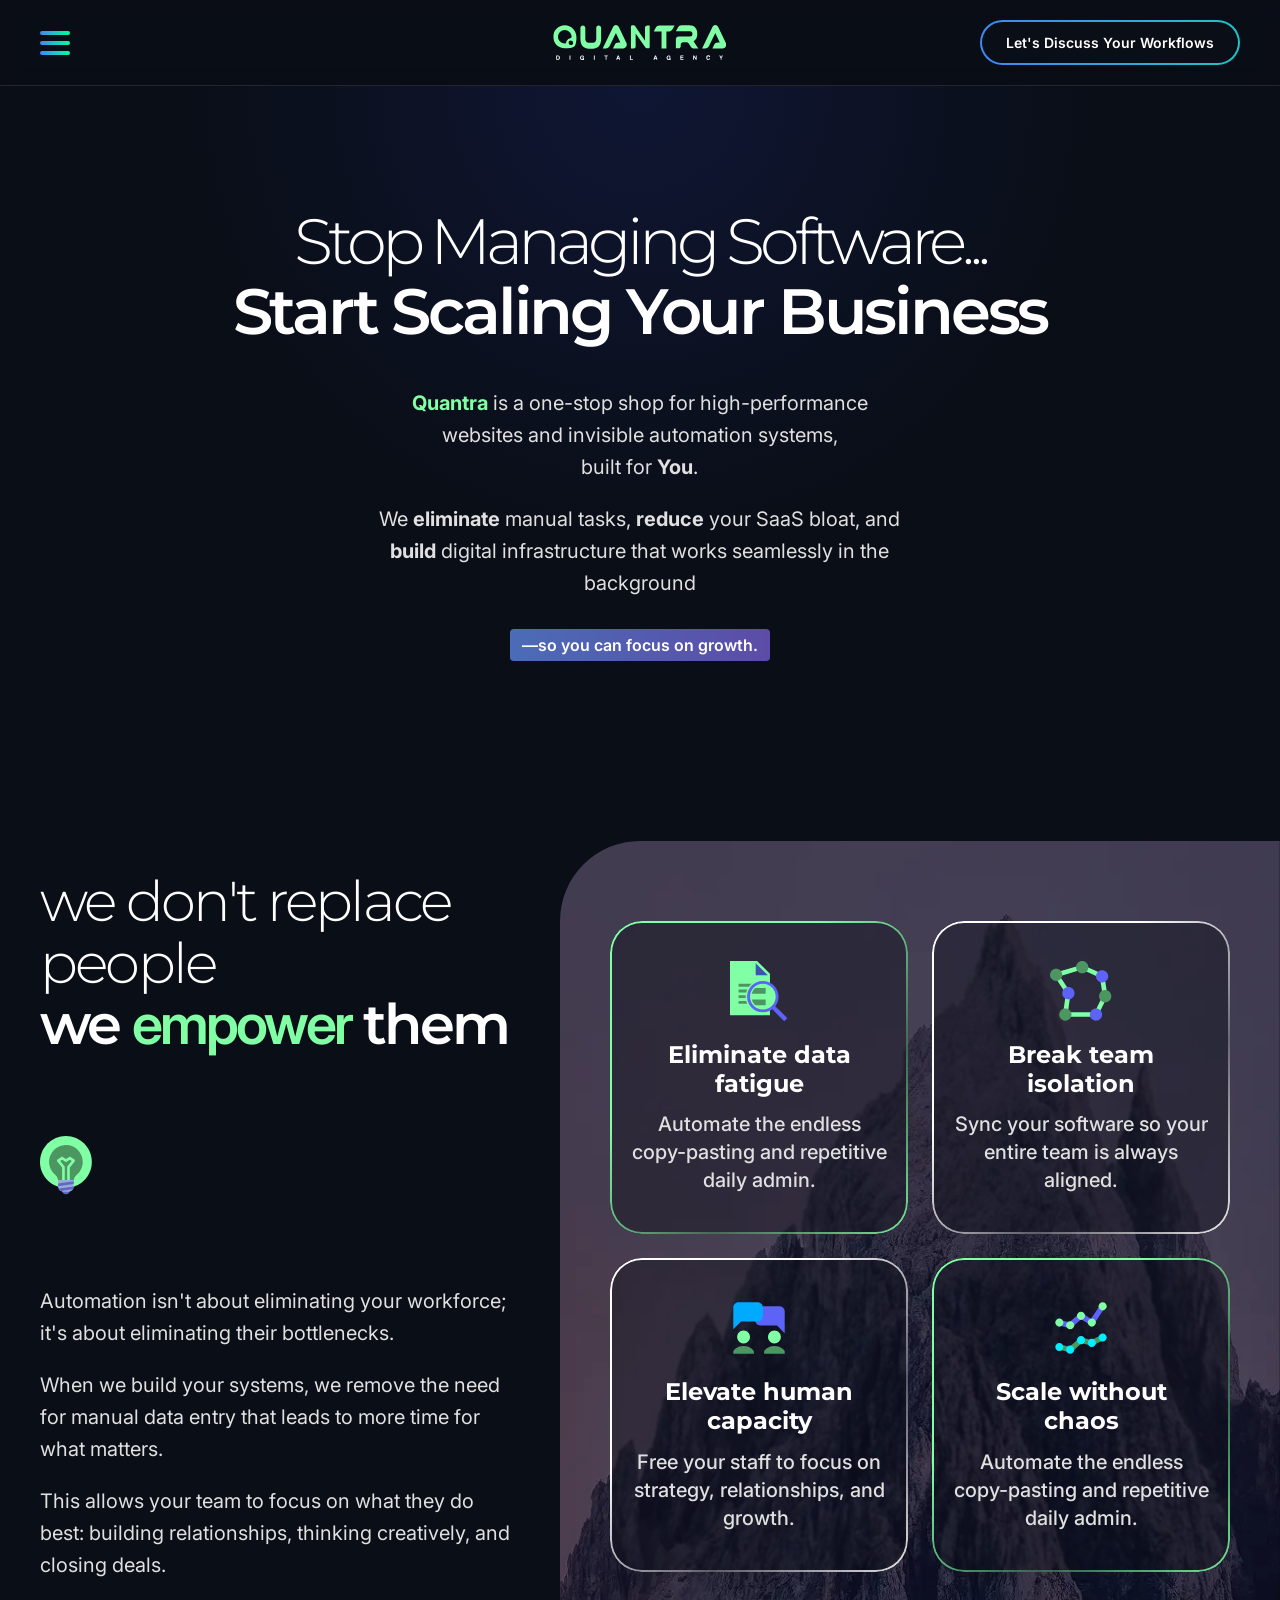
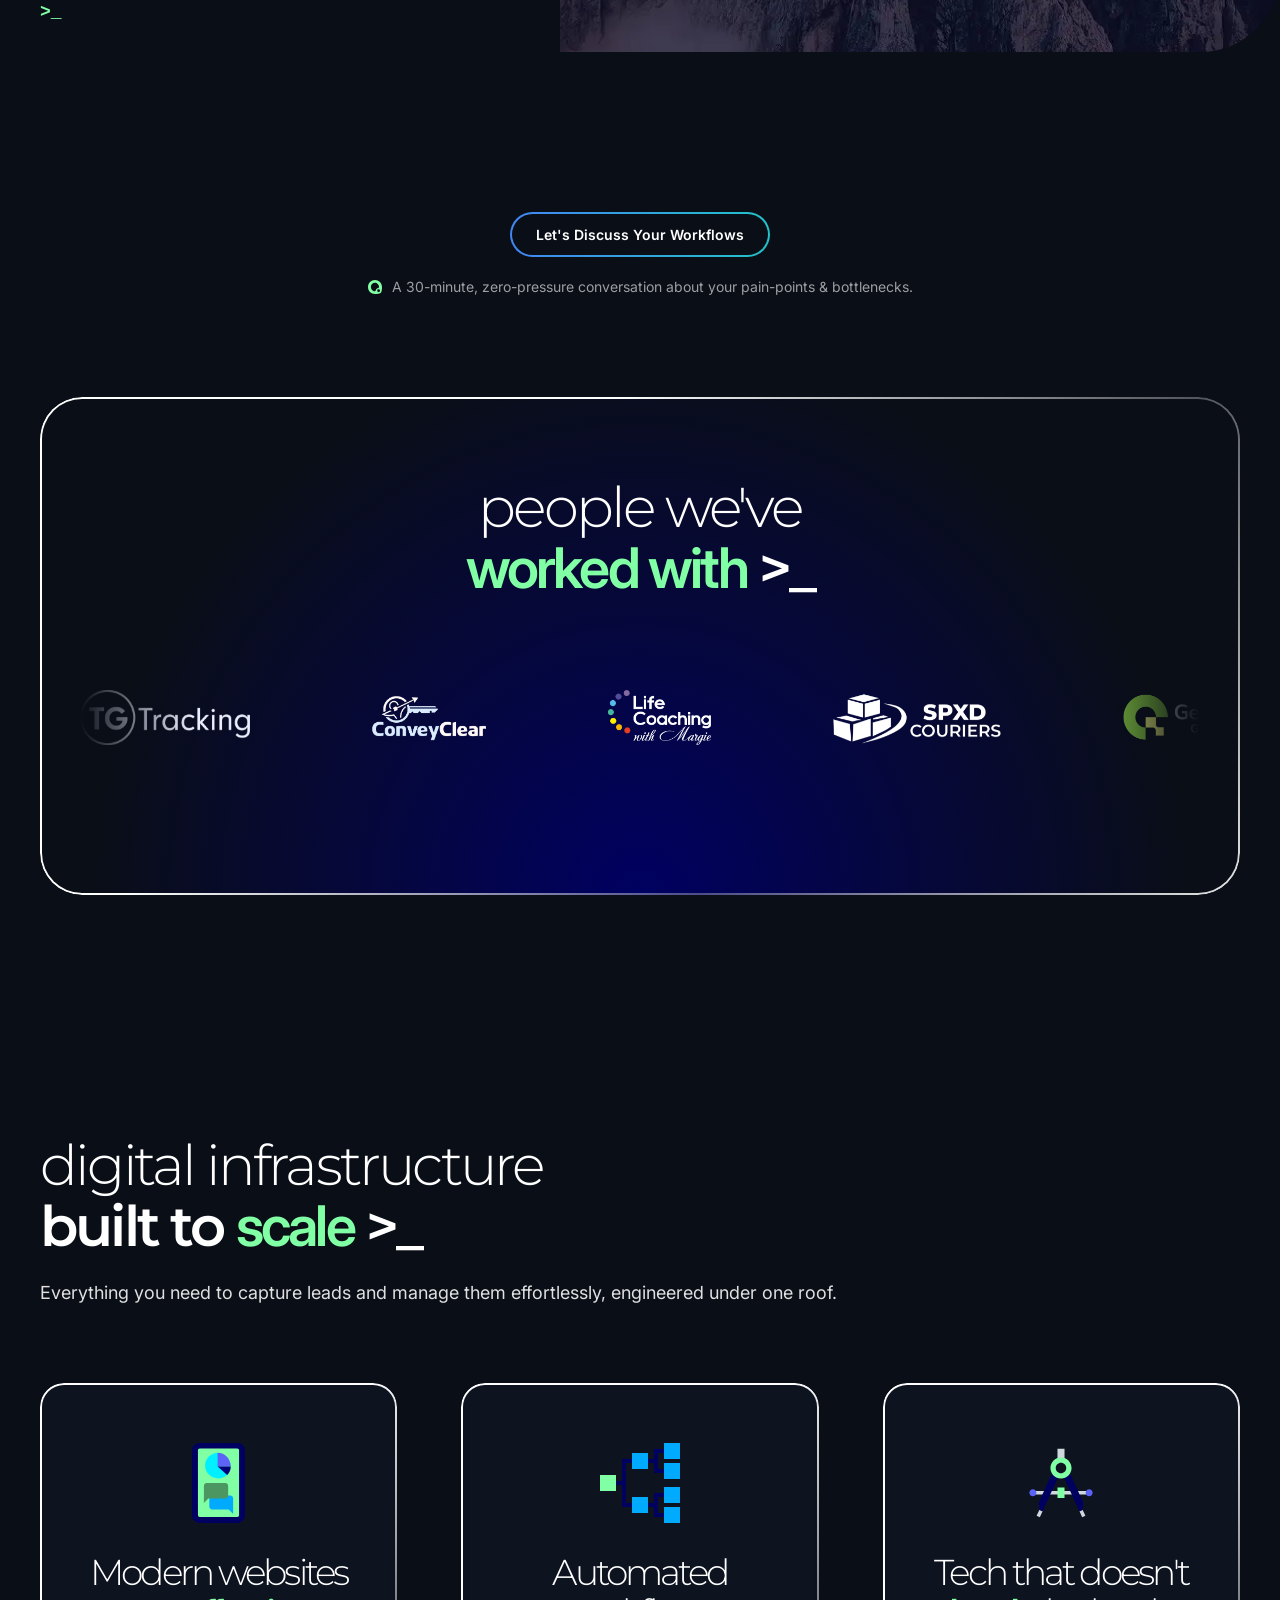
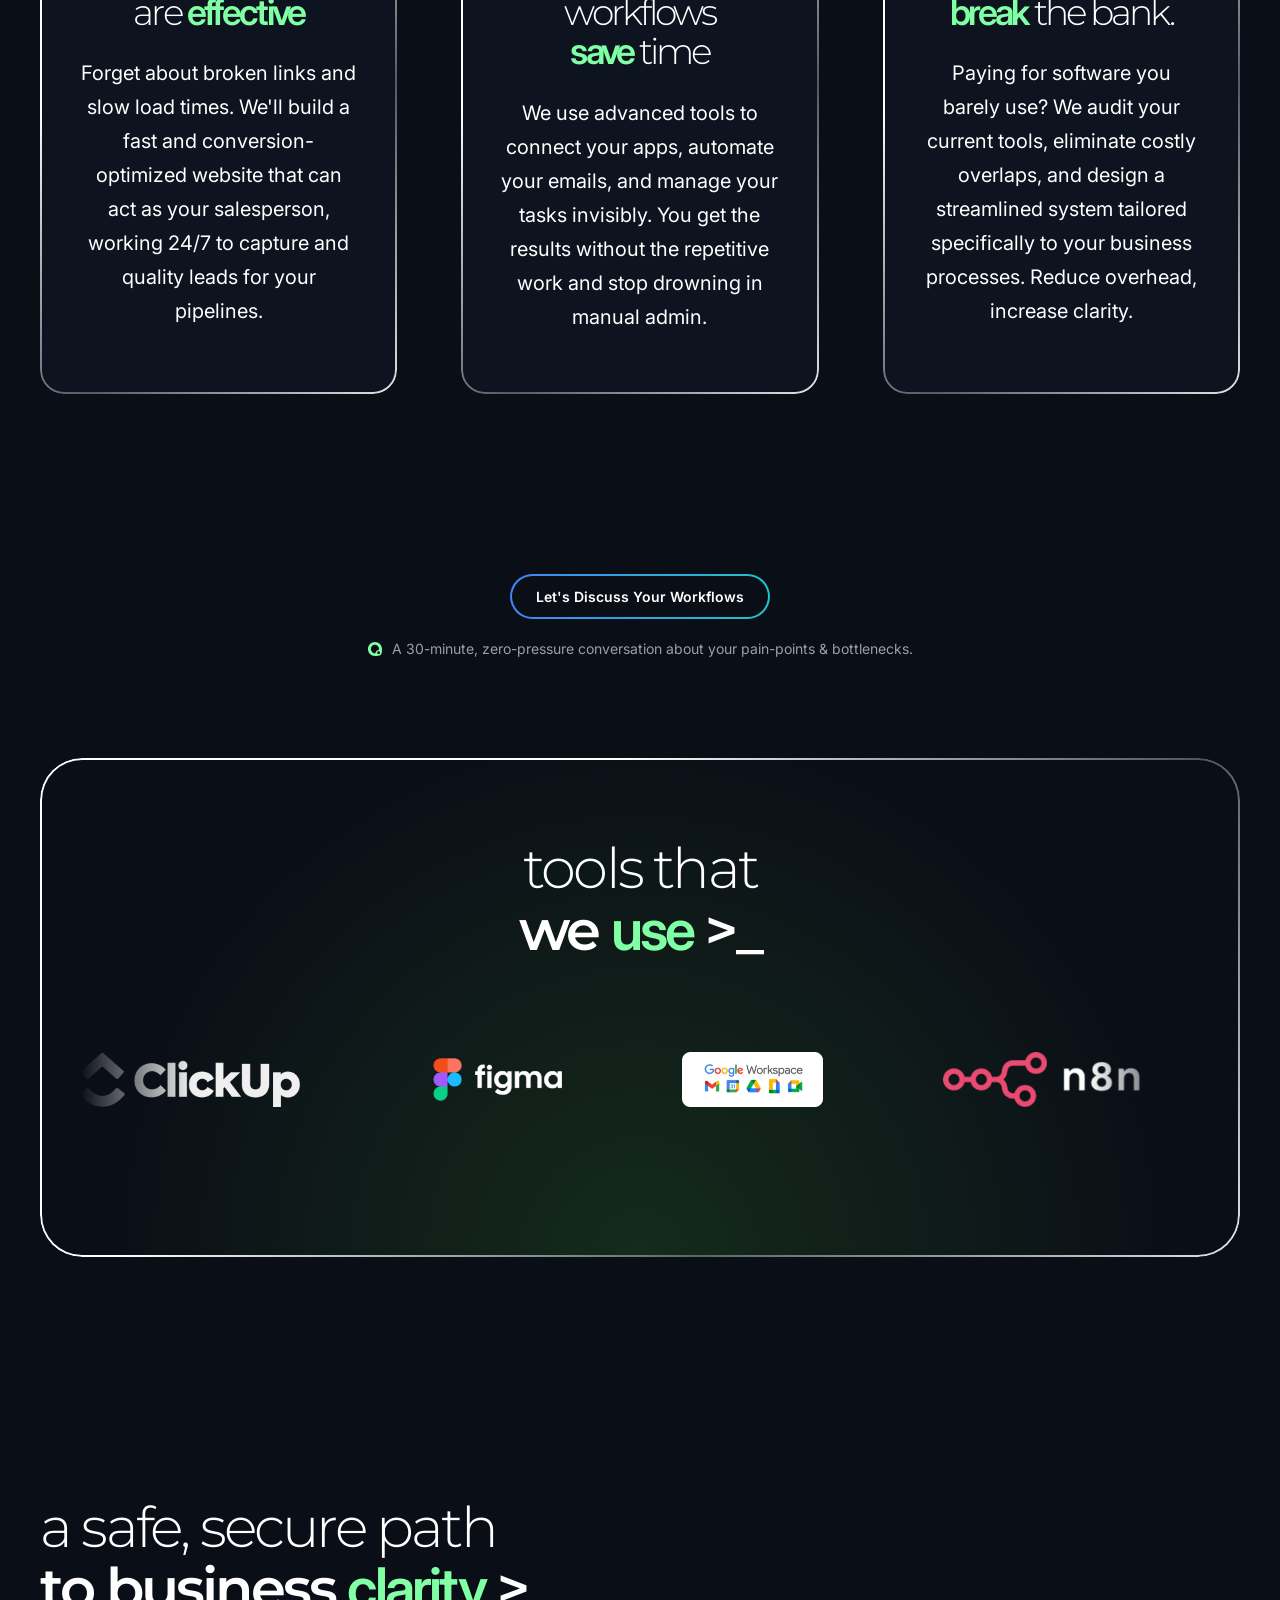
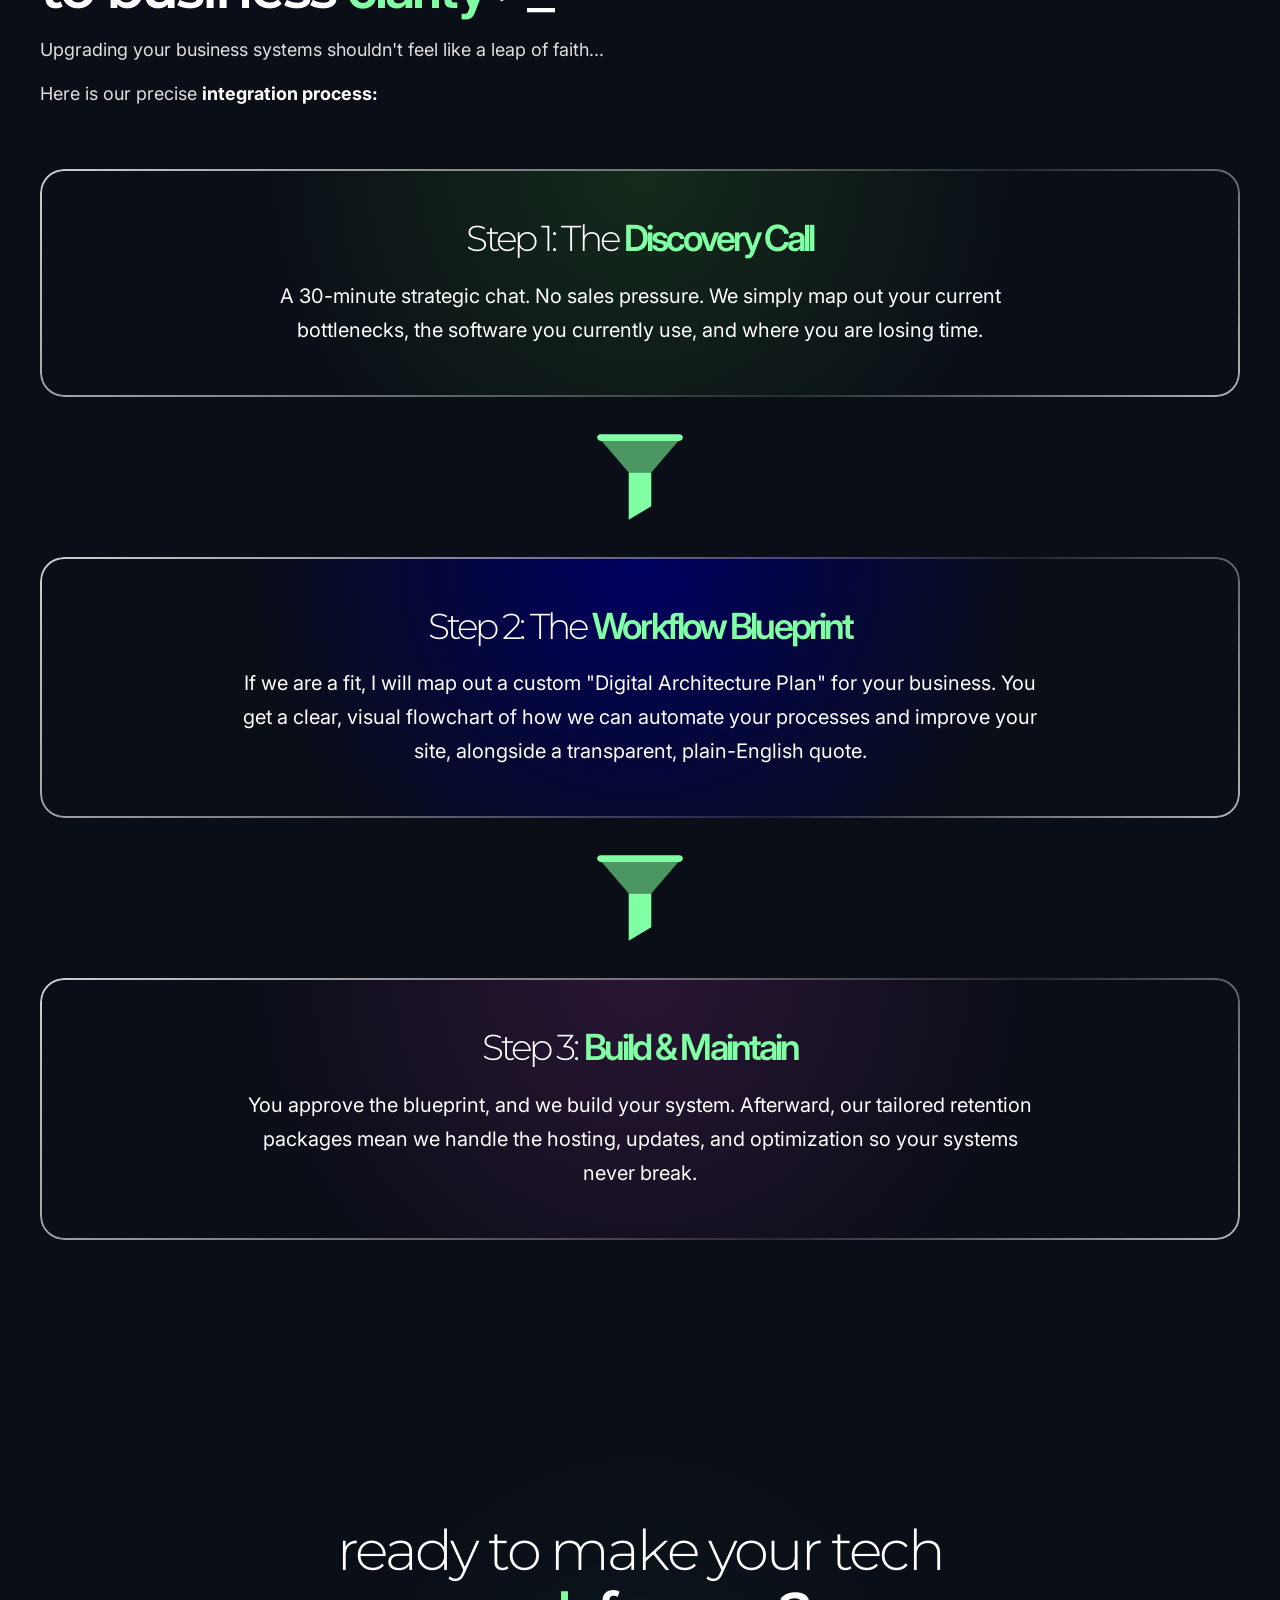
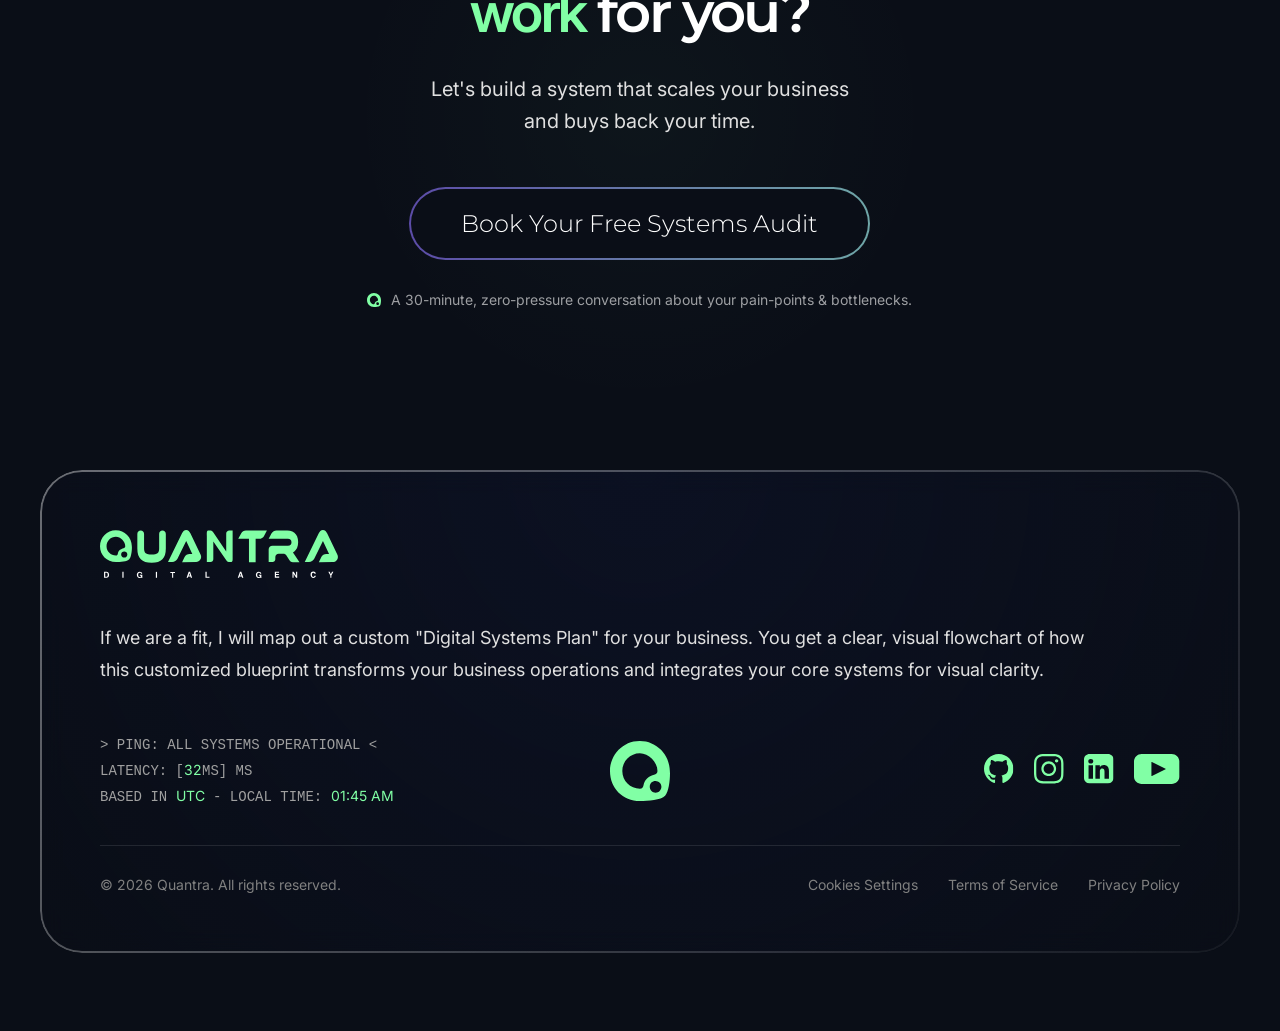
==== index.html @ 168f441c "Restructure codebase, fix bugs, add web-dev page" ====
<!DOCTYPE html>
<html lang="en">
<head>
    <meta charset="UTF-8">
    <meta name="viewport" content="width=device-width, initial-scale=1.0">
    <link rel="icon" type="image/svg+xml" href="/assets/brand/icon-logo.svg">
    <title>Quantra Digital Agency</title>
    <link rel="preconnect" href="https://fonts.googleapis.com">
    <link rel="preconnect" href="https://fonts.gstatic.com" crossorigin>
    <link href="https://fonts.googleapis.com/css2?family=Inter:wght@400;500;600&family=Montserrat:wght@300;600;700&display=swap" rel="stylesheet">
    <link rel="stylesheet" href="/css/styles.css">
</head>
<body>

    <nav class="navbar">
        <div class="hamburger">
            <span></span>
            <span></span>
            <span></span>
        </div>
        <div class="logo">
            <img src="/assets/brand/QuantraDigital_Logo_Full.svg" alt="Quantra Logo" class="logo-img">
        </div>
        <a href="/contact?from=home" class="nav-btn">Let's Discuss Your Workflows</a>
    </nav>

    <div class="side-menu-overlay"></div>
    <div class="side-menu">
        <div class="side-menu-header">
            <span class="terminal-title">root@quantra:~#</span>
            <button class="close-menu-btn">&times;</button>
        </div>
        <div class="side-menu-links">
            <a href="/" class="terminal-link active-link">
                <span class="prompt">&gt;_</span> <span class="link-text">Home</span>
            </a>
            <a href="/web-dev" class="terminal-link">
                <span class="prompt">&gt;_</span> <span class="link-text">Web Development</span>
            </a>
            <div class="terminal-link disabled">
                <span class="prompt">&gt;_</span> <span class="link-text">Automation<span class="blink">_</span></span>
            </div>
            <a href="/contact?from=menu" class="terminal-link">
                <span class="prompt">&gt;_</span> <span class="link-text">Book a Call</span>
            </a>
        </div>
    </div>

    <header class="hero-section">
        <div class="hero-content">
            <h1 class="hero-title-light">Stop Managing Software...</h1>
            <h2 class="hero-title-bold">Start Scaling Your Business</h2>
            <p class="hero-subtitle">
                <strong class="brand-green">Quantra</strong> is a one-stop shop for high-performance<br>
                websites and invisible automation systems,<br>
                built for <strong>You</strong>.
            </p>
            <p class="hero-description">We <strong>eliminate</strong> manual tasks, <strong>reduce</strong> your SaaS bloat, and<br><strong>build</strong> digital infrastructure that works seamlessly in the<br>background</p>
            <span class="hero-highlight">—so you can focus on growth.</span>
        </div>
    </header>

    <section class="empower-section">
        <div class="empower-content">
            <div class="empower-left">
                <h2 class="empower-light">we don't replace people</h2>
                <h2 class="empower-bold">we <span class="brand-green">empower</span> them</h2>
                <div class="empower-icon">
                    <img src="/assets/icons/icon-lightbulb.svg" alt="Lightbulb" class="lightbulb-img">
                </div>
                <div class="empower-text">
                    <p>Automation isn't about eliminating your workforce; it's about eliminating their bottlenecks.</p>
                    <p>When we build your systems, we remove the need for manual data entry that leads to more time for what matters.</p>
                    <p>This allows your team to focus on what they do best: building relationships, thinking creatively, and closing deals.</p>
                    <span class="terminal-prompt">&gt;_</span>
                </div>
            </div>
            <div class="empower-right">
                <div class="cards-grid">
                    <div class="feature-card border-green" data-modal="fatigue">
                        <img src="/assets/icons/icon-fatigue.svg" alt="Data Fatigue" class="feature-svg">
                        <h4>Eliminate data<br>fatigue</h4>
                        <p>Automate the endless copy-pasting and repetitive daily admin.</p>
                    </div>
                    <div class="feature-card border-white" data-modal="isolation">
                        <img src="/assets/icons/icon-isolation.svg" alt="Team Isolation" class="feature-svg">
                        <h4>Break team<br>isolation</h4>
                        <p>Sync your software so your entire team is always aligned.</p>
                    </div>
                    <div class="feature-card border-white" data-modal="capacity">
                        <img src="/assets/icons/icon-capacity.svg" alt="Human Capacity" class="feature-svg">
                        <h4>Elevate human<br>capacity</h4>
                        <p>Free your staff to focus on strategy, relationships, and growth.</p>
                    </div>
                    <div class="feature-card border-green" data-modal="chaos">
                        <img src="/assets/icons/icon-chaos.svg" alt="Scale Chaos" class="feature-svg">
                        <h4>Scale without<br>chaos</h4>
                        <p>Automate the endless copy-pasting and repetitive daily admin.</p>
                    </div>
                </div>
            </div>
        </div>
    </section>

    <section class="cta-section">
        <a href="/contact?from=home" class="nav-btn">Let's Discuss Your Workflows</a>
        <div class="cta-note">
            <img src="/assets/brand/icon-logo.svg" alt="Quantra Icon" class="cta-icon">
            <span class="cta-note-text">A 30-minute, zero-pressure conversation about your pain-points &amp; bottlenecks.</span>
        </div>
    </section>

    <section class="slider-section">
        <div class="slider-card">
            <div class="slider-title">
                <h2 class="empower-light">people we've</h2>
                <h2 class="empower-bold"><span class="brand-green">worked with</span> >_</h2>
            </div>
            <div class="slider-container">
                <div class="logo-track">
                    <img src="/assets/logos/tgtrack-logo.webp" alt="TG Tracking" class="client-logo clickable-logo" data-modal="tgtrack">
                    <img src="/assets/logos/conveyclear-logo.webp" alt="ConveyClear" class="client-logo clickable-logo" data-modal="conveyclear">
                    <img src="/assets/logos/margie-logo.webp" alt="Margie" class="client-logo clickable-logo" data-modal="margie">
                    <img src="/assets/logos/spxd-logo.webp" alt="SPXD" class="client-logo clickable-logo" data-modal="spxd">
                    <img src="/assets/logos/gekko-logo.webp" alt="Gekko" class="client-logo clickable-logo" data-modal="gekko">
                    <!-- Duplicate set for infinite scroll -->
                    <img src="/assets/logos/tgtrack-logo.webp" alt="TG Tracking" class="client-logo clickable-logo" data-modal="tgtrack">
                    <img src="/assets/logos/conveyclear-logo.webp" alt="ConveyClear" class="client-logo clickable-logo" data-modal="conveyclear">
                    <img src="/assets/logos/margie-logo.webp" alt="Margie" class="client-logo clickable-logo" data-modal="margie">
                    <img src="/assets/logos/spxd-logo.webp" alt="SPXD" class="client-logo clickable-logo" data-modal="spxd">
                    <img src="/assets/logos/gekko-logo.webp" alt="Gekko" class="client-logo clickable-logo" data-modal="gekko">
                </div>
            </div>
        </div>
    </section>

    <section class="infra-section">
        <div class="infra-container">
            <div class="infra-header">
                <h2 class="empower-light">digital infrastructure</h2>
                <h2 class="empower-bold">built to <span class="brand-green">scale</span> >_</h2>
                <p class="infra-subtitle">Everything you need to capture leads and manage them effortlessly, engineered under one roof.</p>
            </div>
            <div class="infra-grid">
                <div class="infra-card" data-modal="websites">
                    <img src="/assets/icons/icon-phone.svg" alt="Modern Websites" class="infra-icon">
                    <h4 class="infra-card-title">Modern websites<br>are <span class="brand-green bold-text">effective</span></h4>
                    <p class="infra-card-text">Forget about broken links and slow load times. We'll build a fast and conversion-optimized website that can act as your salesperson, working 24/7 to capture and quality leads for your pipelines.</p>
                </div>
                <div class="infra-card" data-modal="workflows">
                    <img src="/assets/icons/icon-nodes.svg" alt="Automated Workflows" class="infra-icon">
                    <h4 class="infra-card-title">Automated workflows<br><span class="brand-green bold-text">save</span> time</h4>
                    <p class="infra-card-text">We use advanced tools to connect your apps, automate your emails, and manage your tasks invisibly. You get the results without the repetitive work and stop drowning in manual admin.</p>
                </div>
                <div class="infra-card" data-modal="tech">
                    <img src="/assets/icons/icon-compass.svg" alt="Tech" class="infra-icon">
                    <h4 class="infra-card-title">Tech that doesn't<br><span class="brand-green bold-text">break</span> the bank.</h4>
                    <p class="infra-card-text">Paying for software you barely use? We audit your current tools, eliminate costly overlaps, and design a streamlined system tailored specifically to your business processes. Reduce overhead, increase clarity.</p>
                </div>
            </div>
        </div>
    </section>

    <section class="cta-section">
        <a href="/contact?from=home-mid" class="nav-btn">Let's Discuss Your Workflows</a>
        <div class="cta-note">
            <img src="/assets/brand/icon-logo.svg" alt="Quantra Icon" class="cta-icon">
            <span class="cta-note-text">A 30-minute, zero-pressure conversation about your pain-points &amp; bottlenecks.</span>
        </div>
    </section>

    <section class="slider-section">
        <div class="slider-card tools-card">
            <div class="slider-title">
                <h2 class="empower-light">tools that</h2>
                <h2 class="empower-bold">we <span class="brand-green">use</span> >_</h2>
            </div>
            <div class="slider-container">
                <div class="logo-track">
                    <img src="/assets/logos/clickup-logo.webp" alt="ClickUp" class="client-logo clickable-logo" data-modal="clickup">
                    <img src="/assets/logos/figma-logo.webp" alt="Figma" class="client-logo clickable-logo" data-modal="figma">
                    <img src="/assets/logos/gws-logo.webp" alt="Google Workspace" class="client-logo clickable-logo" data-modal="gws">
                    <img src="/assets/logos/n8n-logo.webp" alt="n8n" class="client-logo clickable-logo" data-modal="n8n">
                    <img src="/assets/logos/pipedrive-logo.webp" alt="Pipedrive" class="client-logo clickable-logo" data-modal="pipedrive">
                    <img src="/assets/logos/shopify-logo.webp" alt="Shopify" class="client-logo clickable-logo" data-modal="shopify">
                    <img src="/assets/logos/wp-logo.webp" alt="WordPress" class="client-logo clickable-logo" data-modal="wp">
                    <!-- Duplicate set for infinite scroll -->
                    <img src="/assets/logos/clickup-logo.webp" alt="ClickUp" class="client-logo clickable-logo" data-modal="clickup">
                    <img src="/assets/logos/figma-logo.webp" alt="Figma" class="client-logo clickable-logo" data-modal="figma">
                    <img src="/assets/logos/gws-logo.webp" alt="Google Workspace" class="client-logo clickable-logo" data-modal="gws">
                    <img src="/assets/logos/n8n-logo.webp" alt="n8n" class="client-logo clickable-logo" data-modal="n8n">
                    <img src="/assets/logos/pipedrive-logo.webp" alt="Pipedrive" class="client-logo clickable-logo" data-modal="pipedrive">
                    <img src="/assets/logos/shopify-logo.webp" alt="Shopify" class="client-logo clickable-logo" data-modal="shopify">
                    <img src="/assets/logos/wp-logo.webp" alt="WordPress" class="client-logo clickable-logo" data-modal="wp">
                </div>
            </div>
        </div>
    </section>

    <section class="process-section">
        <div class="process-container">
            <div class="process-header">
                <h2 class="empower-light">a safe, secure path</h2>
                <h2 class="empower-bold">to business <span class="brand-green">clarity</span> >_</h2>
                <p class="process-subtitle">Upgrading your business systems shouldn't feel like a leap of faith...</p>
                <p class="process-subtitle">Here is our precise <strong>integration process:</strong></p>
            </div>
            <div class="process-flow">
                <div class="process-card card-green process-step-card" data-step="discovery">
                    <h4 class="process-card-title">Step 1: The <span class="brand-green bold-text">Discovery Call</span></h4>
                    <p class="process-card-text">A 30-minute strategic chat. No sales pressure. We simply map out your current bottlenecks, the software you currently use, and where you are losing time.</p>
                </div>
                <img src="/assets/icons/icon-funnel.svg" alt="Next Step" class="process-separator">
                <div class="process-card card-blue process-step-card" data-step="blueprint">
                    <h4 class="process-card-title">Step 2: The <span class="brand-green bold-text">Workflow Blueprint</span></h4>
                    <p class="process-card-text">If we are a fit, I will map out a custom "Digital Architecture Plan" for your business. You get a clear, visual flowchart of how we can automate your processes and improve your site, alongside a transparent, plain-English quote.</p>
                </div>
                <img src="/assets/icons/icon-funnel.svg" alt="Next Step" class="process-separator">
                <div class="process-card card-purple process-step-card" data-step="build">
                    <h4 class="process-card-title">Step 3: <span class="brand-green bold-text">Build &amp; Maintain</span></h4>
                    <p class="process-card-text">You approve the blueprint, and we build your system. Afterward, our tailored retention packages mean we handle the hosting, updates, and optimization so your systems never break.</p>
                </div>
            </div>
        </div>
    </section>

    <section class="final-cta-section">
        <div class="final-cta-container">
            <div class="final-cta-header">
                <h2 class="empower-light">ready to make your tech</h2>
                <h2 class="empower-bold"><span class="brand-green">work</span> for you?</h2>
                <p class="final-cta-subtitle">Let's build a system that scales your business<br>and buys back your time.</p>
            </div>
            <a href="/contact?from=home-final" class="large-cta-btn">Book Your Free Systems Audit</a>
            <div class="cta-note">
                <img src="/assets/brand/icon-logo.svg" alt="Quantra Icon" class="cta-icon">
                <span class="cta-note-text">A 30-minute, zero-pressure conversation about your pain-points &amp; bottlenecks.</span>
            </div>
        </div>
    </section>

    <footer class="footer-section">
        <div class="footer-card">
            <img src="/assets/brand/QuantraDigital_Logo_Full.svg" alt="Quantra Logo" class="footer-logo">
            <p class="footer-bio">If we are a fit, I will map out a custom "Digital Systems Plan" for your business. You get a clear, visual flowchart of how this customized blueprint transforms your business operations and integrates your core systems for visual clarity.</p>
            <div class="footer-middle">
                <div class="footer-terminal">
                    <p>&gt; PING: ALL SYSTEMS OPERATIONAL &lt;</p>
                    <p>LATENCY: [<span id="live-latency" class="brand-green">23</span>ms] MS</p>
                    <p>BASED IN <span id="live-location" class="brand-green">LOADING...</span> - Local Time: <span id="live-time" class="brand-green">00:00</span></p>
                </div>
                <div class="footer-centerpiece">
                    <img src="/assets/brand/icon-logo.svg" alt="Spinning Logo" class="spin-logo">
                </div>
                <div class="footer-socials">
                    <a href="https://github.com/Zewn-ops" target="_blank" class="social-icon">
                        <img src="/assets/social/icon-github.svg" alt="GitHub">
                    </a>
                    <a href="https://www.instagram.com/quantra.digital/" target="_blank" class="social-icon">
                        <img src="/assets/social/icon-instagram.svg" alt="Instagram">
                    </a>
                    <a href="https://www.linkedin.com/company/quantratech-digital-agency" target="_blank" class="social-icon">
                        <img src="/assets/social/icon-linkedin.svg" alt="LinkedIn">
                    </a>
                    <a href="https://www.youtube.com/@QuantraDigital" target="_blank" class="social-icon">
                        <img src="/assets/social/icon-youtube.svg" alt="YouTube">
                    </a>
                </div>
            </div>
            <div class="footer-divider"></div>
            <div class="footer-bottom">
                <p>&copy; 2026 Quantra. All rights reserved.</p>
                <div class="footer-links">
                    <a href="/cookies">Cookies Settings</a>
                    <a href="/terms">Terms of Service</a>
                    <a href="/privacy">Privacy Policy</a>
                </div>
            </div>
        </div>
    </footer>

    <div class="glass-modal-overlay" id="feature-modal">
        <div class="glass-modal-card">
            <div class="modal-header">
                <span class="terminal-title">root@quantra</span>
                <button class="close-modal-btn" id="close-feature-modal">&times;</button>
            </div>
            <div class="modal-body">
                <img src="" alt="Feature Icon" id="modal-icon" class="modal-feature-icon">
                <span class="modal-terminal-prompt" id="modal-term-text"></span>
                <p id="modal-paragraph-text"></p>
            </div>
        </div>
    </div>

    <div class="glass-modal-overlay" id="process-modal">
        <div class="glass-modal-card">
            <div class="modal-header">
                <span class="terminal-title">root@quantra</span>
                <button class="close-modal-btn" id="close-process-modal">&times;</button>
            </div>
            <div class="modal-body">
                <span class="modal-terminal-prompt" id="process-term-text"></span>
                <p id="process-paragraph-text"></p>
            </div>
        </div>
    </div>

    <script src="/js/main.js"></script>
</body>
</html>
---- css/styles.css ----
/* --- 0. CSS CUSTOM PROPERTIES --- */
:root {
    --brand-green: #81FFA5;
    --bg-dark: #0A0E17;
    --text-light: #e0e0e0;
    --border-subtle: rgba(255, 255, 255, 0.1);
}

/* --- 1. GLOBAL RESET & TYPOGRAPHY --- */
* {
    margin: 0;
    padding: 0;
    box-sizing: border-box;
    font-family: 'Inter', sans-serif;
}

body {
    background-color: var(--bg-dark);
    color: white;
}

/* --- 2. NAVIGATION BAR --- */
.navbar {
    display: flex;
    justify-content: space-between;
    align-items: center;
    padding: 20px 40px;
    border-bottom: 1px solid var(--border-subtle);
    position: sticky;
    top: 0;
    z-index: 100;
    background-color: rgba(10, 14, 23, 0.85);
    backdrop-filter: blur(10px);
    -webkit-backdrop-filter: blur(10px);
}

/* --- 3. HAMBURGER MENU --- */
.hamburger {
    display: flex;
    flex-direction: column;
    gap: 6px;
    cursor: pointer;
    position: relative;
    z-index: 100;
}

.hamburger span {
    width: 30px;
    height: 4px;
    border-radius: 2px;
    background: linear-gradient(90deg, #4286f4, #00ff9d);
}

/* --- 4. LOGO --- */
.logo {
    position: absolute;
    left: 50%;
    transform: translateX(-50%);
}

.logo-img {
    height: 35px;
    width: auto;
    max-width: 250px;
    display: block;
}

/* --- 5. NAV BUTTONS --- */
.nav-btn {
    -webkit-appearance: none;
    appearance: none;
    display: inline-block;
    text-align: center;
    text-decoration: none;

    background-color: transparent;
    color: white !important; /* needed to override browser link/button colour defaults */
    padding: 12px 24px;
    font-size: 14px;
    border-radius: 30px;
    cursor: pointer;
    font-weight: 600;

    border: 2px solid transparent;
    background-image:
        linear-gradient(var(--bg-dark), var(--bg-dark)),
        linear-gradient(to right, #4286f4, #00ff9d);
    background-origin: border-box;
    -webkit-background-clip: padding-box, border-box;
    background-clip: padding-box, border-box;
}

/* Back button — same pill shape, slightly muted */
.nav-back-btn {
    opacity: 0.75;
    font-size: 13px;
}
.nav-back-btn:hover {
    opacity: 1;
}

/* --- 6. HERO SECTION --- */
.hero-section {
    display: flex;
    justify-content: center;
    padding: 120px 20px 80px 20px;
    text-align: center;
    background: radial-gradient(circle at top, rgba(20, 30, 80, 0.5) 0%, transparent 50%);
}

.hero-content {
    max-width: 1000px;
    display: flex;
    flex-direction: column;
    align-items: center;
}

.hero-title-light {
    font-family: 'Montserrat', sans-serif;
    font-size: 64px;
    font-weight: 300;
    letter-spacing: -0.08em;
    line-height: 1.1;
}

.hero-title-bold {
    font-family: 'Montserrat', sans-serif;
    font-size: 64px;
    font-weight: 600;
    letter-spacing: -0.05em;
    line-height: 1.1;
    margin-bottom: 40px;
}

.hero-subtitle, .hero-description {
    font-family: 'Inter', sans-serif;
    font-size: 20px;
    color: var(--text-light);
    line-height: 1.6;
    margin-bottom: 20px;
}

/* --- 7. BRAND COLOURS --- */
.brand-green {
    color: var(--brand-green);
}

.hero-highlight {
    display: inline-block;
    background: linear-gradient(90deg, #4b6cb7, #5c4ca8);
    color: white;
    padding: 6px 12px;
    border-radius: 4px;
    font-weight: 600;
    font-size: 16px;
    margin-top: 10px;
}

/* --- 8. EMPOWER SECTION --- */
.empower-section {
    padding: 100px 40px;
    display: flex;
    justify-content: center;
}

.empower-content {
    display: flex;
    max-width: 1400px;
    width: 100%;
    gap: 40px;
    align-items: center;
}

.empower-left {
    flex: 0 0 40%;
    max-width: 40%;
    display: flex;
    flex-direction: column;
    justify-content: center;
}

.empower-light {
    font-family: 'Montserrat', sans-serif;
    font-size: 56px;
    font-weight: 300;
    letter-spacing: -0.05em;
    line-height: 1.1;
}

.empower-bold {
    font-family: 'Montserrat', sans-serif;
    font-size: 56px;
    font-weight: 600;
    letter-spacing: -0.05em;
    line-height: 1.1;
}

.empower-icon {
    font-size: 40px;
    margin: 80px 0;
}

.empower-text p {
    font-family: 'Inter', sans-serif;
    font-size: 20px;
    color: var(--text-light);
    line-height: 1.6;
    margin-bottom: 20px;
}

.terminal-prompt {
    color: var(--brand-green);
    font-weight: bold;
    font-family: monospace;
    font-size: 18px;
}

.empower-right {
    flex: 0 0 60%;
    max-width: 60%;
    padding: 80px 50px;
    border-radius: 80px 0px 80px 0px;
    overflow: visible;

    background-image: url('/assets/logos/bg-mountain.webp');
    background-size: cover;
    background-position: center;
    background-repeat: no-repeat;
}

.cards-grid {
    display: grid;
    grid-template-columns: 1fr 1fr;
    gap: 24px;
    width: 100%;
}

/* --- 9. FEATURE CARDS (Apple glass) --- */
.feature-card {
    padding: 40px 20px;
    display: flex;
    flex-direction: column;
    align-items: center;
    justify-content: center;
    border-radius: 32px;
    text-align: center;
    position: relative;
    z-index: 1;
    cursor: pointer;

    background: rgba(10, 14, 23, 0.4);
    backdrop-filter: blur(1px);
    -webkit-backdrop-filter: blur(1px);

    transition: transform 0.5s cubic-bezier(0.25, 1, 0.5, 1), box-shadow 0.5s cubic-bezier(0.25, 1, 0.5, 1);
}

.feature-card:hover {
    transform: translateY(-8px);
    box-shadow: 0 20px 40px rgba(0, 0, 0, 0.5), 0 0 20px rgba(129, 255, 165, 0.05);
}

/* Border base */
.feature-card::before {
    content: "";
    position: absolute;
    inset: 0;
    border-radius: 32px;
    padding: 2px;
    -webkit-mask:
        linear-gradient(#fff 0 0) content-box,
        linear-gradient(#fff 0 0);
    -webkit-mask-composite: xor;
    mask-composite: exclude;
    z-index: -1;
}

/* Shimmer gradients */
.border-green::before {
    background: linear-gradient(135deg,
        rgba(129, 255, 165, 1) 0%,
        rgba(129, 255, 165, 1) 17%,
        rgba(129, 255, 165, 0.3) 34%,
        rgba(129, 255, 165, 1) 53%,
        rgba(129, 255, 165, 1) 75%,
        rgba(129, 255, 165, 0.3) 100%
    );
}

.border-white::before {
    background: linear-gradient(135deg,
        rgba(255, 255, 255, 1) 0%,
        rgba(255, 255, 255, 1) 17%,
        rgba(255, 255, 255, 0.3) 34%,
        rgba(255, 255, 255, 1) 53%,
        rgba(255, 255, 255, 1) 75%,
        rgba(255, 255, 255, 0.3) 100%
    );
}

.feature-svg {
    height: 60px;
    width: auto;
    margin-bottom: 20px;
    display: inline-block;
}

.feature-card h4 {
    font-family: 'Montserrat', sans-serif;
    font-size: 24px;
    font-weight: 700;
    margin-bottom: 12px;
    line-height: 1.2;
}

.feature-card p {
    font-size: 20px;
    font-weight: 500;
    color: var(--text-light);
    line-height: 1.4;
}

/* --- 10. CTA SECTION --- */
.cta-section {
    display: flex;
    flex-direction: column;
    align-items: center;
    justify-content: center;
    gap: 20px;
    padding: 60px 0;
    text-align: center;
}

.cta-note {
    display: flex;
    align-items: center;
    gap: 10px;
}

.cta-icon {
    width: 14px;
    height: 14px;
}

.cta-note-text {
    font-size: 14px;
    color: rgba(255, 255, 255, 0.6);
    margin: 0;
    line-height: 1.4;
    text-align: left;
}

/* --- 11. LOGO SLIDER SECTION --- */
.slider-section {
    display: flex;
    justify-content: center;
    padding: 40px 40px 120px;
}

.slider-card {
    max-width: 1400px;
    width: 100%;
    background: radial-gradient(circle at center bottom, #000061 0%, var(--bg-dark) 70%);
    border-radius: 42px;
    padding: 80px 40px 120px;
    text-align: center;
    position: relative;
    z-index: 1;
    transition: none;
}

.slider-card:hover {
    transform: none;
    box-shadow: none;
}

.slider-card::before {
    content: "";
    position: absolute;
    inset: 0;
    border-radius: 42px;
    padding: 2px;
    background: linear-gradient(135deg,
        rgba(255, 255, 255, 1) 0%,
        rgba(255, 255, 255, 1) 17%,
        rgba(255, 255, 255, 0.3) 34%,
        rgba(255, 255, 255, 1) 53%,
        rgba(255, 255, 255, 1) 75%,
        rgba(255, 255, 255, 0.3) 100%
    );
    -webkit-mask: linear-gradient(#fff 0 0) content-box, linear-gradient(#fff 0 0);
    -webkit-mask-composite: xor;
    mask-composite: exclude;
    z-index: -1;
}

.slider-title {
    margin-bottom: 60px;
}

.slider-container {
    width: 100%;
    overflow: hidden;
    padding: 30px 0;
    -webkit-mask-image: linear-gradient(to right, transparent, black 10%, black 90%, transparent);
    mask-image: linear-gradient(to right, transparent, black 10%, black 90%, transparent);
}

.logo-track {
    display: flex;
    align-items: center;
    gap: 120px;
    width: max-content;
    animation: scrollLogos 40s linear infinite;
}

.slider-container:hover .logo-track {
    animation-play-state: paused;
}

.clickable-logo {
    transition: transform 0.4s cubic-bezier(0.25, 1, 0.5, 1), filter 0.4s ease;
    cursor: pointer;
    will-change: transform;
    z-index: 1;
    position: relative;
}

.clickable-logo:hover {
    transform: translateY(-10px);
    filter: drop-shadow(0px 0px 15px rgba(129, 255, 165, 0.4));
    z-index: 10;
}

.client-logo {
    height: 55px;
    width: auto;
    object-fit: contain;
}

@keyframes scrollLogos {
    0%   { transform: translateX(0); }
    100% { transform: translateX(calc(-50% - 60px)); }
}

/* Pagination dots (unused but kept for potential future use) */
.slider-dots { display: flex; justify-content: center; gap: 12px; margin-top: 60px; }
.slider-dots .dot { width: 12px; height: 12px; border-radius: 50%; background-color: #3f36a6; }
.slider-dots .dot.active { background-color: var(--brand-green); }

/* --- 12. TOOLS TICKER (dark green variant) --- */
.tools-card {
    background: radial-gradient(circle at center bottom, #152B1B 0%, var(--bg-dark) 70%);
}

/* --- 13. INFRASTRUCTURE SECTION --- */
.infra-section {
    display: flex;
    justify-content: center;
    padding: 120px 40px;
}

.infra-container {
    max-width: 1400px;
    width: 100%;
}

.infra-header {
    margin-bottom: 80px;
    text-align: left;
}

.infra-subtitle {
    font-size: 18px;
    color: var(--text-light);
    margin-top: 24px;
    font-weight: 400;
}

.infra-grid {
    display: grid;
    grid-template-columns: repeat(3, 1fr);
    gap: 64px;
}

.infra-card {
    padding: 60px 40px;
    background: rgba(30, 41, 69, 0.2);
    border-radius: 24px;
    text-align: center;
    position: relative;
    z-index: 1;
    backdrop-filter: blur(2px);
    -webkit-backdrop-filter: blur(2px);
    display: flex;
    flex-direction: column;
    align-items: center;
    cursor: pointer;

    transition: transform 0.5s cubic-bezier(0.25, 1, 0.5, 1), box-shadow 0.5s cubic-bezier(0.25, 1, 0.5, 1);
}

.infra-card:hover {
    transform: translateY(-8px);
    box-shadow: 0 20px 40px rgba(0, 0, 0, 0.5), 0 0 20px rgba(129, 255, 165, 0.05);
}

.infra-card::before {
    content: "";
    position: absolute;
    inset: 0;
    border-radius: 24px;
    padding: 2px;
    background: linear-gradient(135deg,
        rgba(255, 255, 255, 1) 0%,
        rgba(255, 255, 255, 1) 17%,
        rgba(255, 255, 255, 0.3) 34%,
        rgba(255, 255, 255, 1) 53%,
        rgba(255, 255, 255, 1) 75%,
        rgba(255, 255, 255, 0.3) 100%
    );
    -webkit-mask: linear-gradient(#fff 0 0) content-box, linear-gradient(#fff 0 0);
    -webkit-mask-composite: xor;
    mask-composite: exclude;
    z-index: -1;
}

.infra-icon {
    height: 80px;
    width: auto;
    margin-bottom: 30px;
}

.infra-card-title {
    font-family: 'Montserrat', sans-serif;
    font-size: 36px;
    font-weight: 300;
    margin-bottom: 24px;
    letter-spacing: -0.08em;
    line-height: 1.1;
}

.bold-text {
    font-weight: 600;
}

.infra-card-text {
    font-size: 20px;
    color: #ffffff;
    line-height: 1.7;
    font-weight: 400;
}

/* --- 14. INTEGRATION PROCESS SECTION --- */
.process-section {
    display: flex;
    justify-content: center;
    padding: 120px 40px;
}

.process-container {
    max-width: 1400px;
    width: 100%;
}

.process-header {
    margin-bottom: 60px;
    text-align: left;
}

.process-subtitle {
    font-size: 18px;
    color: var(--text-light);
    margin-top: 16px;
    font-weight: 400;
    line-height: 1.6;
}

.process-subtitle strong {
    font-weight: 700;
    color: white;
}

.process-flow {
    display: flex;
    flex-direction: column;
    align-items: center;
}

.process-card {
    width: 100%;
    border-radius: 24px;
    padding: 50px 60px;
    text-align: center;
    position: relative;
    z-index: 1;
    backdrop-filter: blur(12px);
    -webkit-backdrop-filter: blur(12px);

    transition: transform 0.5s cubic-bezier(0.25, 1, 0.5, 1), box-shadow 0.5s cubic-bezier(0.25, 1, 0.5, 1);
}

.process-step-card {
    cursor: pointer;
}

.process-card:hover,
.process-step-card:hover {
    transform: translateY(-8px);
    box-shadow: 0 20px 40px rgba(0, 0, 0, 0.5), 0 0 20px rgba(129, 255, 165, 0.05);
}

/* Colour modifier classes */
.card-green  { background: radial-gradient(circle at center top, #152B1B 0%, var(--bg-dark) 60%); }
.card-blue   { background: radial-gradient(circle at center top, #000061 0%, var(--bg-dark) 60%); }
.card-purple { background: radial-gradient(circle at center top, #2A1635 0%, var(--bg-dark) 60%); }

.process-card::before {
    content: "";
    position: absolute;
    inset: 0;
    border-radius: 24px;
    padding: 2px;
    background: linear-gradient(135deg,
        rgba(255, 255, 255, 0.8) 0%,
        rgba(255, 255, 255, 0.1) 34%,
        rgba(255, 255, 255, 0.8) 53%,
        rgba(255, 255, 255, 0.1) 100%
    );
    -webkit-mask: linear-gradient(#fff 0 0) content-box, linear-gradient(#fff 0 0);
    -webkit-mask-composite: xor;
    mask-composite: exclude;
    z-index: -1;
}

.process-card-title {
    font-family: 'Montserrat', sans-serif;
    font-size: 36px;
    font-weight: 300;
    letter-spacing: -0.08em;
    line-height: 1.1;
    margin-bottom: 20px;
}

.process-card-text {
    font-size: 20px;
    color: #ffffff;
    line-height: 1.7;
    font-weight: 400;
    max-width: 800px;
    margin: 0 auto;
}

.process-separator {
    height: 100px;
    width: auto;
    margin: 30px 0;
}

/* --- 15. FINAL CTA SECTION --- */
.final-cta-section {
    display: flex;
    justify-content: center;
    padding: 160px 20px;
    text-align: center;
    background: radial-gradient(circle at center, rgba(129, 255, 165, 0.03) 0%, transparent 40%);
}

.final-cta-container {
    display: flex;
    flex-direction: column;
    align-items: center;
    max-width: 800px;
}

.final-cta-header {
    margin-bottom: 50px;
}

.final-cta-subtitle {
    font-size: 20px;
    color: var(--text-light);
    margin-top: 30px;
    line-height: 1.6;
}

.large-cta-btn {
    display: inline-block;
    text-decoration: none;
    background-color: transparent;
    color: white;
    padding: 20px 50px;
    font-family: 'Montserrat', sans-serif;
    font-size: 24px;
    font-weight: 300;
    border-radius: 40px;
    cursor: pointer;
    margin-bottom: 30px;
    border: 2px solid transparent;
    background-image:
        linear-gradient(var(--bg-dark), var(--bg-dark)),
        linear-gradient(to right, #5c4ca8, var(--brand-green));
    background-origin: border-box;
    background-clip: padding-box, border-box;

    transition: transform 0.3s cubic-bezier(0.25, 1, 0.5, 1), box-shadow 0.3s cubic-bezier(0.25, 1, 0.5, 1);
}

.large-cta-btn:hover {
    transform: translateY(-3px) scale(1.03);
    box-shadow: 0 10px 30px rgba(129, 255, 165, 0.2);
}

/* --- 16. FOOTER SECTION --- */
.footer-section {
    display: flex;
    justify-content: center;
    padding: 0 40px 80px;
}

.footer-card {
    max-width: 1400px;
    width: 100%;
    background: radial-gradient(circle at center top, rgba(20, 30, 80, 0.2) 0%, rgba(10, 14, 23, 0.8) 100%);
    border-radius: 42px;
    padding: 60px;
    position: relative;
    z-index: 1;
    backdrop-filter: blur(12px);
    -webkit-backdrop-filter: blur(12px);
}

.footer-card::before {
    content: "";
    position: absolute;
    inset: 0;
    border-radius: 42px;
    padding: 2px;
    background: linear-gradient(135deg, rgba(255, 255, 255, 0.4) 0%, rgba(255, 255, 255, 0.05) 50%, rgba(255, 255, 255, 0.4) 100%);
    -webkit-mask: linear-gradient(#fff 0 0) content-box, linear-gradient(#fff 0 0);
    -webkit-mask-composite: xor;
    mask-composite: exclude;
    z-index: -1;
}

.footer-logo {
    height: 48px;
    margin-bottom: 40px;
}

.footer-bio {
    font-size: 18px;
    color: var(--text-light);
    line-height: 1.8;
    max-width: 1000px;
    margin-bottom: 50px;
}

.footer-middle {
    display: flex;
    justify-content: space-between;
    align-items: center;
    margin-bottom: 40px;
    width: 100%;
}

.footer-terminal { flex: 1; }

.footer-terminal p {
    font-family: monospace;
    font-size: 14px;
    color: #a0a0a0;
    margin-bottom: 8px;
    text-transform: uppercase;
}

.footer-terminal p:last-child { margin-bottom: 0; }

.footer-centerpiece {
    flex: 1;
    display: flex;
    justify-content: center;
}

.spin-logo {
    height: 60px;
    width: auto;
    animation: slowSpin 8s linear infinite;
}

@keyframes slowSpin {
    0%   { transform: rotate(0deg); }
    100% { transform: rotate(360deg); }
}

.footer-socials {
    flex: 1;
    display: flex;
    justify-content: flex-end;
    gap: 20px;
}

.footer-socials img {
    height: 30px;
    transition: transform 0.2s ease;
}

.footer-socials img:hover {
    transform: translateY(-3px) scale(1.1);
}

.footer-divider {
    height: 1px;
    background: var(--border-subtle);
    margin-bottom: 30px;
}

.footer-bottom {
    display: flex;
    justify-content: space-between;
    align-items: center;
    font-size: 14px;
    color: #808080;
}

.footer-links {
    display: flex;
    gap: 30px;
}

.footer-links a {
    color: #808080;
    text-decoration: none;
    transition: color 0.2s ease;
}

.footer-links a:hover { color: white; }

/* --- 17. LEGAL / POLICY PAGES --- */
.policy-section {
    display: flex;
    justify-content: center;
    padding: 80px 40px 80px;
}

.policy-card {
    max-width: 900px;
    width: 100%;
    background: linear-gradient(180deg, rgba(20, 30, 80, 0.1) 0%, rgba(10, 14, 23, 0.4) 100%);
    border-radius: 24px;
    padding: 60px 80px;
    position: relative;
    z-index: 1;
    backdrop-filter: blur(12px);
    -webkit-backdrop-filter: blur(12px);
}

.policy-card::before {
    content: "";
    position: absolute;
    inset: 0;
    border-radius: 24px;
    padding: 2px;
    background: linear-gradient(135deg, rgba(255, 255, 255, 0.3) 0%, rgba(255, 255, 255, 0.05) 50%, rgba(255, 255, 255, 0.3) 100%);
    -webkit-mask: linear-gradient(#fff 0 0) content-box, linear-gradient(#fff 0 0);
    -webkit-mask-composite: xor;
    mask-composite: exclude;
    z-index: -1;
}

.last-updated {
    font-family: monospace;
    color: var(--brand-green);
    margin-top: 10px;
    margin-bottom: 40px;
    font-size: 14px;
}

.policy-text h2 {
    font-family: 'Montserrat', sans-serif;
    font-size: 24px;
    font-weight: 500;
    color: white;
    margin-top: 40px;
    margin-bottom: 16px;
}

.policy-text p {
    font-size: 16px;
    color: #b0b0b0;
    line-height: 1.8;
    margin-bottom: 20px;
}

/* --- 18. CONTACT FORM PAGE --- */
.form-section {
    display: flex;
    justify-content: center;
    padding: 80px 40px 120px;
}

.form-card {
    max-width: 800px;
    width: 100%;
    background: radial-gradient(circle at center top, #000061 0%, var(--bg-dark) 100%);
    border-radius: 32px;
    padding: 60px 80px;
    position: relative;
    z-index: 1;
    backdrop-filter: blur(12px);
    -webkit-backdrop-filter: blur(12px);
    text-align: center;
}

/* Thank-you card variant — wider, taller feel */
.form-card--thank-you {
    max-width: 700px;
    padding: 100px 60px;
}

.form-card--thank-you .form-header {
    margin-bottom: 40px;
}

.form-card--thank-you .form-header h2 {
    font-size: 48px;
    margin-bottom: -10px;
}

.form-card--thank-you .form-header p {
    font-family: 'Montserrat', sans-serif;
    margin-top: 30px;
    font-size: 18px;
    line-height: 1.8;
    color: #b0b0b0;
    max-width: 550px;
    margin-left: auto;
    margin-right: auto;
}

.form-card::before {
    content: "";
    position: absolute;
    inset: 0;
    border-radius: 32px;
    padding: 2px;
    background: linear-gradient(135deg, rgba(255,255,255,0.6) 0%, rgba(255,255,255,0.05) 100%);
    -webkit-mask: linear-gradient(#fff 0 0) content-box, linear-gradient(#fff 0 0);
    -webkit-mask-composite: xor;
    mask-composite: exclude;
    z-index: -1;
}

.form-header {
    margin-bottom: 50px;
}

.form-header p {
    color: #b0b0b0;
    font-size: 16px;
    margin-top: 16px;
    line-height: 1.6;
}

/* Source indicator — terminal-style, subtle */
.source-indicator {
    font-family: monospace;
    font-size: 13px;
    color: rgba(129, 255, 165, 0.5);
    margin-top: 8px;
    display: block;
}

/* Form layout & inputs */
#contact-form {
    display: flex;
    flex-direction: column;
    gap: 30px;
}

.input-row {
    display: flex;
    gap: 30px;
}

.input-group {
    position: relative;
    width: 100%;
    text-align: left;
}

.input-group input,
.input-group textarea {
    width: 100%;
    background: rgba(255, 255, 255, 0.03);
    border: 1px solid var(--border-subtle);
    border-radius: 12px;
    padding: 20px 20px 10px;
    font-family: 'Montserrat', sans-serif;
    font-size: 16px;
    color: white;
    outline: none;
    transition: border-color 0.3s ease, background 0.3s ease;
}

.input-group input:focus,
.input-group textarea:focus {
    border-color: var(--brand-green);
    background: rgba(129, 255, 165, 0.05);
}

/* Floating label */
.input-group label {
    position: absolute;
    top: 50%;
    left: 20px;
    transform: translateY(-50%);
    color: #808080;
    font-size: 16px;
    pointer-events: none;
    transition: 0.3s ease all;
}

.input-group textarea + label {
    top: 20px;
    transform: translateY(0);
}

.input-group input:focus + label,
.input-group input:not(:placeholder-shown) + label,
.input-group textarea:focus + label,
.input-group textarea:not(:placeholder-shown) + label {
    top: 6px;
    left: 18px;
    font-size: 11px;
    color: var(--brand-green);
    font-weight: 500;
}

.form-submit-btn {
    width: 100%;
    margin-top: 10px;
}

/* Utility */
.hidden { display: none !important; }

/* --- 19. GLOBAL GRADIENT ANIMATIONS --- */
@keyframes fluidGradient {
    0%   { background-position: 0% 50%; }
    50%  { background-position: 100% 50%; }
    100% { background-position: 0% 50%; }
}

/* Animate shimmer borders on all glass cards */
.feature-card::before,
.slider-card::before,
.infra-card::before,
.process-card::before,
.footer-card::before,
.form-card::before,
.policy-card::before {
    background-size: 200% 200%;
    animation: fluidGradient 4s ease-in-out infinite;
}

/* Animate gradient on CTA buttons */
.large-cta-btn,
.nav-btn {
    background-size: 200% 200%;
    animation: fluidGradient 1.5s linear infinite;

    transition: transform 0.3s cubic-bezier(0.25, 1, 0.5, 1), box-shadow 0.3s cubic-bezier(0.25, 1, 0.5, 1);
}

.large-cta-btn:hover,
.nav-btn:hover {
    transform: translateY(-3px) scale(1.03);
    box-shadow: 0 10px 30px rgba(129, 255, 165, 0.2);
}

/* --- 20. LIQUID GLASS MODAL --- */
.glass-modal-overlay {
    position: fixed;
    top: 0; left: 0;
    width: 100vw; height: 100vh;
    background: rgba(0, 0, 0, 0.4);
    backdrop-filter: none;
    -webkit-backdrop-filter: none;
    z-index: 99999;
    display: flex;
    justify-content: center;
    align-items: center;
    opacity: 0;
    visibility: hidden;
    transition: all 0.4s ease;
    padding: 20px;
}

.glass-modal-overlay.active {
    opacity: 1;
    visibility: visible;
}

.glass-modal-card {
    background: radial-gradient(circle at center top, rgba(21, 43, 27, 0.5) 0%, rgba(10, 14, 23, 0.9) 50%);
    backdrop-filter: blur(2px);
    -webkit-backdrop-filter: blur(2px);
    border-radius: 32px;
    padding: 50px;
    max-width: 700px;
    width: 100%;
    position: relative;
    z-index: 1;
    transform: translateY(30px);
    transition: transform 0.4s cubic-bezier(0.25, 1, 0.5, 1);
}

.glass-modal-overlay.active .glass-modal-card {
    transform: translateY(0);
}

.glass-modal-card::before {
    content: "";
    position: absolute;
    inset: 0;
    border-radius: 32px;
    padding: 2px;
    background: linear-gradient(135deg, rgba(129, 255, 165, 0.8) 0%, rgba(129, 255, 165, 0.1) 50%, rgba(129, 255, 165, 0.8) 100%);
    -webkit-mask: linear-gradient(#fff 0 0) content-box, linear-gradient(#fff 0 0);
    -webkit-mask-composite: xor;
    mask-composite: exclude;
    z-index: -1;
    background-size: 200% 200%;
    animation: fluidGradient 4s ease-in-out infinite;
}

.modal-header {
    display: flex;
    justify-content: space-between;
    align-items: center;
    margin-bottom: 30px;
}

.close-modal-btn {
    background: transparent; border: none; color: #a0a0a0;
    font-size: 32px; cursor: pointer; transition: 0.2s;
}
.close-modal-btn:hover { color: var(--brand-green); transform: scale(1.1); }

.modal-terminal-prompt {
    display: block;
    color: var(--brand-green);
    font-family: monospace;
    font-size: 16px;
    margin-bottom: 24px;
    font-weight: bold;
}

.modal-body p {
    font-family: 'Inter', sans-serif;
    font-size: 18px;
    line-height: 1.8;
    color: var(--text-light);
}

.modal-feature-icon {
    height: 60px;
    width: auto;
    margin-bottom: 24px;
    display: block;
    filter: drop-shadow(0px 4px 12px rgba(129, 255, 165, 0.2));
}

/* --- 21. PROCESS MODAL --- */
#process-modal.glass-modal-overlay {
    background: rgba(0, 0, 0, 0.7);
}

#process-modal .glass-modal-card {
    background: radial-gradient(circle at center top, rgba(21, 43, 27, 0.5) 0%, rgba(10, 14, 23, 0.9) 50%);
    transition: transform 0.4s cubic-bezier(0.25, 1, 0.5, 1), background 0.4s ease;
}

/* Modal tint modifier classes (applied by JS) */
.modal-step-green  { background: radial-gradient(circle at center top, rgba(21, 43, 27, 0.3)  0%, rgba(10, 14, 23, 0.3) 80%); }
.modal-step-blue   { background: radial-gradient(circle at center top, rgba(0, 0, 97, 0.3)    0%, rgba(10, 14, 23, 0.3) 80%); }
.modal-step-purple { background: radial-gradient(circle at center top, rgba(42, 22, 53, 0.3)  0%, rgba(10, 14, 23, 0.3) 80%); }

/* --- 22. TERMINAL SIDE MENU --- */
.side-menu-overlay {
    position: fixed;
    top: 0;
    left: 0;
    width: 100%;
    height: 100%;
    background: rgba(0, 0, 0, 0.85);
    backdrop-filter: blur(10px);
    z-index: 9998;
    opacity: 0;
    visibility: hidden;
    transition: all 0.4s ease;
}

.side-menu-overlay.active {
    opacity: 1;
    visibility: visible;
}

.side-menu {
    position: fixed;
    top: 0;
    left: -450px;
    width: 400px;
    max-width: 85vw;
    height: 100vh;
    background: #0D121D;
    border-right: 2px solid var(--brand-green);
    z-index: 9999;
    padding: 80px 40px;
    display: flex;
    flex-direction: column;
    transition: left 0.4s cubic-bezier(0.25, 1, 0.5, 1);
}

.side-menu.active {
    left: 0;
}

.side-menu-header {
    display: flex;
    justify-content: space-between;
    align-items: center;
    margin-bottom: 60px;
}

.terminal-title {
    font-family: monospace;
    color: var(--brand-green);
    font-size: 16px;
    font-weight: bold;
}

.close-menu-btn {
    background: transparent;
    border: none;
    color: #a0a0a0;
    font-size: 32px;
    cursor: pointer;
    transition: color 0.2s, transform 0.2s;
}

.close-menu-btn:hover {
    color: white;
    transform: scale(1.1);
}

.side-menu-links {
    display: flex;
    flex-direction: column;
    gap: 16px;
}

.terminal-link {
    display: flex;
    align-items: center;
    padding: 18px 24px;
    border-radius: 16px;
    text-decoration: none;
    transition: all 0.3s ease;
    background: transparent;
    cursor: pointer;
}

.terminal-link .prompt {
    font-family: monospace;
    color: var(--brand-green);
    margin-right: 16px;
    font-size: 18px;
    font-weight: bold;
    opacity: 0.4;
    transition: 0.3s ease;
}

.terminal-link .link-text {
    font-family: 'Inter', sans-serif;
    font-size: 18px;
    font-weight: 500;
    color: #a0a0a0;
    transition: color 0.3s ease;
}

.terminal-link:hover:not(.disabled),
.terminal-link.active-link {
    background: rgba(129, 255, 165, 0.08);
}

.terminal-link:hover:not(.disabled) .link-text,
.terminal-link.active-link .link-text {
    color: white;
}

.terminal-link:hover:not(.disabled) .prompt,
.terminal-link.active-link .prompt {
    opacity: 1;
}

.terminal-link.disabled {
    cursor: not-allowed;
    opacity: 0.5;
}

.blink {
    animation: blinkCursor 1s step-end infinite;
    color: var(--brand-green);
    margin-left: 8px;
}

@keyframes blinkCursor {
    0%, 100% { opacity: 1; }
    50%       { opacity: 0; }
}

/* --- 23. MOBILE RESPONSIVENESS --- */
@media (max-width: 768px) {

    html, body {
        overflow-x: hidden;
        width: 100%;
    }

    section, .policy-section, .form-section {
        padding: 60px 20px !important;
        width: 100% !important;
    }

    h1, h2, h3, .empower-bold, .empower-light, .process-card-title {
        font-size: 32px !important;
        line-height: 1.2 !important;
        white-space: normal !important;
        word-wrap: break-word !important;
        max-width: 100% !important;
    }

    p { font-size: 16px !important; }

    /* Navbar */
    .navbar {
        flex-direction: column !important;
        height: auto !important;
        padding: 20px !important;
        gap: 20px !important;
        justify-content: center !important;
        align-items: center !important;
    }

    .logo {
        position: static !important;
        transform: none !important;
        order: 1 !important;
    }

    .hamburger {
        order: 2 !important;
    }

    .navbar .nav-btn {
        width: 100% !important;
        max-width: 250px !important;
        padding: 10px 20px !important;
        font-size: 13px !important;
        display: flex;
        justify-content: center;
        order: 3 !important;
    }

    /* CTA section */
    .cta-section {
        padding: 40px 20px !important;
        width: 100% !important;
        gap: 24px !important;
    }

    .cta-section .nav-btn {
        order: 1 !important;
        width: 100% !important;
        max-width: 280px !important;
        margin: 0 auto !important;
    }

    .cta-section .cta-note {
        order: 2 !important;
        flex-direction: column !important;
        align-items: center !important;
        text-align: center !important;
        width: 100% !important;
        gap: 12px !important;
    }

    .cta-section .cta-note-text {
        text-align: center !important;
        width: 100% !important;
    }

    .cta-section .cta-icon {
        margin: 0 !important;
        width: 24px !important;
        height: auto !important;
    }

    /* Empower section */
    .empower-section {
        padding-top: 80px !important;
        padding-bottom: 80px !important;
    }

    .empower-content {
        flex-direction: column !important;
        gap: 40px !important;
        width: 100% !important;
        max-width: 100% !important;
    }

    .empower-left,
    .empower-right {
        flex: none !important;
        width: 100% !important;
        max-width: 100% !important;
    }

    .empower-right {
        border-radius: 40px !important;
        padding: 40px 20px !important;
    }

    .cards-grid {
        display: flex !important;
        flex-direction: column !important;
        gap: 20px !important;
        width: 100% !important;
        margin-top: 0 !important;
    }

    .feature-card {
        width: 100% !important;
        min-width: 0 !important;
        border-radius: 36px !important;
    }

    /* Infra grid */
    .infra-grid {
        grid-template-columns: 1fr !important;
        gap: 40px !important;
    }

    /* Process */
    .process-card {
        padding: 50px 30px !important;
    }

    .process-separator {
        height: 60px !important;
        margin: 20px 0 !important;
    }

    /* Footer */
    .footer-section { padding: 0 20px 40px !important; }

    .footer-card {
        padding: 60px 30px !important;
        text-align: center !important;
    }

    .footer-logo {
        display: block !important;
        margin: 0 auto 30px auto !important;
    }

    .footer-bio {
        margin-left: auto;
        margin-right: auto;
    }

    .footer-middle {
        flex-direction: column !important;
        gap: 40px !important;
    }

    .footer-terminal,
    .footer-centerpiece,
    .footer-socials {
        flex: unset !important;
        width: 100% !important;
        justify-content: center !important;
    }

    .footer-terminal p { text-align: center !important; }

    .footer-bottom {
        flex-direction: column !important;
        gap: 20px !important;
    }

    .footer-links {
        flex-wrap: wrap;
        justify-content: center;
        gap: 15px;
    }

    /* Forms & legal */
    .form-card, .policy-card {
        padding: 40px 20px !important;
    }

    .form-card--thank-you {
        max-width: 100% !important;
        padding: 60px 20px !important;
    }

    .input-row {
        flex-direction: column !important;
        gap: 30px !important;
    }

    .large-cta-btn {
        font-size: 18px !important;
        padding: 15px 30px !important;
        width: 100% !important;
    }
}
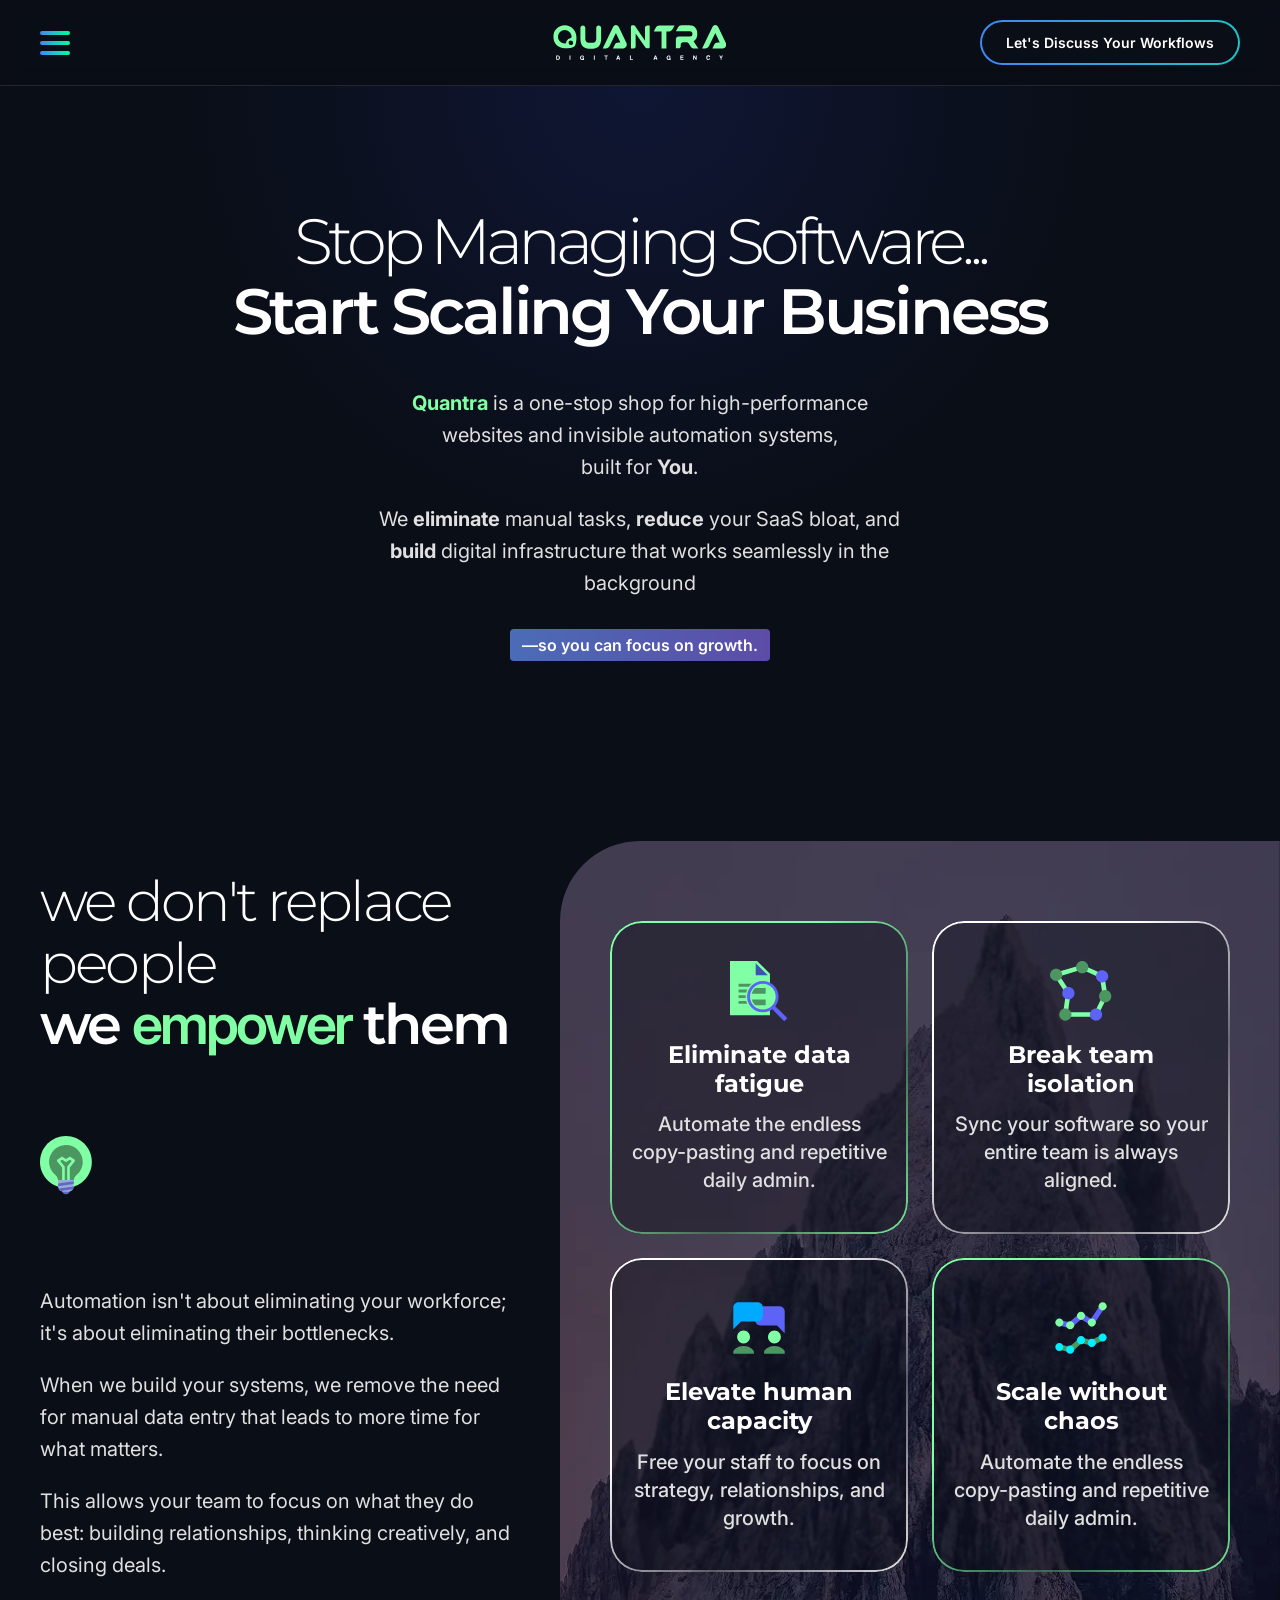
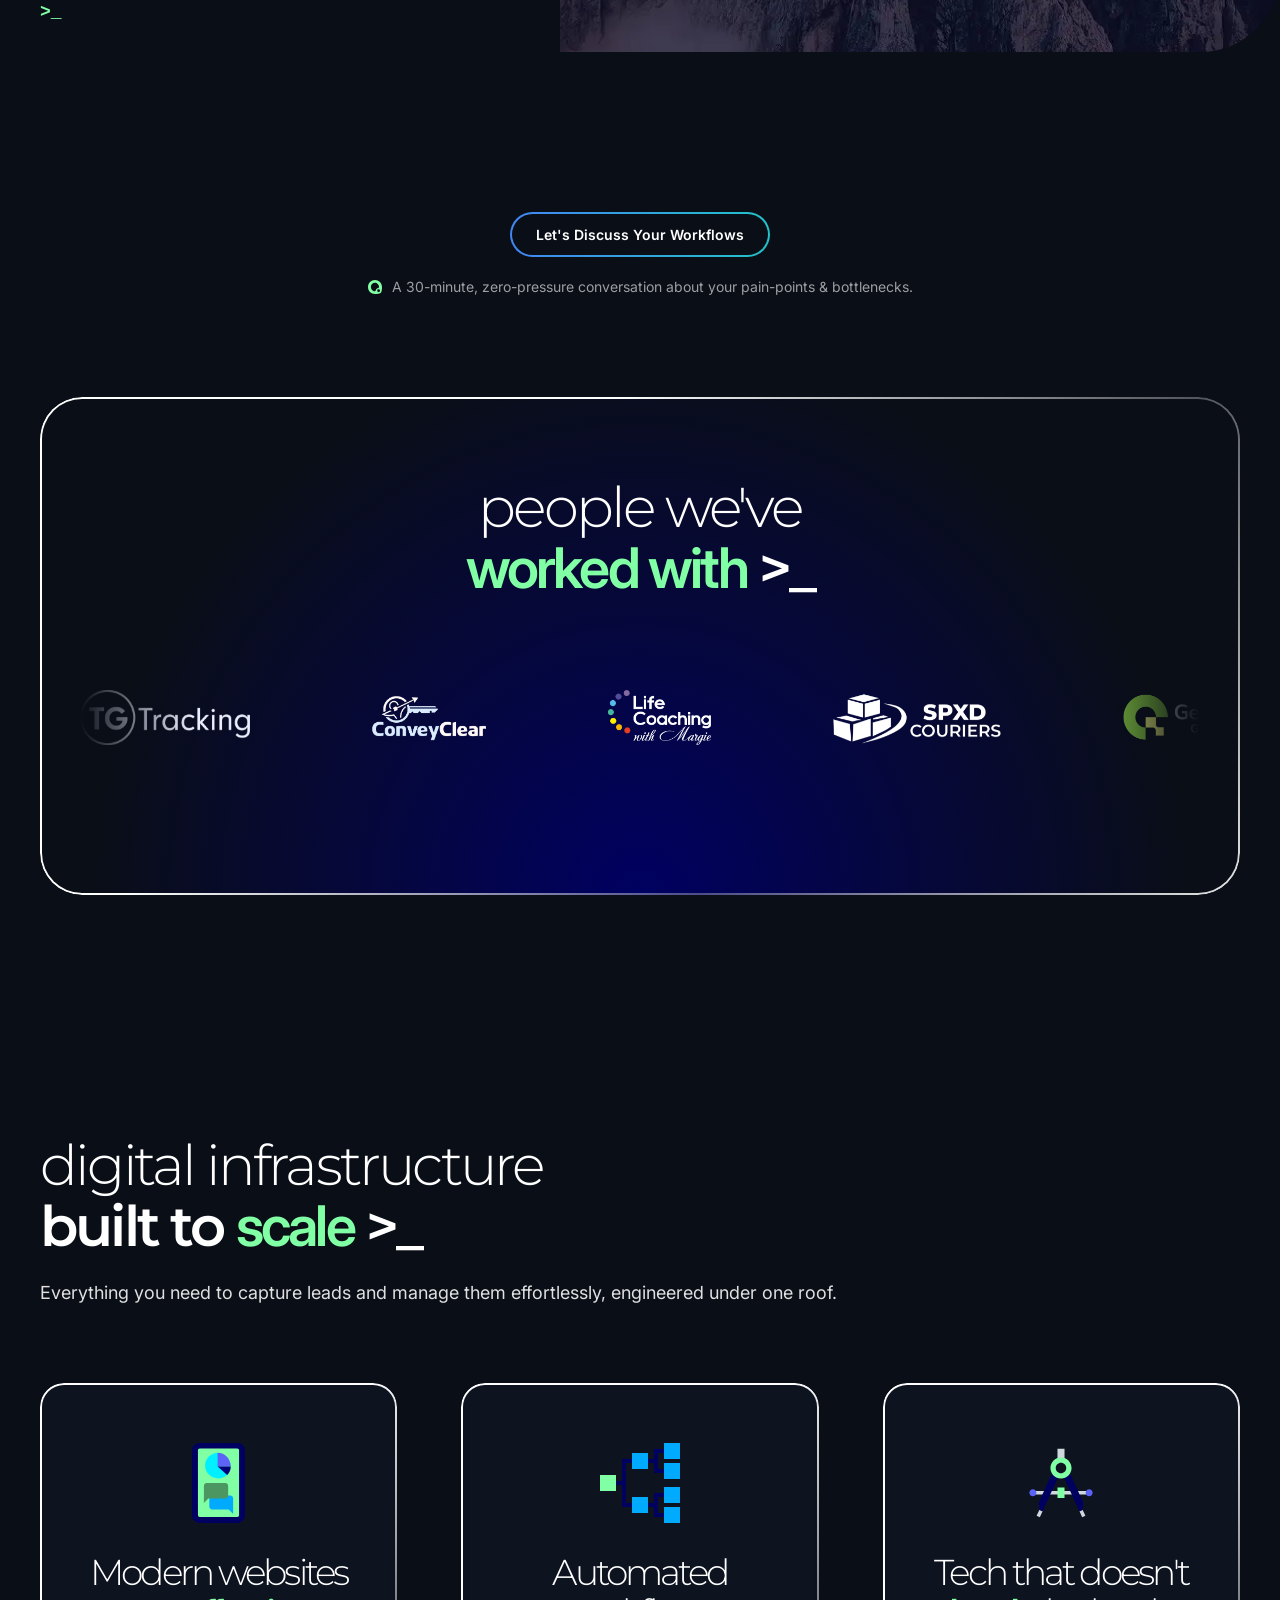
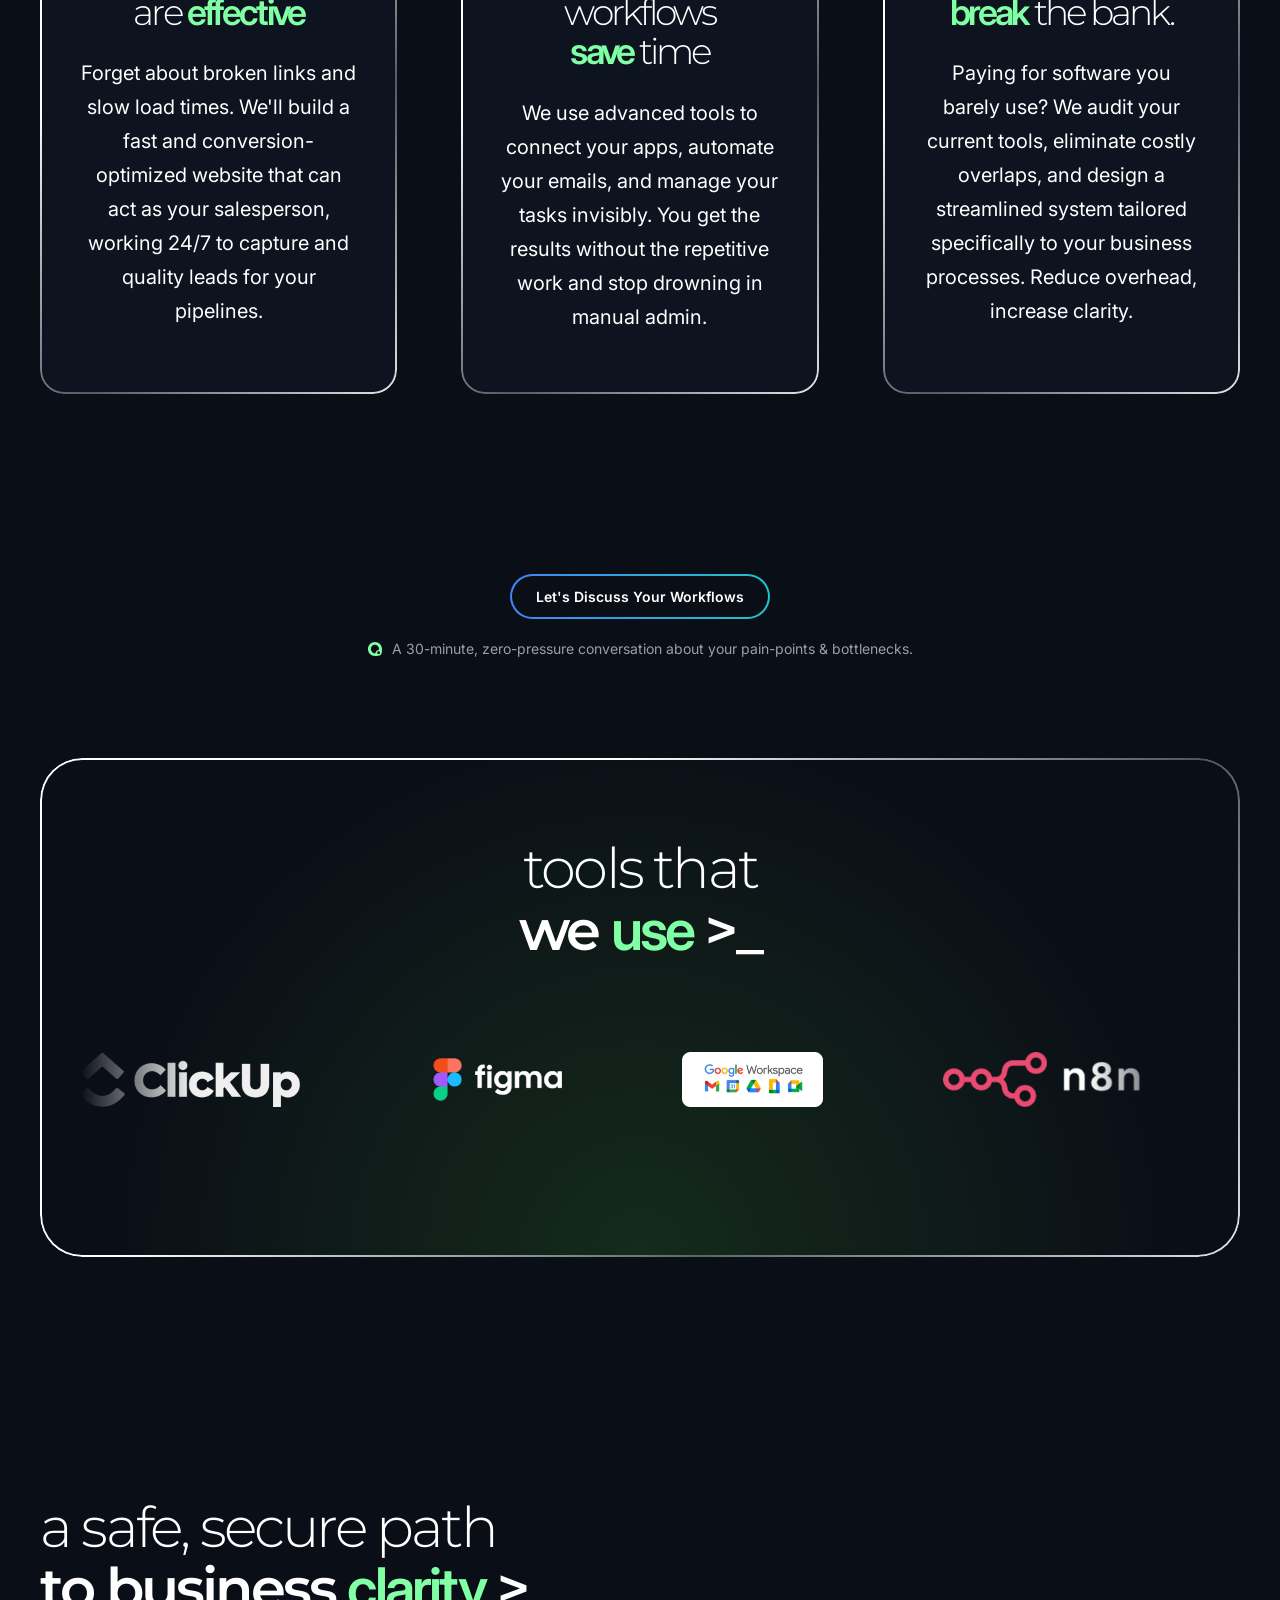
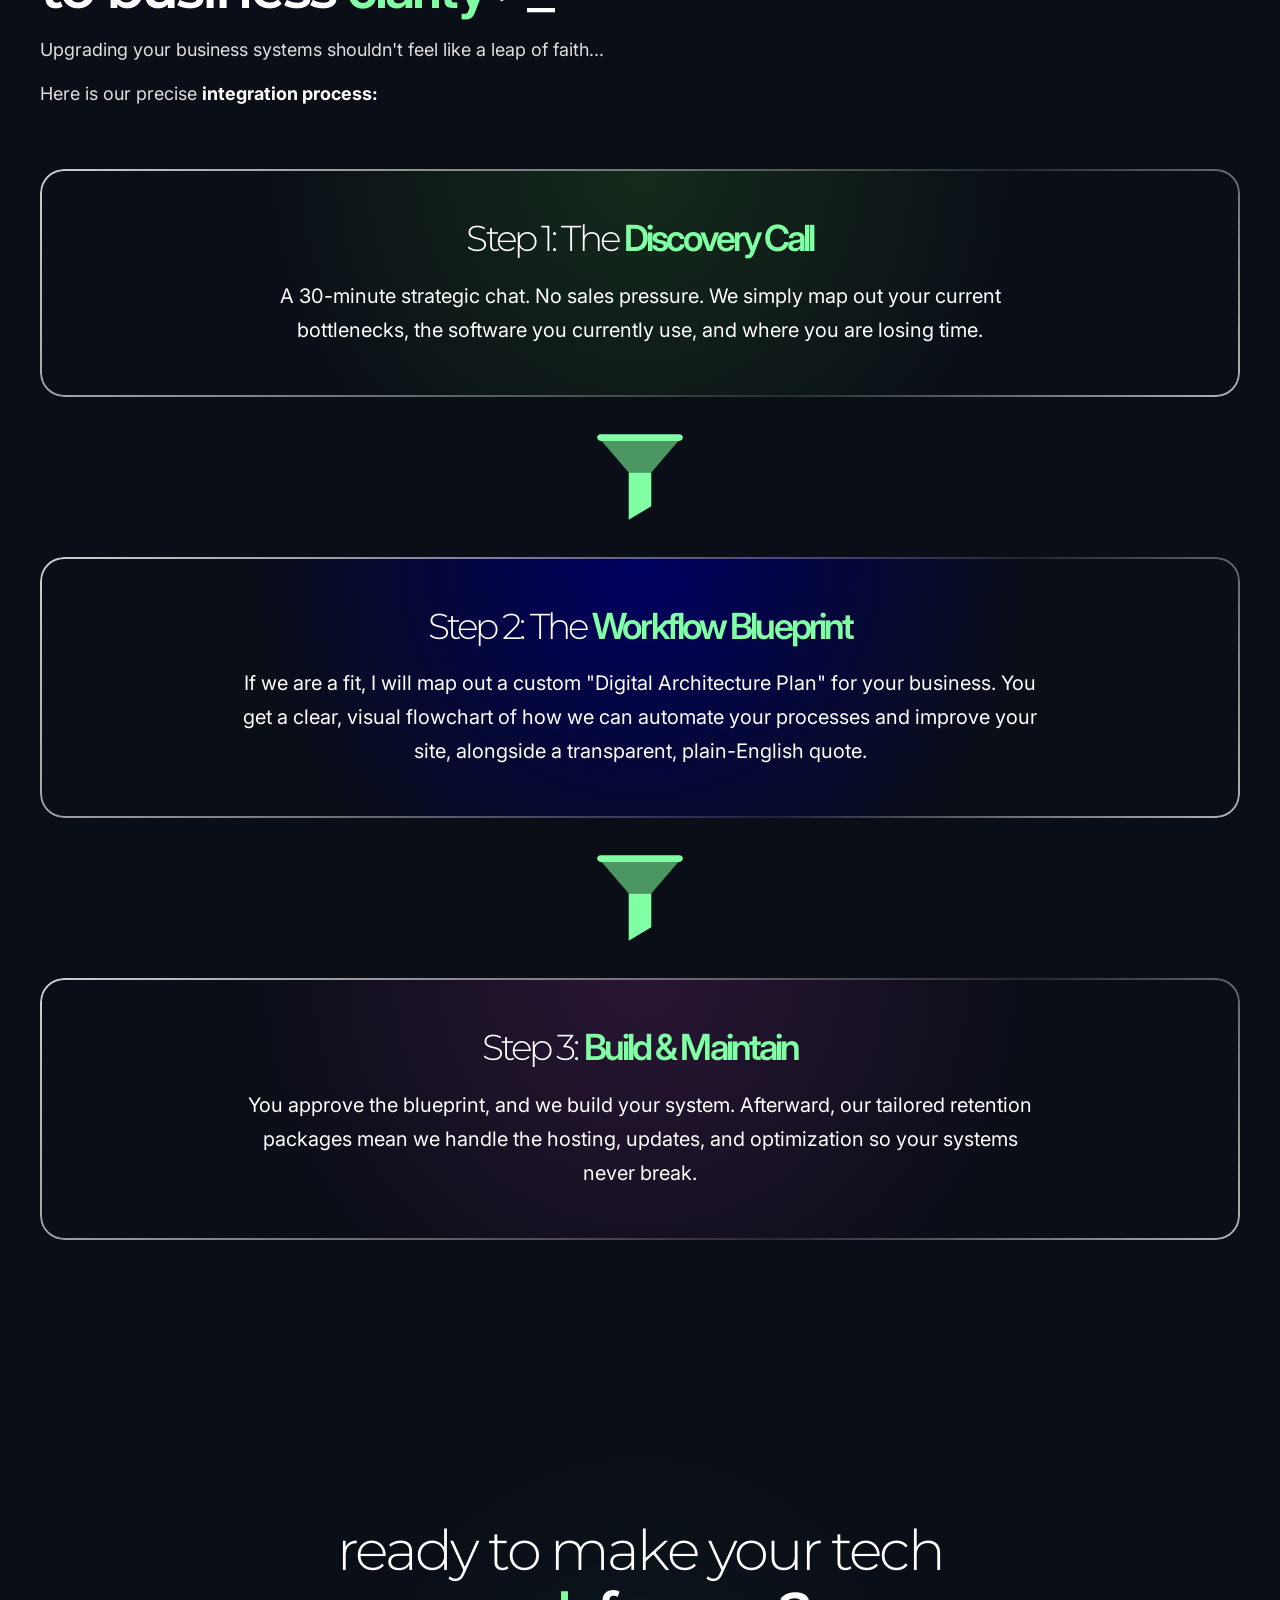
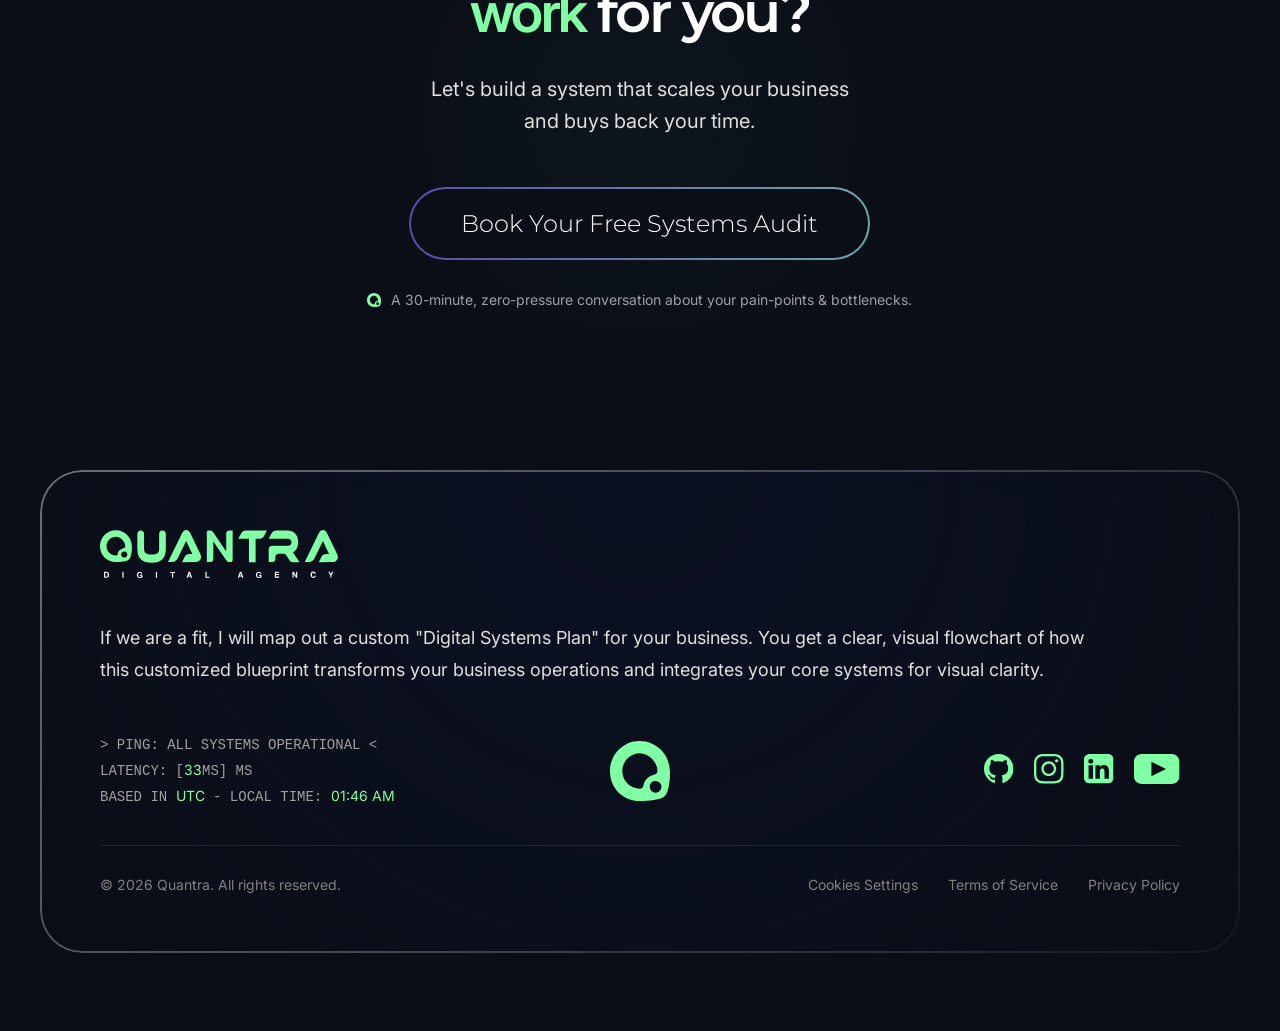
==== commit 62e146c1: "Add design page, side menu update, retainer section" ====
--- a/index.html
+++ b/index.html
@@ -37,8 +37,14 @@
             <a href="/web-dev" class="terminal-link">
                 <span class="prompt">&gt;_</span> <span class="link-text">Web Development</span>
             </a>
+            <a href="/design" class="terminal-link">
+                <span class="prompt">&gt;_</span> <span class="link-text">Branding &amp; Design</span>
+            </a>
             <div class="terminal-link disabled">
                 <span class="prompt">&gt;_</span> <span class="link-text">Automation<span class="blink">_</span></span>
+            </div>
+            <div class="terminal-link disabled">
+                <span class="prompt">&gt;_</span> <span class="link-text">Coming Soon<span class="blink">_</span></span>
             </div>
             <a href="/contact?from=menu" class="terminal-link">
                 <span class="prompt">&gt;_</span> <span class="link-text">Book a Call</span>
--- a/css/styles.css
+++ b/css/styles.css
@@ -34,7 +34,7 @@
     -webkit-backdrop-filter: blur(10px);
 }
 
-/* --- 3. HAMBURGER MENU --- */
+/* - 3. HAMBURGER MENU - */
 .hamburger {
     display: flex;
     flex-direction: column;
@@ -1321,7 +1321,41 @@
     50%       { opacity: 0; }
 }
 
-/* --- 23. MOBILE RESPONSIVENESS --- */
+/* --- 23. RETAINER SECTION --- */
+.retainer-section {
+    display: flex;
+    justify-content: center;
+    padding: 80px 40px;
+    text-align: center;
+}
+
+.retainer-container {
+    max-width: 900px;
+    width: 100%;
+    display: flex;
+    flex-direction: column;
+    align-items: center;
+}
+
+.retainer-header {
+    margin-bottom: 40px;
+}
+
+.retainer-body {
+    font-size: 20px;
+    color: var(--text-light);
+    line-height: 1.7;
+    margin-bottom: 16px;
+}
+
+.retainer-subtext {
+    font-family: monospace;
+    font-size: 14px;
+    color: rgba(255, 255, 255, 0.5);
+    margin-bottom: 40px;
+}
+
+/* --- 24. MOBILE RESPONSIVENESS --- */
 @media (max-width: 768px) {
 
     html, body {
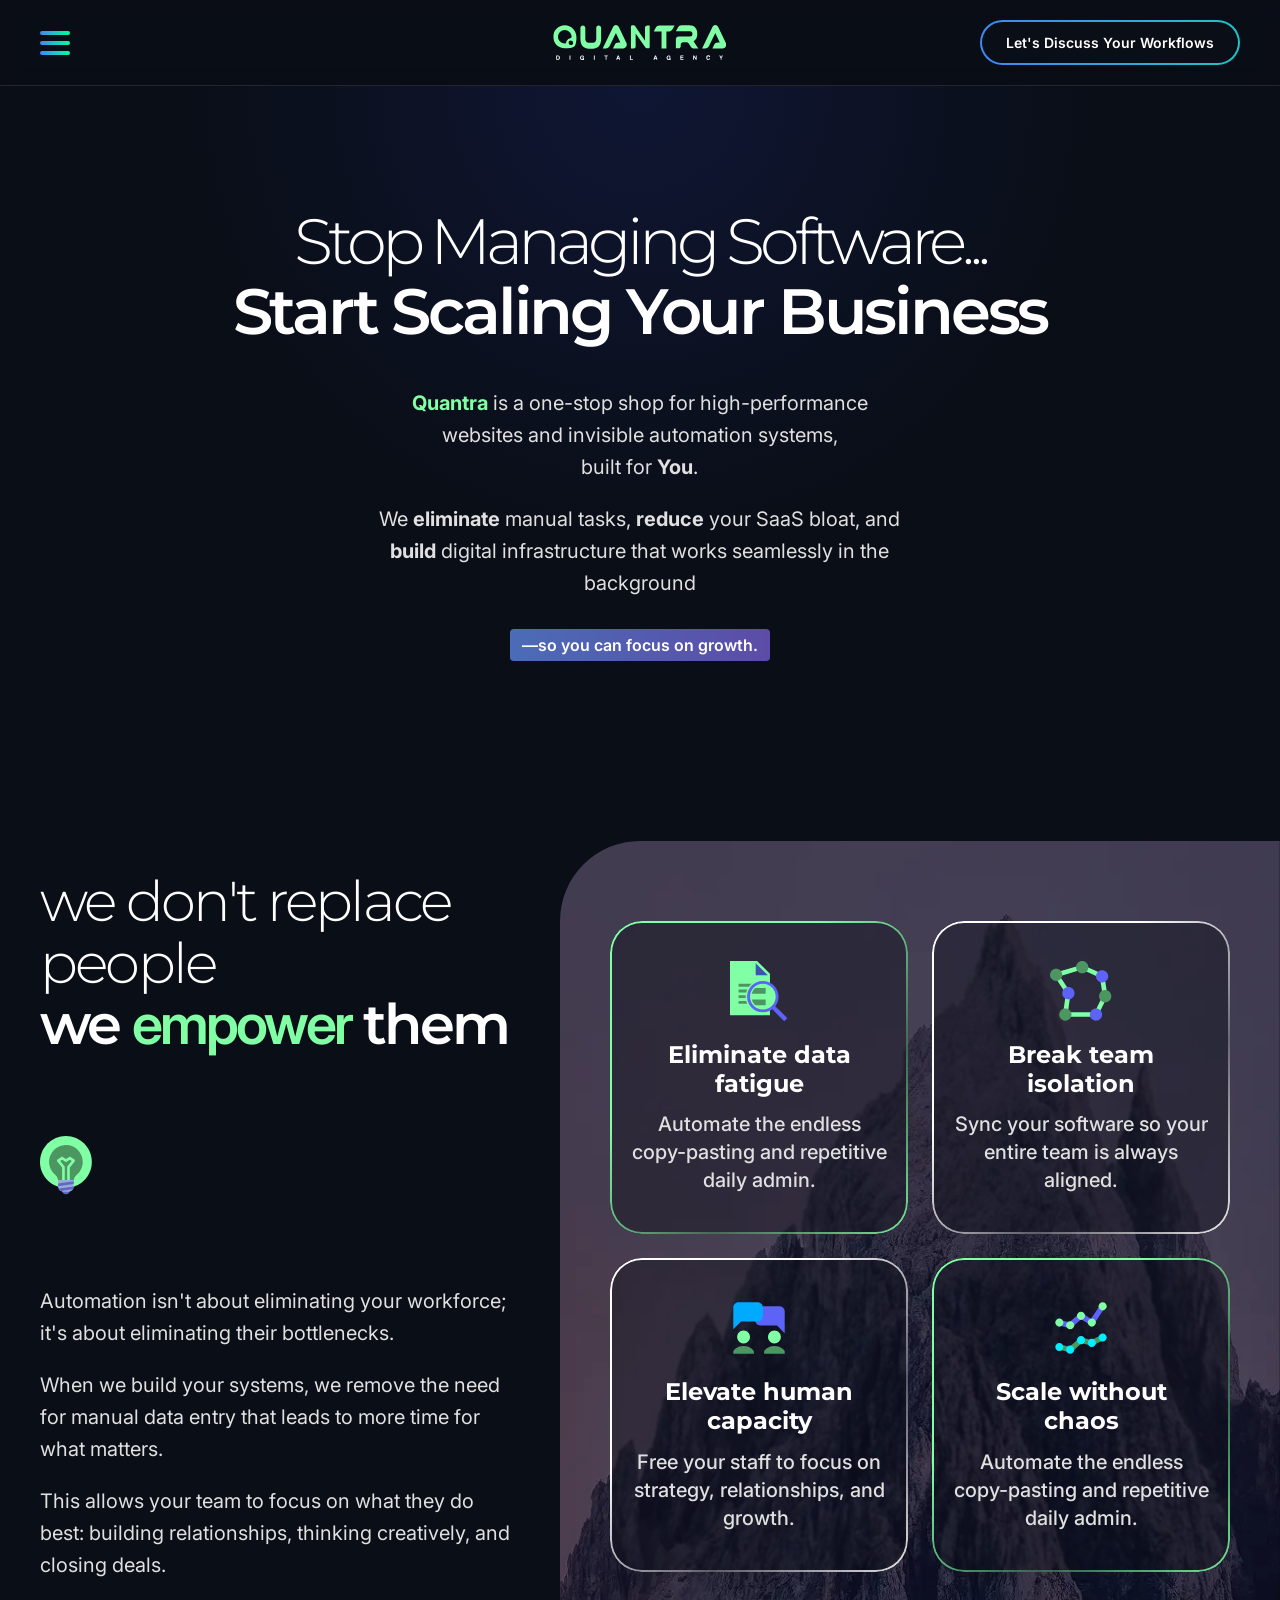
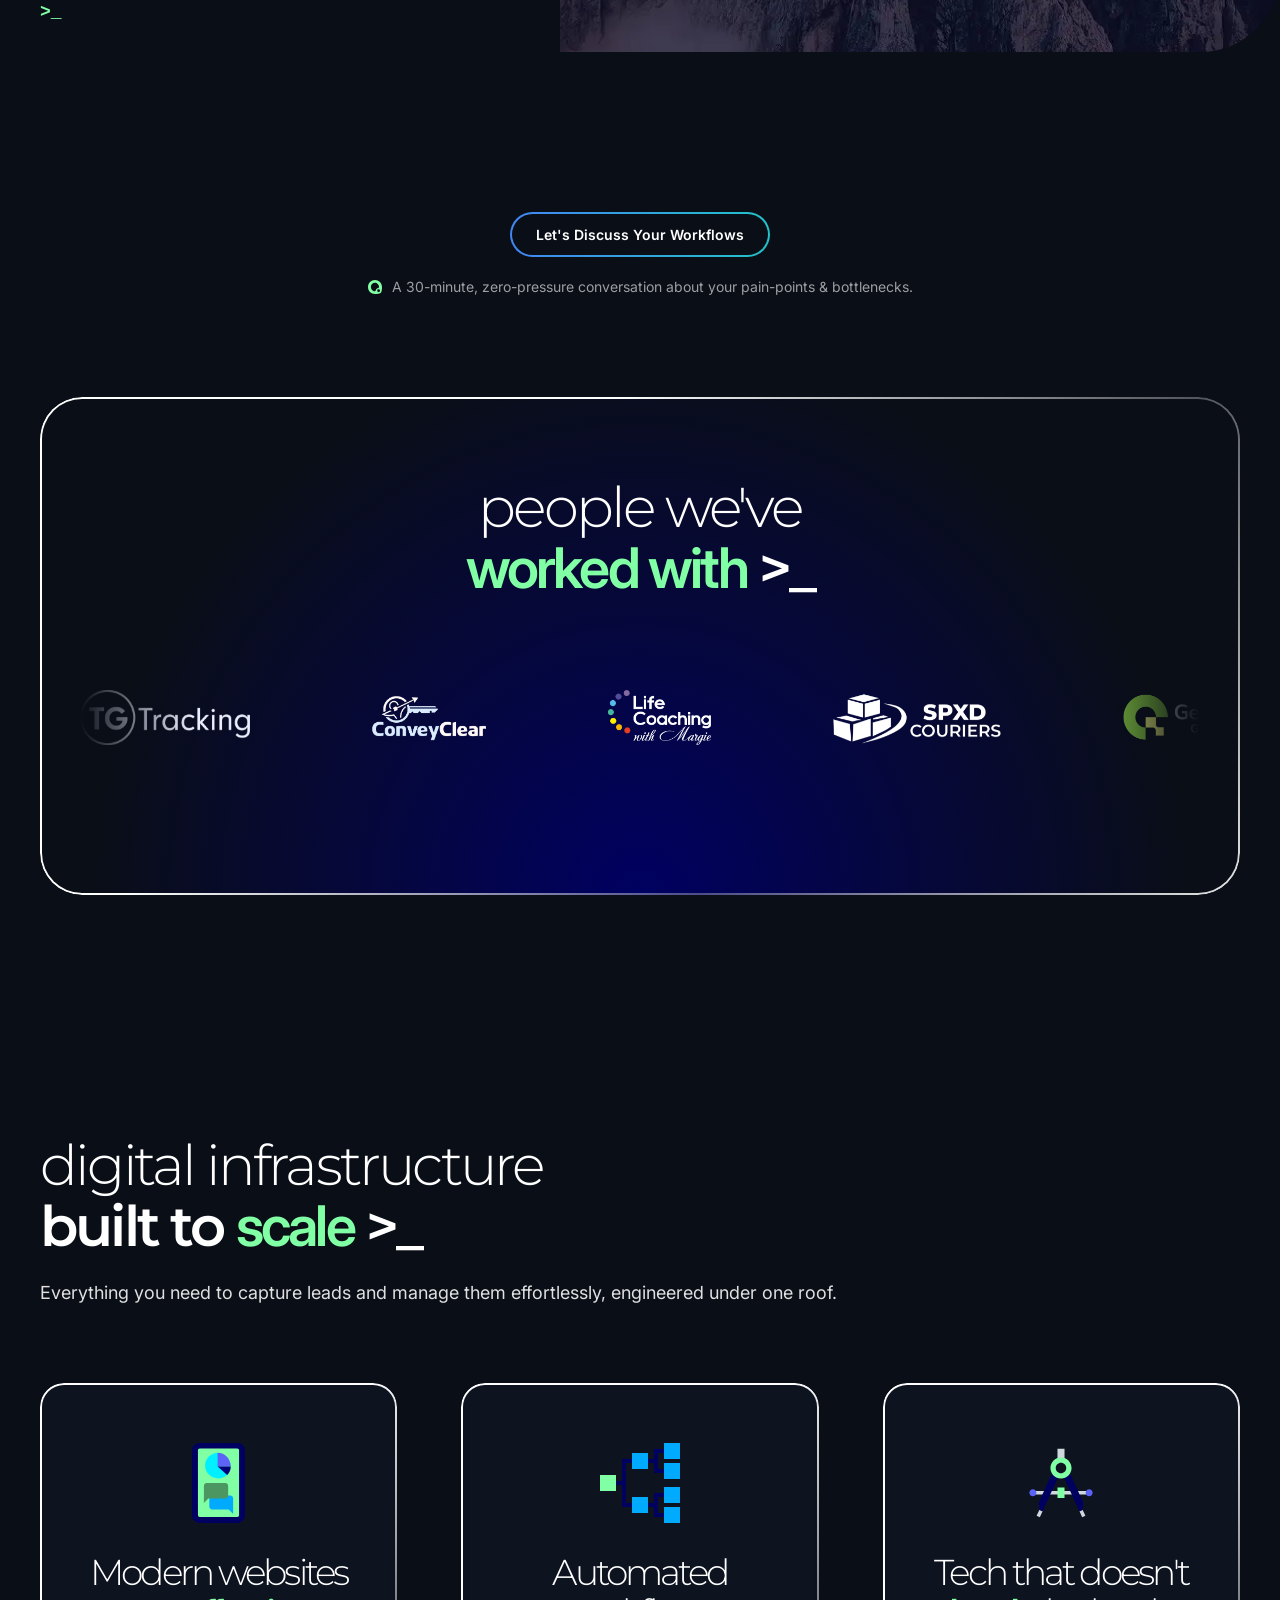
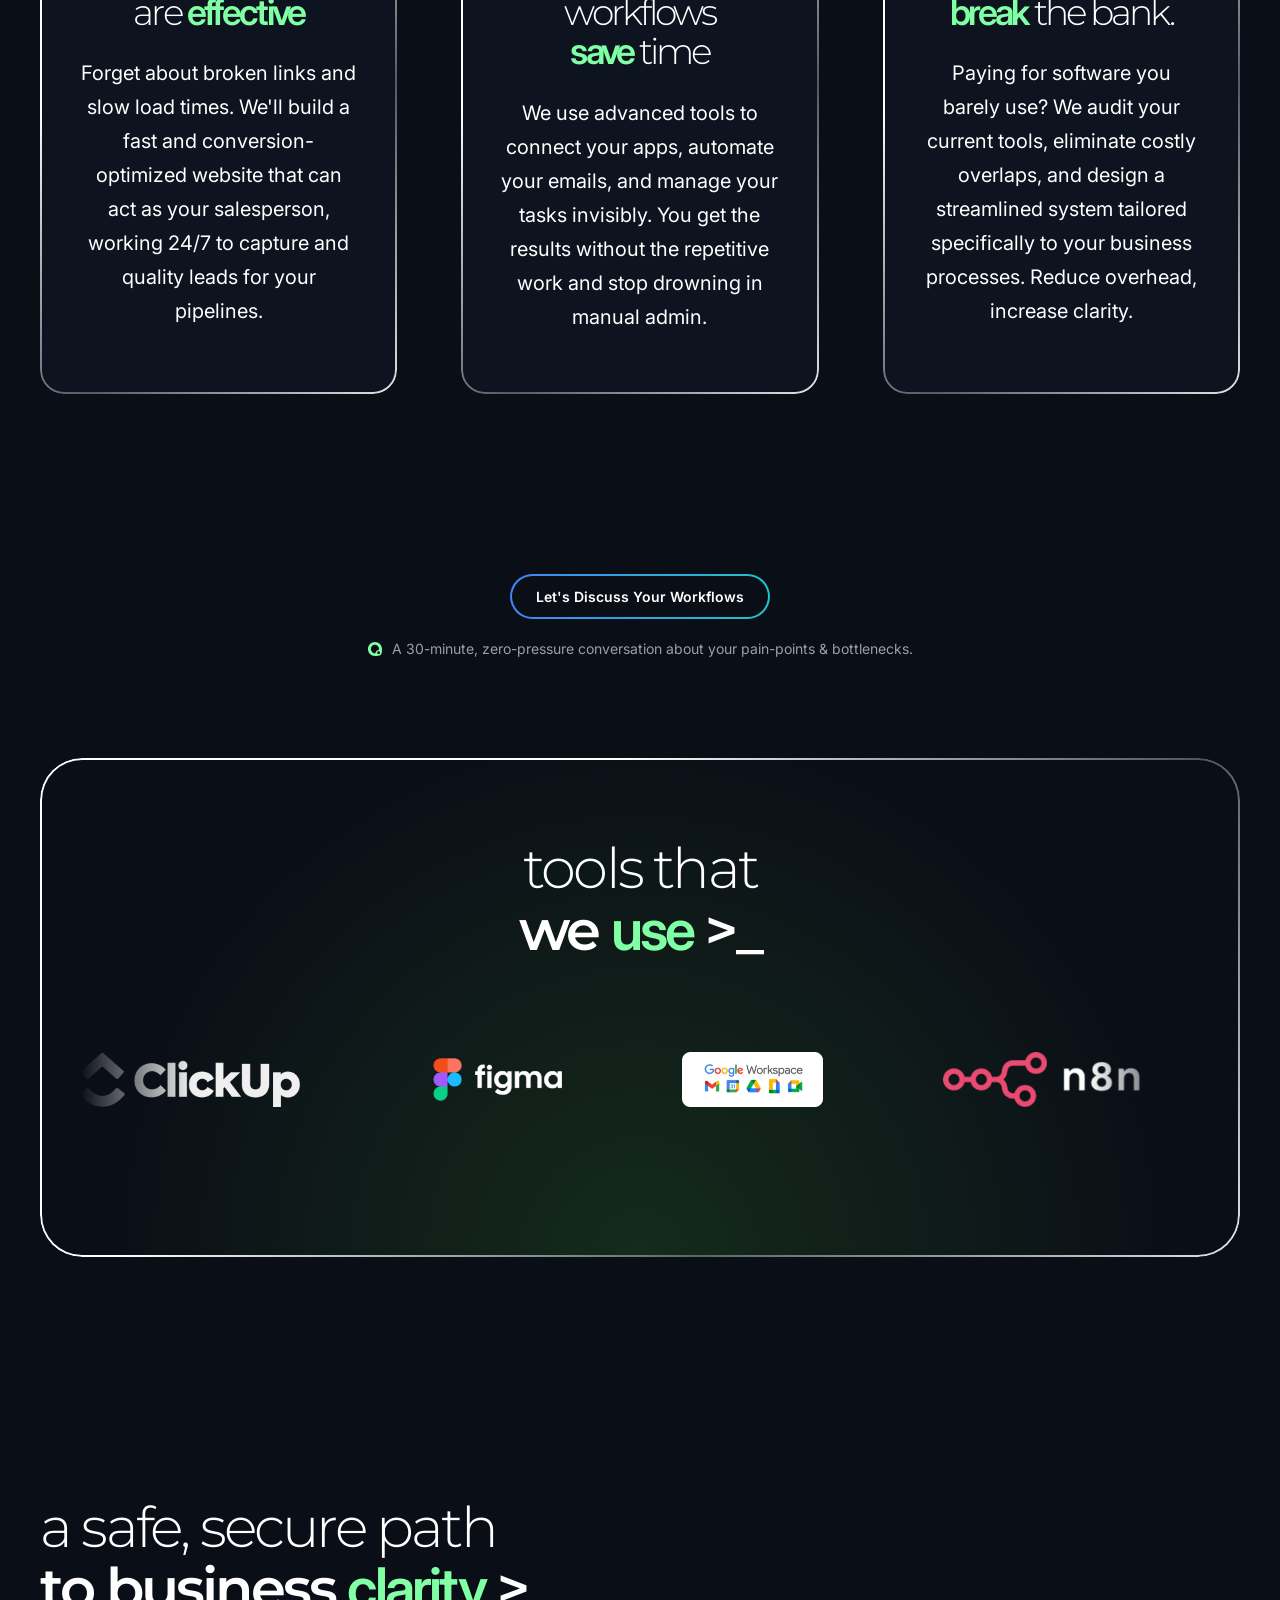
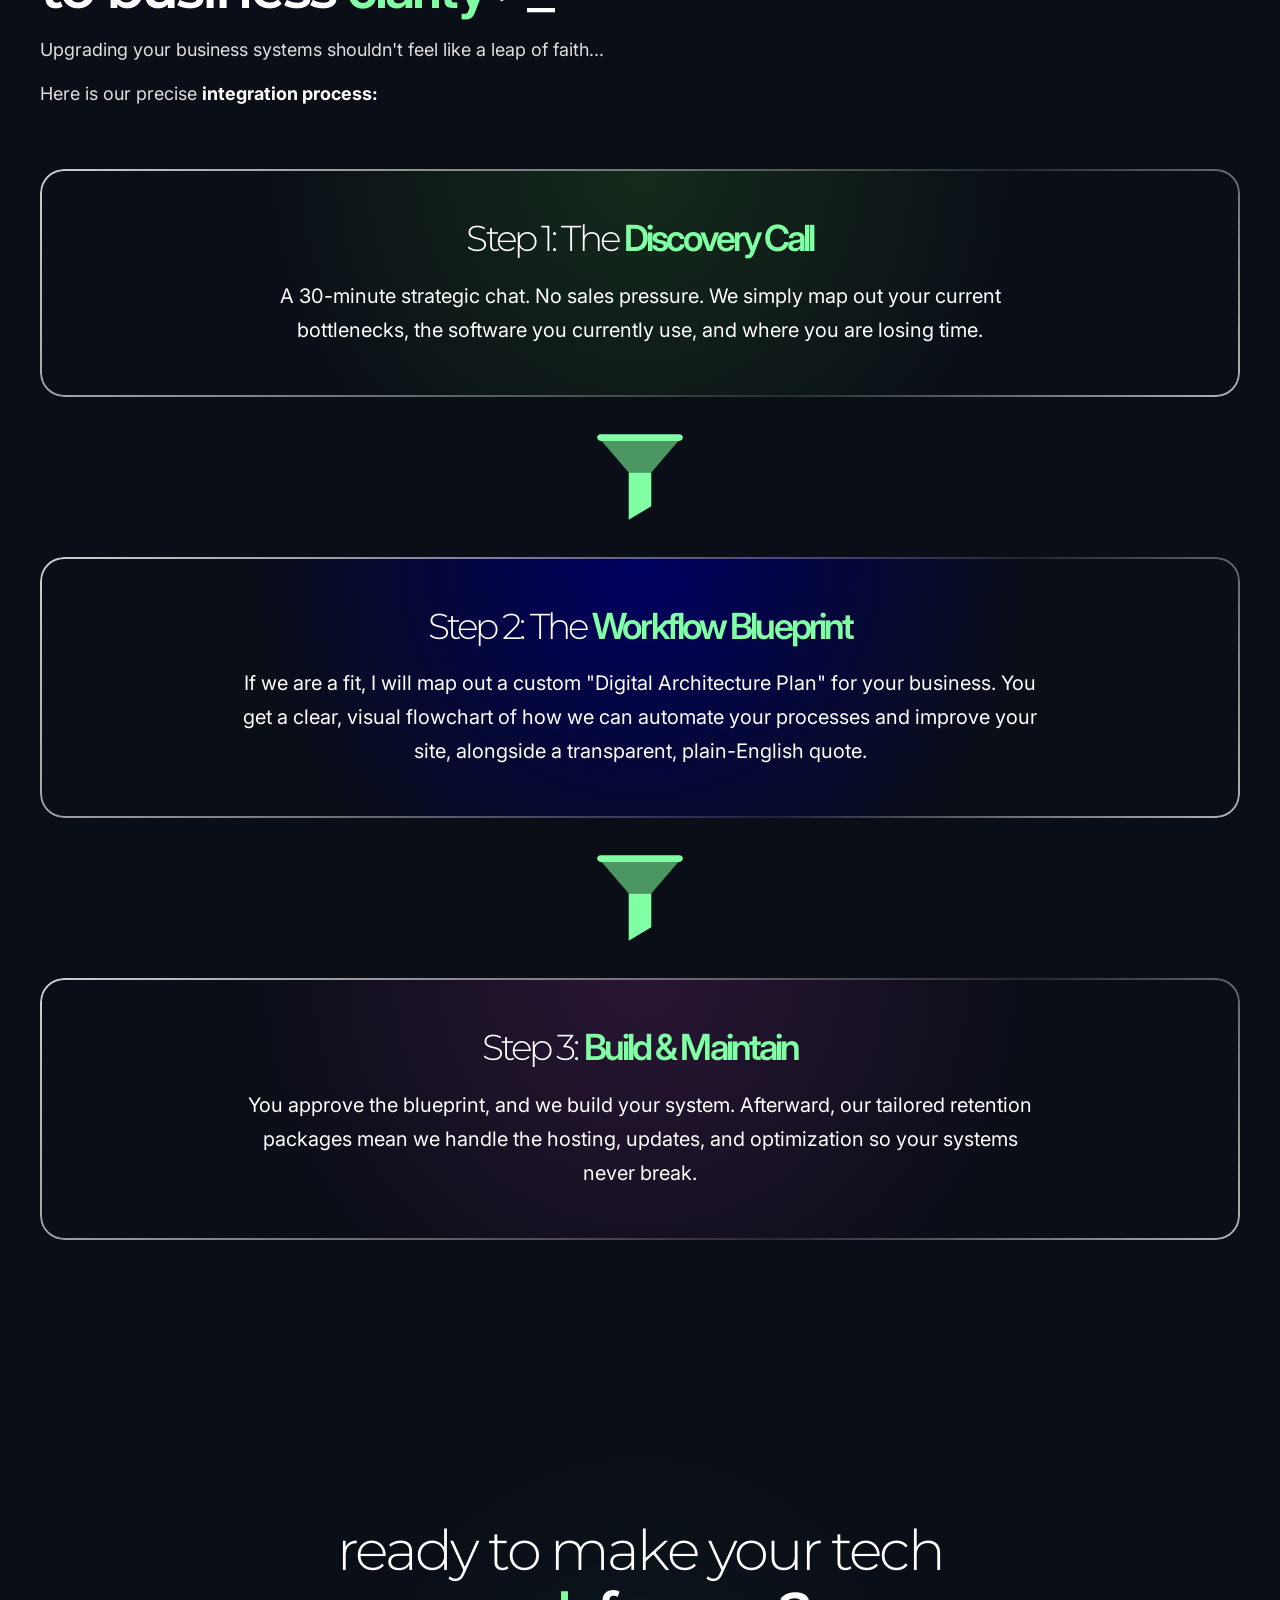
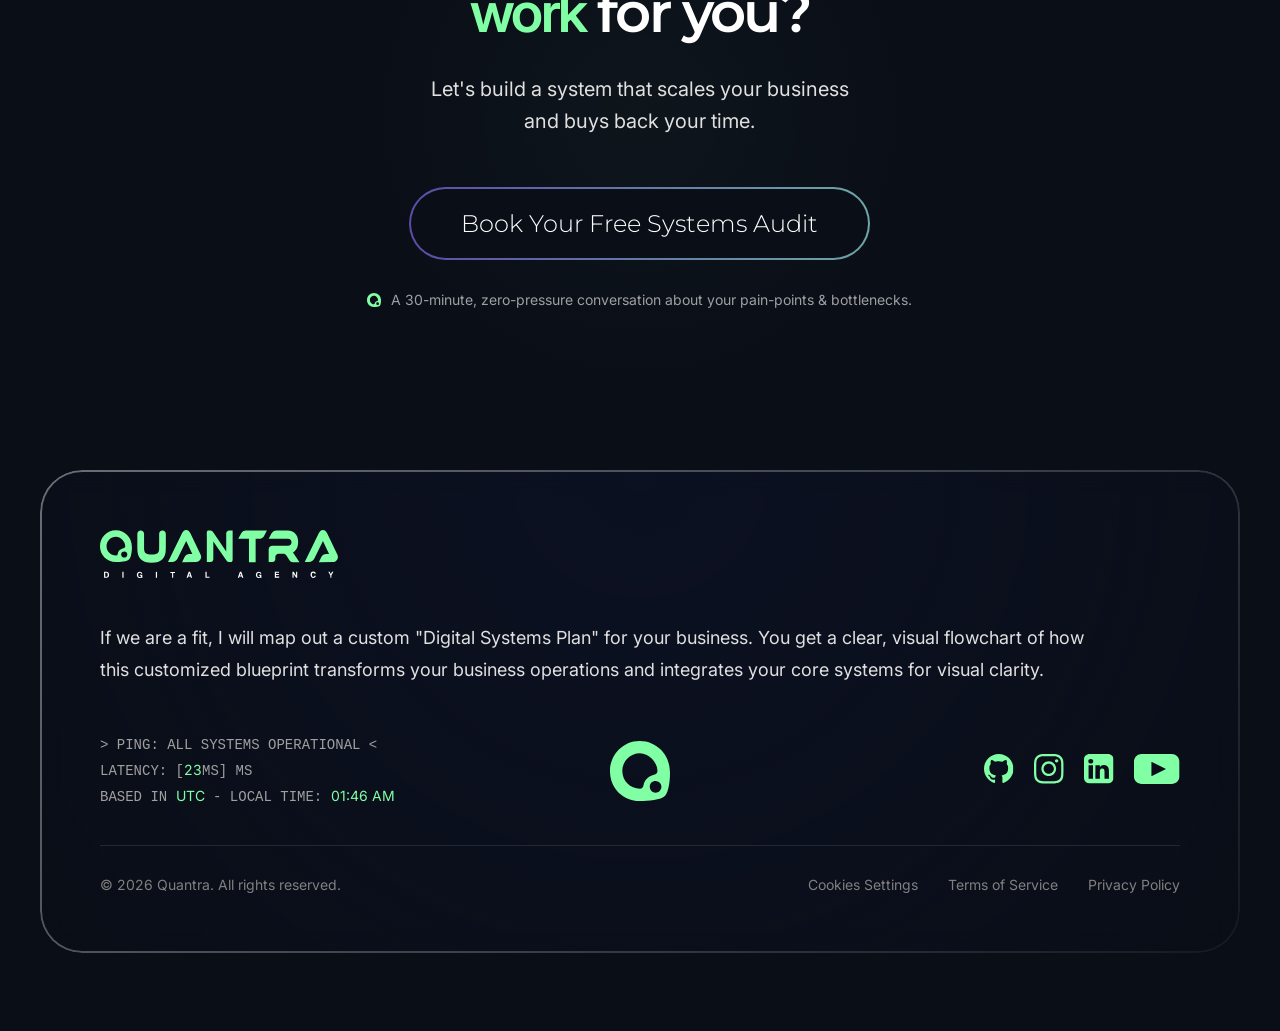
==== commit 7dca03b3: "Add IT support page with softer aesthetic" ====
--- a/index.html
+++ b/index.html
@@ -39,6 +39,9 @@
             </a>
             <a href="/design" class="terminal-link">
                 <span class="prompt">&gt;_</span> <span class="link-text">Branding &amp; Design</span>
+            </a>
+            <a href="/support" class="terminal-link">
+                <span class="prompt">&gt;_</span> <span class="link-text">IT Support</span>
             </a>
             <div class="terminal-link disabled">
                 <span class="prompt">&gt;_</span> <span class="link-text">Automation<span class="blink">_</span></span>
--- a/css/styles.css
+++ b/css/styles.css
@@ -4,6 +4,7 @@
     --bg-dark: #0A0E17;
     --text-light: #e0e0e0;
     --border-subtle: rgba(255, 255, 255, 0.1);
+    --bg-tint-pledge: rgba(129, 255, 165, 0.015);
 }
 
 /* --- 1. GLOBAL RESET & TYPOGRAPHY --- */
@@ -1355,6 +1356,435 @@
     margin-bottom: 40px;
 }
 
+/* ============================================================
+   25. IT SUPPORT PAGE — softer aesthetic overrides
+   ============================================================ */
+
+/* Hero softening */
+.hero-section--soft {
+    padding: 80px 20px 60px;
+}
+
+.hero-content--two-col {
+    flex-direction: row;
+    align-items: center;
+    gap: 60px;
+    text-align: left;
+}
+
+.hero-text {
+    flex: 0 0 60%;
+    max-width: 60%;
+}
+
+.hero-subtitle--soft {
+    font-weight: 400;
+    line-height: 1.7;
+}
+
+.hero-description--soft {
+    font-weight: 400;
+    line-height: 1.7;
+}
+
+.hero-highlight--soft {
+    background: none;
+    background-image: none;
+    color: rgba(255, 255, 255, 0.6);
+    padding: 0;
+    border-radius: 0;
+    font-weight: 400;
+    font-size: 18px;
+    margin-top: 24px;
+    animation: none;
+}
+
+.hero-illustration-placeholder {
+    flex: 0 0 40%;
+    max-width: 40%;
+    display: flex;
+    justify-content: center;
+    align-items: center;
+}
+
+.illustration-frame {
+    width: 100%;
+    max-width: 400px;
+    aspect-ratio: 1 / 1;
+    border: 2px dashed var(--border-subtle);
+    border-radius: 24px;
+    background: rgba(255, 255, 255, 0.02);
+    display: flex;
+    justify-content: center;
+    align-items: center;
+}
+
+.placeholder-label {
+    font-size: 14px;
+    color: rgba(255, 255, 255, 0.3);
+    font-style: italic;
+}
+
+/* Help-with section */
+.help-with-section {
+    display: flex;
+    justify-content: center;
+    padding: 100px 40px;
+}
+
+.help-with-container {
+    max-width: 1100px;
+    width: 100%;
+}
+
+.help-with-header {
+    text-align: center;
+    margin-bottom: 60px;
+}
+
+.help-with-intro {
+    font-size: 18px;
+    color: var(--text-light);
+    max-width: 600px;
+    margin: 24px auto 0;
+    text-align: center;
+    line-height: 1.7;
+}
+
+.help-examples-grid {
+    display: grid;
+    grid-template-columns: 1fr 1fr;
+    gap: 20px;
+    list-style: none;
+    padding: 0;
+    margin: 0;
+}
+
+.help-example {
+    background: rgba(255, 255, 255, 0.03);
+    border-radius: 16px;
+    padding: 20px 24px;
+    font-size: 17px;
+    font-style: italic;
+    color: var(--text-light);
+    line-height: 1.55;
+    border-left: 3px solid rgba(129, 255, 165, 0.3);
+}
+
+.help-closing {
+    text-align: center;
+    margin-top: 48px;
+    font-style: italic;
+    font-size: 18px;
+    color: rgba(255, 255, 255, 0.65);
+}
+
+/* How it works section */
+.how-it-works-section {
+    display: flex;
+    justify-content: center;
+    padding: 100px 40px;
+}
+
+.how-it-works-container {
+    max-width: 1200px;
+    width: 100%;
+}
+
+.section-header {
+    margin-bottom: 60px;
+    text-align: left;
+}
+
+.steps-flow {
+    display: flex;
+    gap: 28px;
+    align-items: flex-start;
+}
+
+.soft-step-card {
+    flex: 1;
+    background: rgba(255, 255, 255, 0.03);
+    border-radius: 20px;
+    padding: 36px 32px;
+    border: 1px solid var(--border-subtle);
+    transition: transform 0.3s ease, box-shadow 0.3s ease;
+}
+
+.soft-step-card:hover {
+    transform: translateY(-4px);
+    box-shadow: 0 12px 30px rgba(0, 0, 0, 0.3);
+}
+
+.step-number {
+    font-family: 'Montserrat', sans-serif;
+    font-size: 52px;
+    font-weight: 700;
+    color: var(--brand-green);
+    opacity: 0.4;
+    line-height: 1;
+    margin-bottom: 20px;
+}
+
+.step-title {
+    font-family: 'Montserrat', sans-serif;
+    font-size: 22px;
+    font-weight: 600;
+    margin-bottom: 16px;
+    line-height: 1.3;
+}
+
+.step-body {
+    font-size: 17px;
+    color: var(--text-light);
+    line-height: 1.7;
+}
+
+/* Support tiers section */
+.support-tiers-section {
+    display: flex;
+    justify-content: center;
+    padding: 100px 40px;
+}
+
+.support-tiers-container {
+    max-width: 1200px;
+    width: 100%;
+}
+
+.tiers-intro {
+    font-size: 18px;
+    color: var(--text-light);
+    margin-top: 24px;
+    line-height: 1.6;
+    max-width: 640px;
+}
+
+.tier-grid {
+    display: grid;
+    grid-template-columns: repeat(3, 1fr);
+    gap: 28px;
+    margin-top: 60px;
+}
+
+.tier-card {
+    background: rgba(255, 255, 255, 0.03);
+    border: 1px solid var(--border-subtle);
+    border-radius: 20px;
+    padding: 40px;
+    display: flex;
+    flex-direction: column;
+    cursor: pointer;
+    transition: transform 0.3s ease, box-shadow 0.3s ease;
+    position: relative;
+}
+
+.tier-card:hover {
+    transform: translateY(-4px);
+    box-shadow: 0 12px 30px rgba(0, 0, 0, 0.4);
+}
+
+.tier-card--featured {
+    border-color: rgba(129, 255, 165, 0.3);
+    background: rgba(129, 255, 165, 0.03);
+}
+
+.tier-badge {
+    display: inline-block;
+    background: rgba(129, 255, 165, 0.12);
+    color: var(--brand-green);
+    font-size: 11px;
+    font-weight: 600;
+    padding: 4px 12px;
+    border-radius: 20px;
+    margin-bottom: 16px;
+    width: fit-content;
+    letter-spacing: 0.06em;
+    text-transform: uppercase;
+}
+
+.tier-for {
+    font-size: 12px;
+    color: rgba(255, 255, 255, 0.45);
+    text-transform: uppercase;
+    letter-spacing: 0.07em;
+    margin-bottom: 12px;
+    font-weight: 500;
+}
+
+.tier-name {
+    font-family: 'Montserrat', sans-serif;
+    font-size: 40px;
+    font-weight: 600;
+    color: var(--brand-green);
+    letter-spacing: -0.04em;
+    margin-bottom: 20px;
+    line-height: 1;
+}
+
+.tier-body {
+    font-size: 16px;
+    color: var(--text-light);
+    line-height: 1.7;
+}
+
+.tier-footnote {
+    text-align: center;
+    font-style: italic;
+    color: rgba(255, 255, 255, 0.45);
+    margin-top: 40px;
+    font-size: 15px;
+    max-width: 640px;
+    margin-left: auto;
+    margin-right: auto;
+}
+
+/* Pledge section */
+.pledge-section {
+    display: flex;
+    justify-content: center;
+    padding: 100px 40px;
+    background: var(--bg-tint-pledge);
+}
+
+.pledge-container {
+    max-width: 680px;
+    width: 100%;
+    text-align: center;
+}
+
+.pledge-header {
+    margin-bottom: 40px;
+}
+
+.pledge-intro {
+    font-size: 18px;
+    color: var(--text-light);
+    line-height: 1.7;
+    margin-bottom: 32px;
+}
+
+.pledge-promise-intro {
+    font-size: 16px;
+    color: rgba(255, 255, 255, 0.55);
+    margin-bottom: 24px;
+}
+
+.pledge-list {
+    list-style: none;
+    padding: 0;
+    text-align: left;
+    display: flex;
+    flex-direction: column;
+    gap: 24px;
+}
+
+.pledge-list li {
+    font-size: 18px;
+    color: var(--text-light);
+    line-height: 1.6;
+}
+
+.pledge-list li strong {
+    color: var(--brand-green);
+}
+
+.pledge-closing {
+    font-style: italic;
+    color: rgba(255, 255, 255, 0.55);
+    margin-top: 32px;
+    font-size: 17px;
+}
+
+/* FAQ section */
+.faq-section {
+    display: flex;
+    justify-content: center;
+    padding: 100px 40px;
+}
+
+.faq-container {
+    max-width: 720px;
+    width: 100%;
+}
+
+.faq-list {
+    display: flex;
+    flex-direction: column;
+    gap: 12px;
+    margin-top: 0;
+}
+
+.faq-item {
+    border: 1px solid var(--border-subtle);
+    border-radius: 14px;
+    overflow: hidden;
+    transition: border-color 0.3s ease;
+}
+
+.faq-item[open] {
+    border-color: rgba(129, 255, 165, 0.25);
+    background: rgba(129, 255, 165, 0.02);
+}
+
+.faq-question {
+    list-style: none;
+    cursor: pointer;
+    padding: 20px 24px;
+    font-size: 16px;
+    font-weight: 500;
+    color: white;
+    display: flex;
+    justify-content: space-between;
+    align-items: center;
+    gap: 16px;
+    user-select: none;
+    transition: color 0.2s ease;
+}
+
+.faq-question::-webkit-details-marker { display: none; }
+
+.faq-question::after {
+    content: '+';
+    font-size: 22px;
+    font-weight: 300;
+    color: rgba(255, 255, 255, 0.35);
+    flex-shrink: 0;
+    transition: color 0.2s ease;
+}
+
+.faq-item[open] .faq-question::after {
+    content: '\00D7';
+    color: var(--brand-green);
+}
+
+.faq-answer {
+    padding: 0 24px 20px;
+}
+
+.faq-answer p {
+    font-size: 16px;
+    color: var(--text-light);
+    line-height: 1.7;
+}
+
+/* Final CTA softening */
+.final-cta-section--soft {
+    background: none;
+    padding: 120px 20px;
+}
+
+.final-cta-section--soft .empower-bold {
+    font-size: 56px;
+}
+
+.final-cta-note {
+    font-size: 14px;
+    color: rgba(255, 255, 255, 0.45);
+    margin-top: 24px;
+    font-style: italic;
+}
+
 /* --- 24. MOBILE RESPONSIVENESS --- */
 @media (max-width: 768px) {
 
@@ -1561,4 +1991,56 @@
         padding: 15px 30px !important;
         width: 100% !important;
     }
-}
+
+    /* IT Support page */
+    .hero-section--soft { padding: 60px 20px !important; }
+
+    .hero-content--two-col {
+        flex-direction: column !important;
+        text-align: center !important;
+        gap: 40px !important;
+    }
+
+    .hero-text,
+    .hero-illustration-placeholder {
+        flex: none !important;
+        max-width: 100% !important;
+        width: 100% !important;
+    }
+
+    .illustration-frame {
+        max-width: 280px !important;
+        margin: 0 auto !important;
+    }
+
+    .help-with-section,
+    .how-it-works-section,
+    .support-tiers-section,
+    .pledge-section,
+    .faq-section {
+        padding: 60px 20px !important;
+    }
+
+    .help-examples-grid {
+        grid-template-columns: 1fr !important;
+        gap: 16px !important;
+    }
+
+    .steps-flow {
+        flex-direction: column !important;
+        gap: 20px !important;
+    }
+
+    .soft-step-card { padding: 28px 24px !important; }
+
+    .tier-grid {
+        grid-template-columns: 1fr !important;
+        gap: 20px !important;
+    }
+
+    .tier-card { padding: 32px 24px !important; }
+
+    .faq-question { font-size: 15px !important; }
+
+    .final-cta-section--soft { padding: 80px 20px !important; }
+}
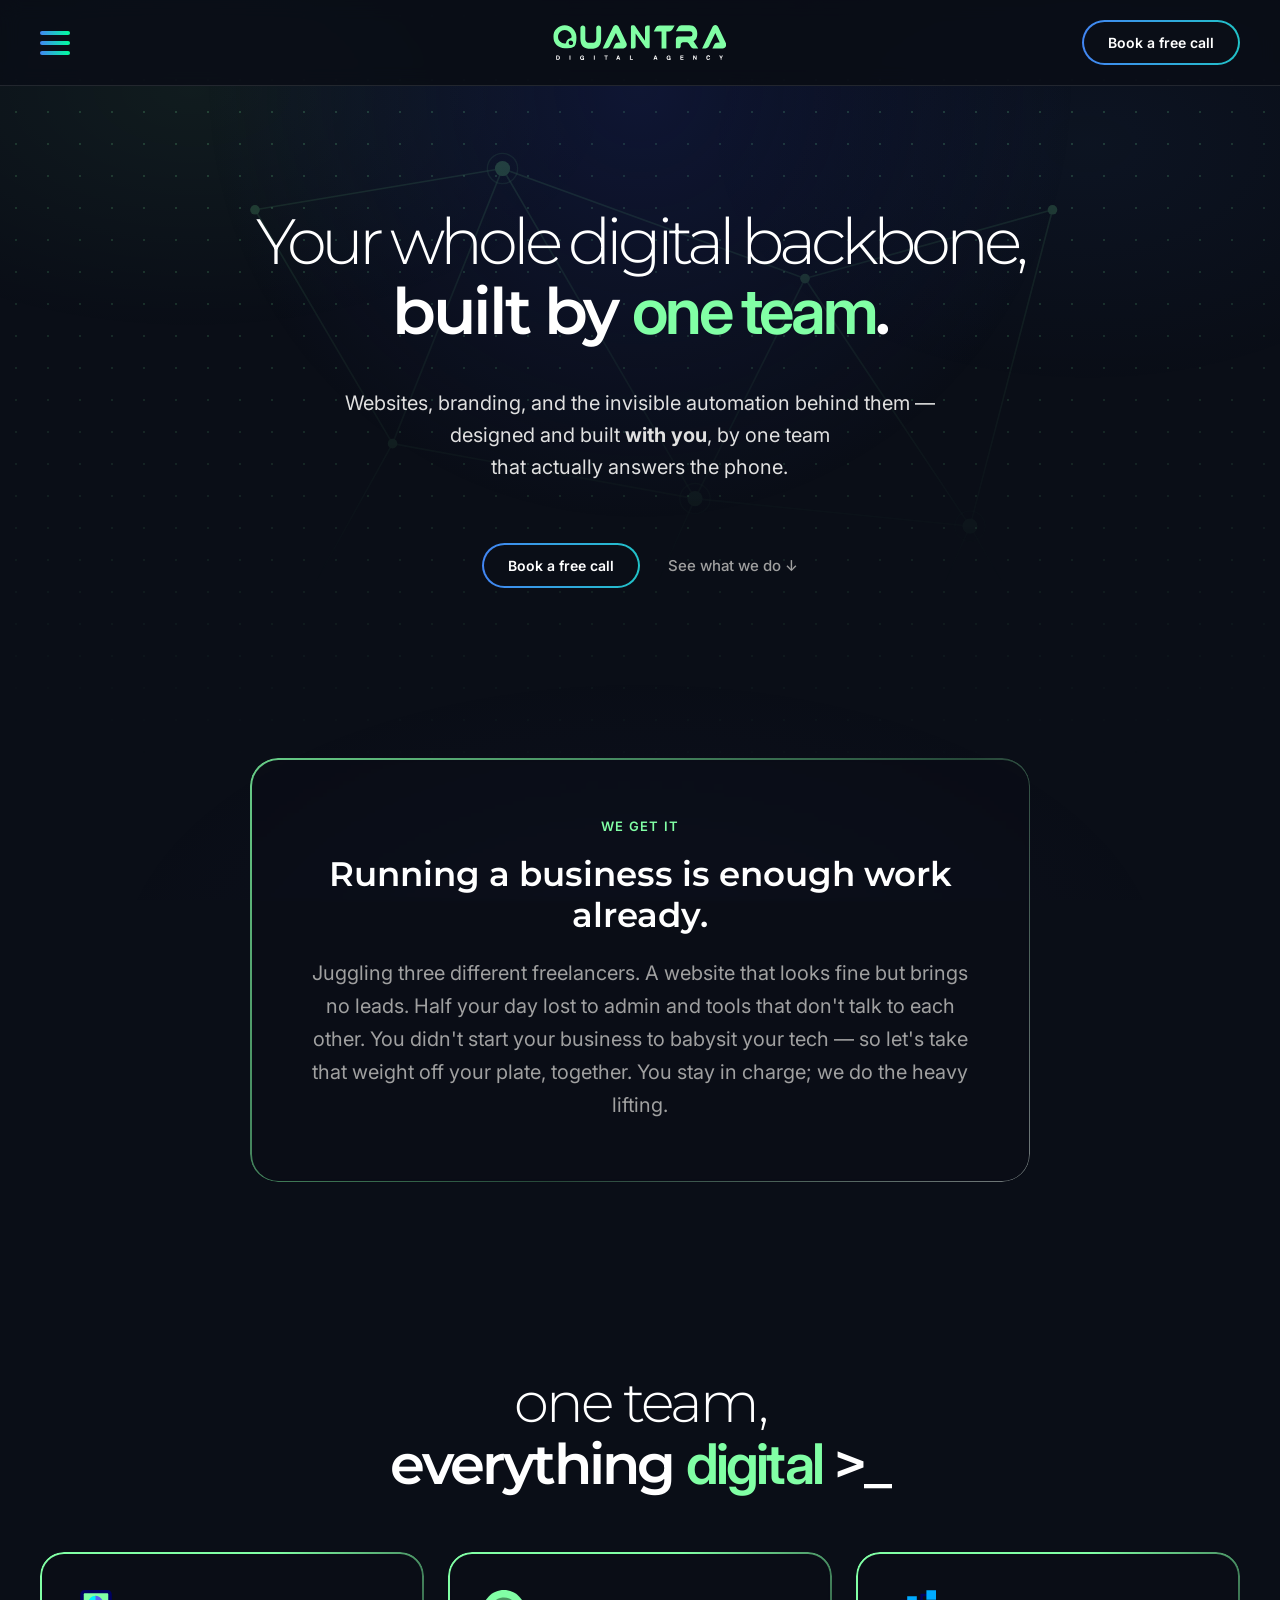
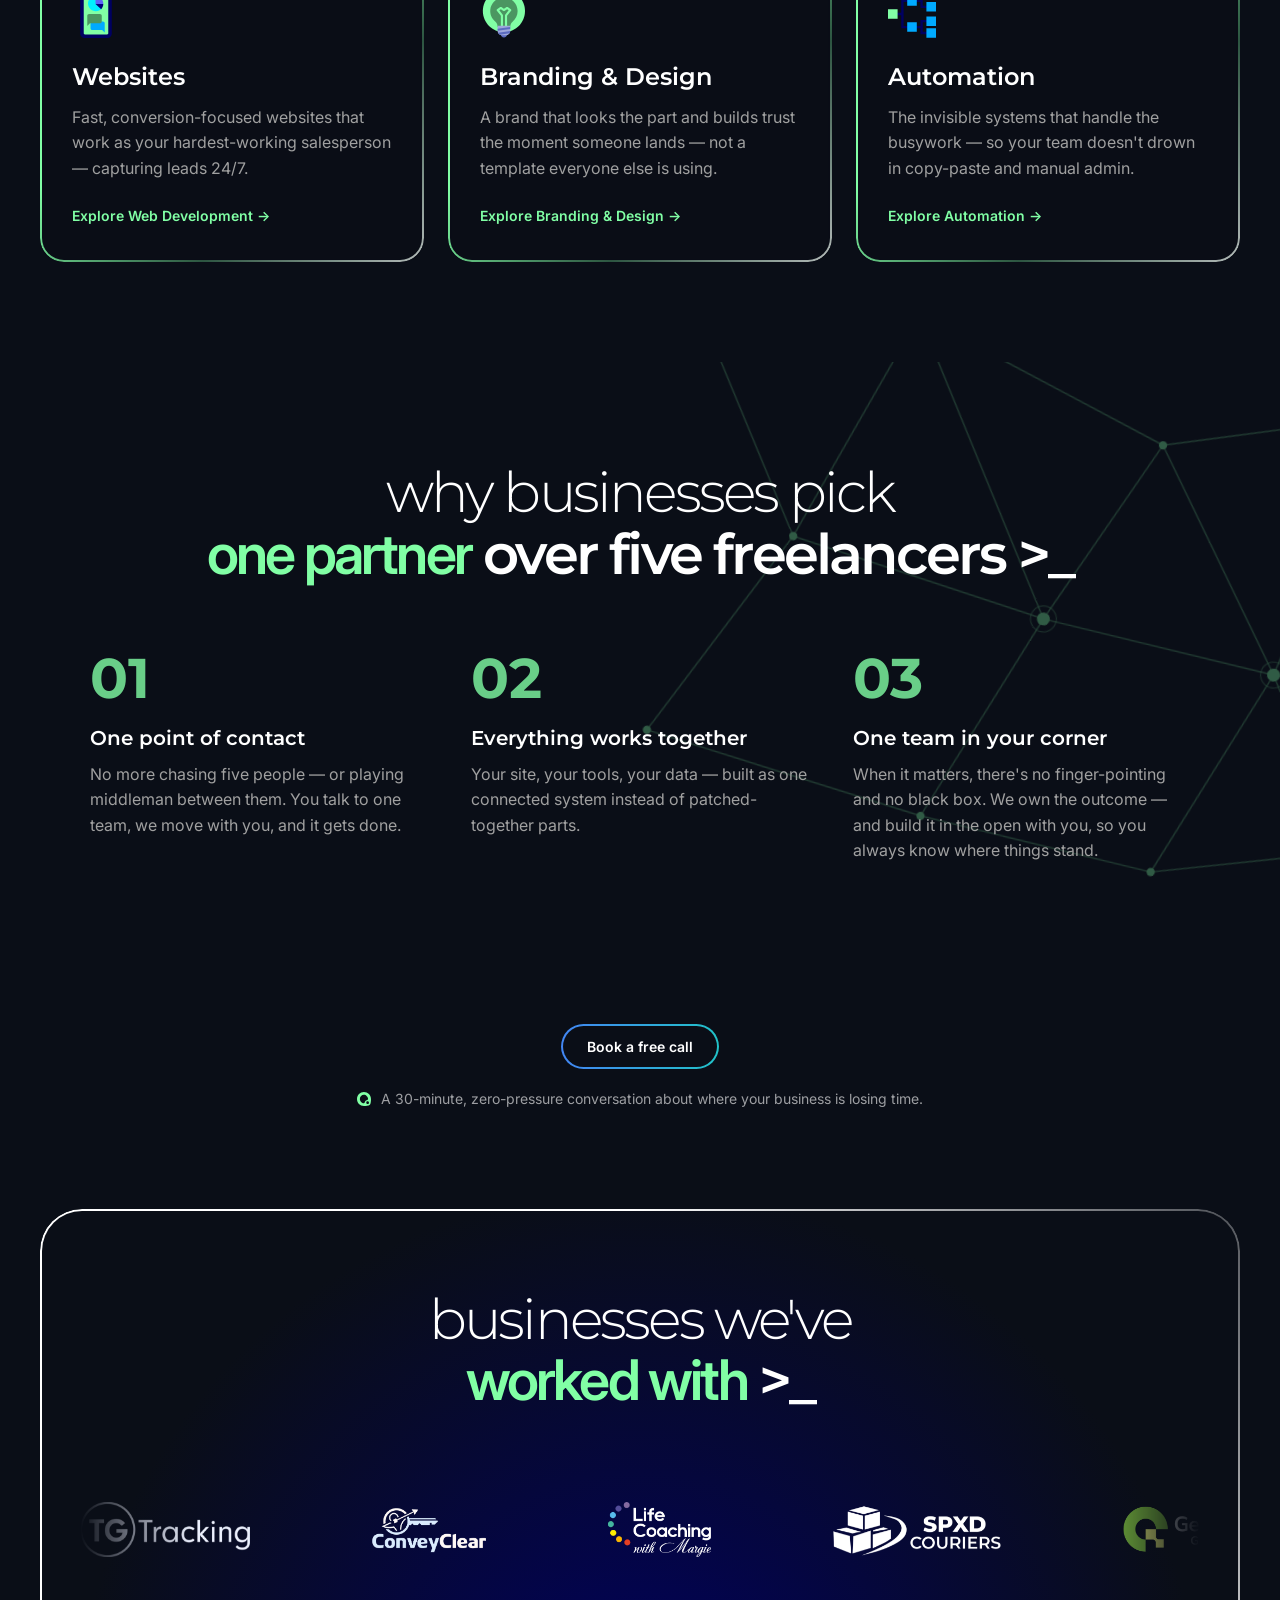
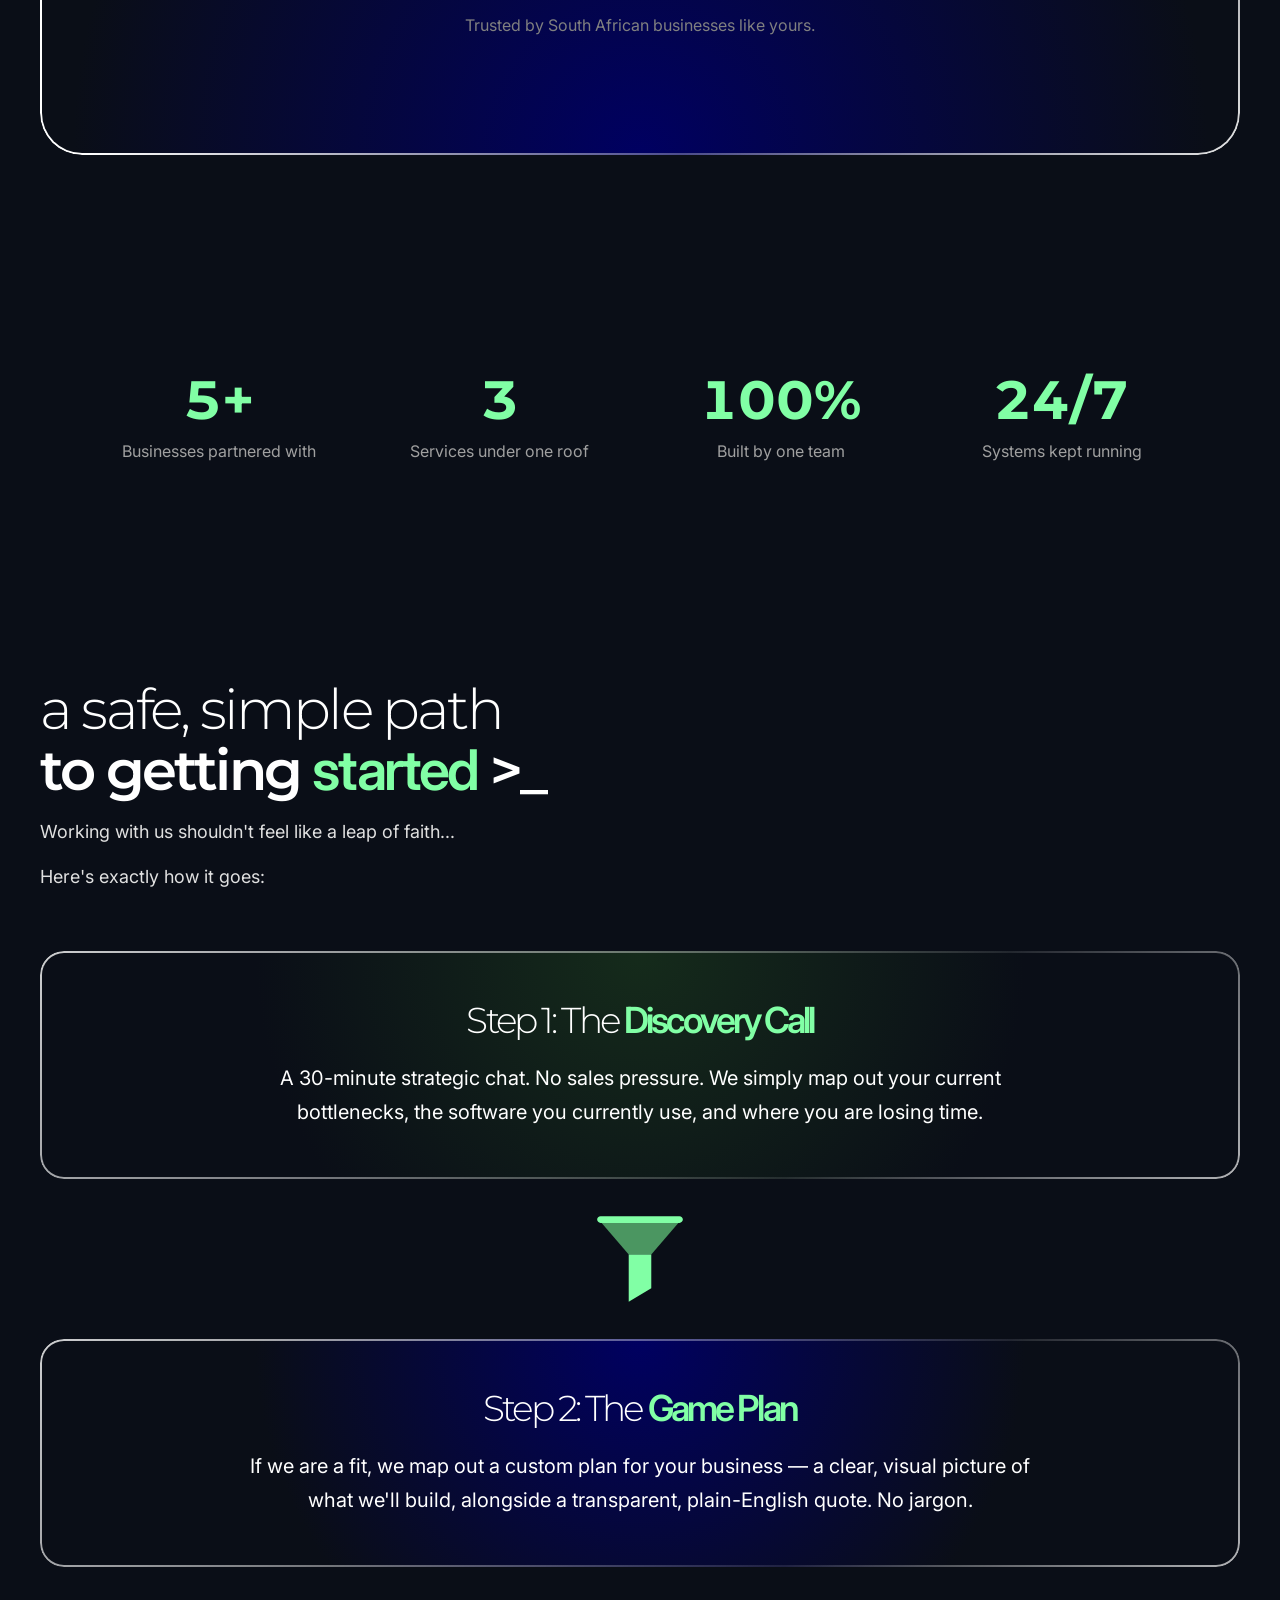
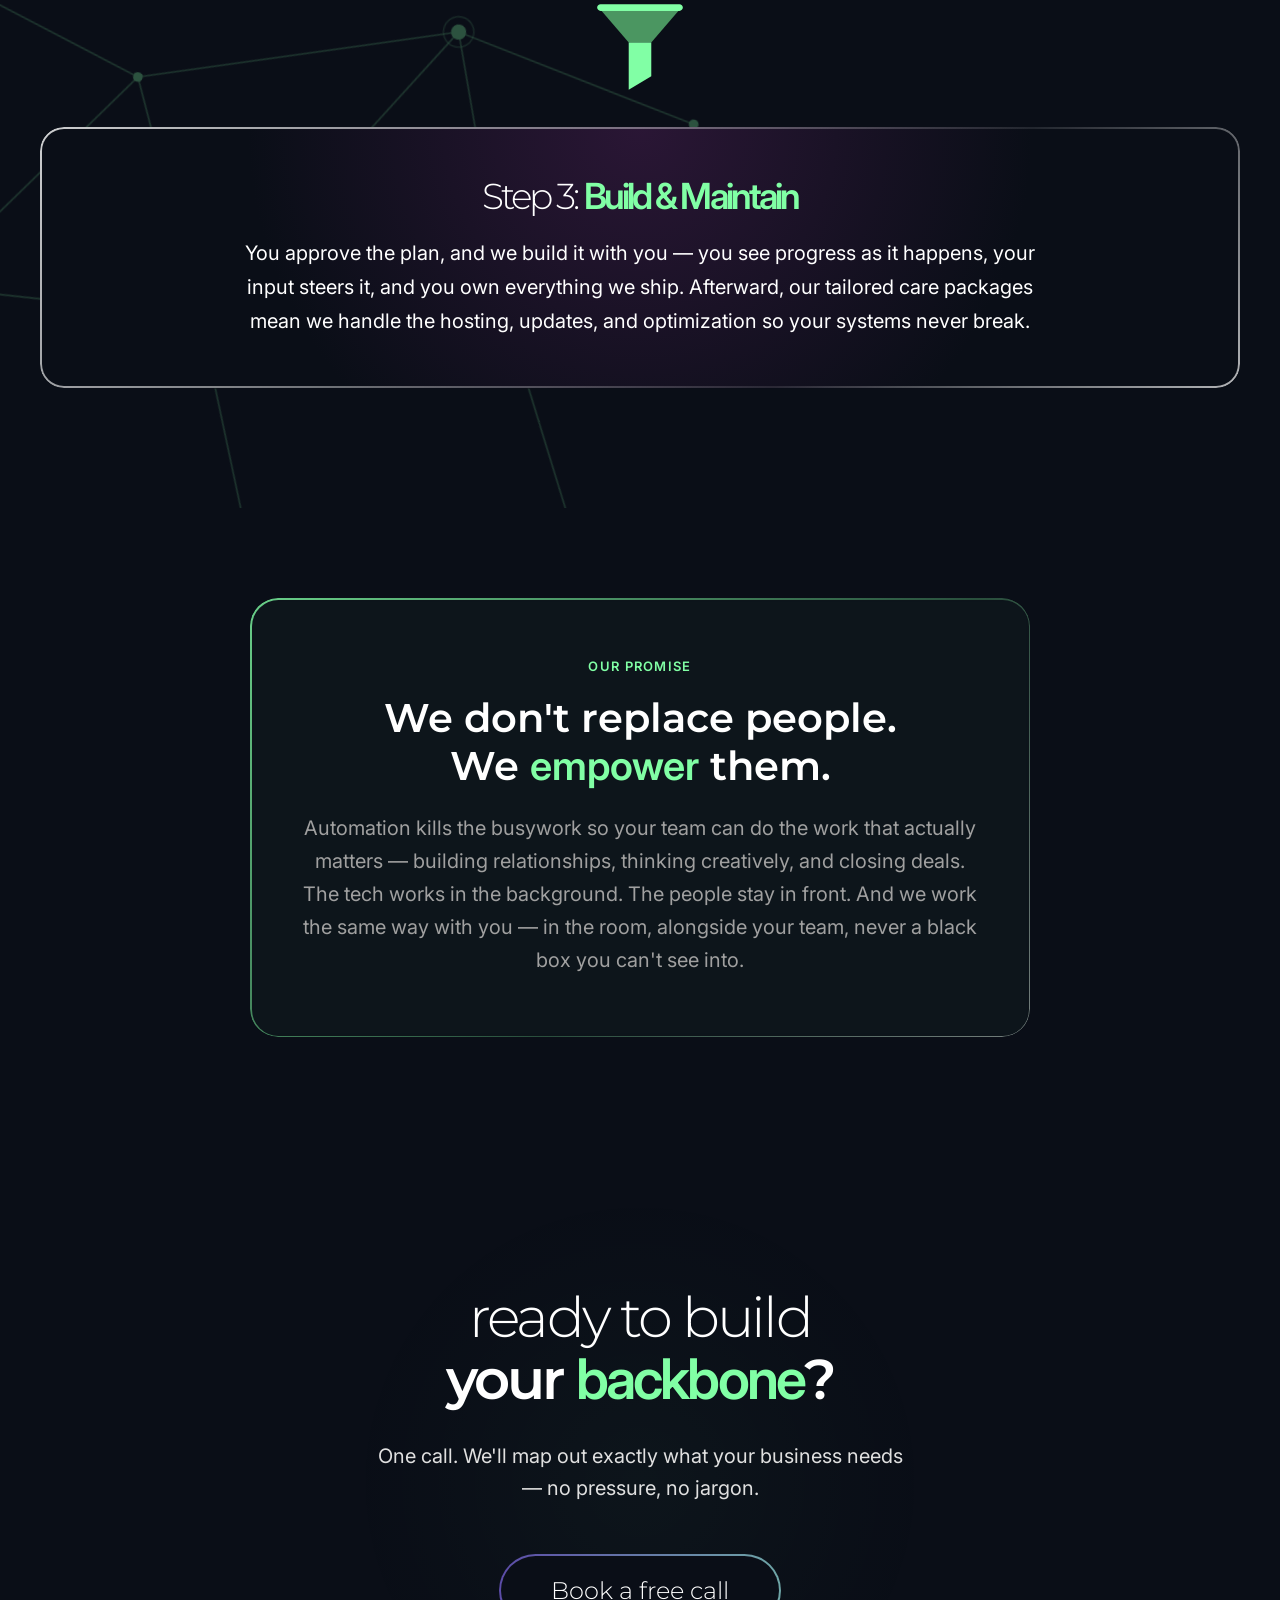
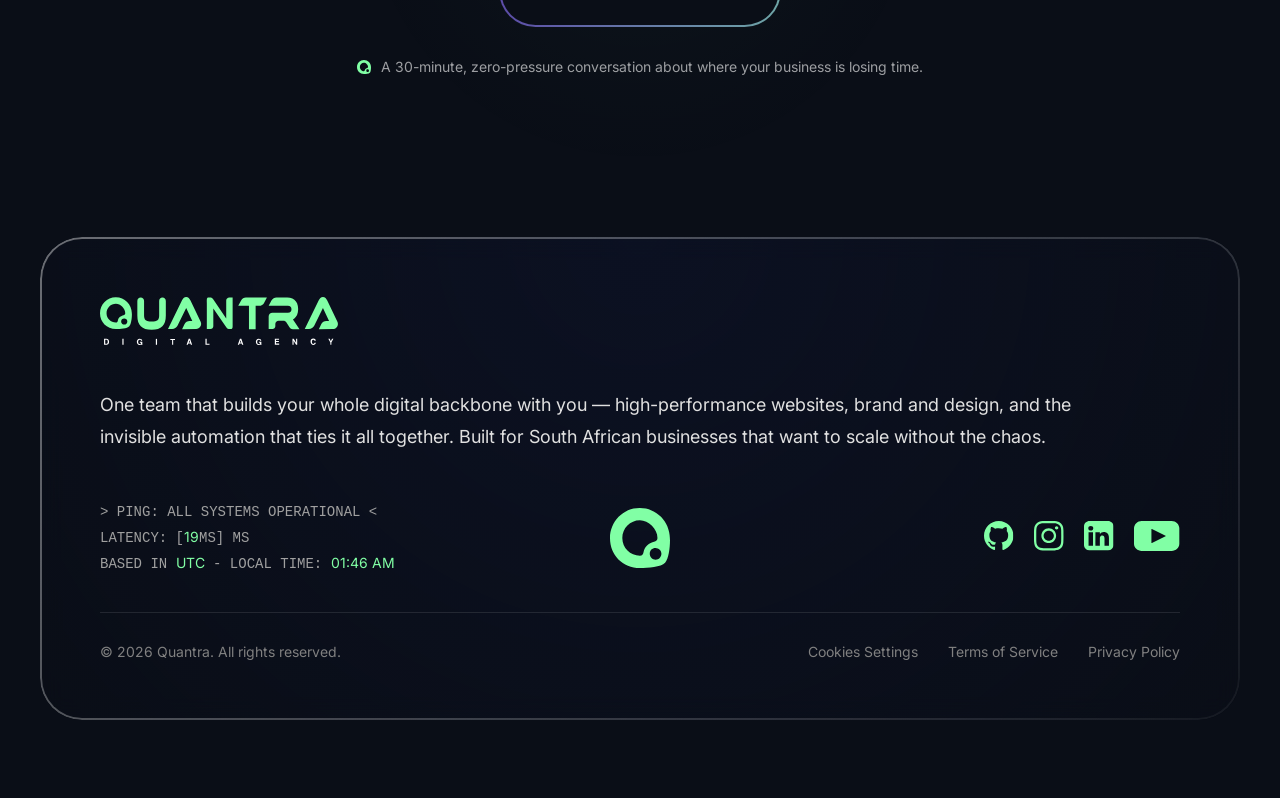
==== commit 76e0c2a2: "Site refresh: per-service design system, contact API, new pages, tool logos - Per-service accent sys" ====
--- a/index.html
+++ b/index.html
@@ -4,11 +4,46 @@
     <meta charset="UTF-8">
     <meta name="viewport" content="width=device-width, initial-scale=1.0">
     <link rel="icon" type="image/svg+xml" href="/assets/brand/icon-logo.svg">
-    <title>Quantra Digital Agency</title>
+    <title>Quantra Digital — Your whole digital backbone, one team</title>
     <link rel="preconnect" href="https://fonts.googleapis.com">
     <link rel="preconnect" href="https://fonts.gstatic.com" crossorigin>
     <link href="https://fonts.googleapis.com/css2?family=Inter:wght@400;500;600&family=Montserrat:wght@300;600;700&display=swap" rel="stylesheet">
     <link rel="stylesheet" href="/css/styles.css">
+    <meta name="description" content="Quantra Digital is a one-stop digital partner for South African businesses: high-performance websites, branding, and invisible automation, built with you, by one team.">
+    <link rel="canonical" href="https://quantratech.co.za">
+    <meta name="robots" content="index,follow">
+    <meta name="theme-color" content="#0A0E17">
+    <meta property="og:type" content="website">
+    <meta property="og:site_name" content="Quantra Digital">
+    <meta property="og:title" content="Quantra Digital — your whole digital backbone, one team">
+    <meta property="og:description" content="Quantra Digital is a one-stop digital partner for South African businesses: high-performance websites, branding, and invisible automation, built with you, by one team.">
+    <meta property="og:url" content="https://quantratech.co.za">
+    <meta property="og:image" content="https://quantratech.co.za/assets/brand/og-image.png">
+    <meta property="og:image:width" content="1200">
+    <meta property="og:image:height" content="630">
+    <meta name="twitter:card" content="summary_large_image">
+    <meta name="twitter:title" content="Quantra Digital — your whole digital backbone, one team">
+    <meta name="twitter:description" content="Quantra Digital is a one-stop digital partner for South African businesses: high-performance websites, branding, and invisible automation, built with you, by one team.">
+    <meta name="twitter:image" content="https://quantratech.co.za/assets/brand/og-image.png">
+    <script type="application/ld+json">
+    {
+      "@context": "https://schema.org",
+      "@type": "ProfessionalService",
+      "name": "Quantra Digital",
+      "url": "https://quantratech.co.za",
+      "logo": "https://quantratech.co.za/assets/brand/QuantraDigital_Logo_Full.svg",
+      "image": "https://quantratech.co.za/assets/brand/og-image.png",
+      "description": "One-stop digital partner for South African businesses: websites, branding, and invisible automation.",
+      "areaServed": { "@type": "Country", "name": "South Africa" },
+      "sameAs": [
+        "https://github.com/Zewn-ops",
+        "https://www.instagram.com/quantra.digital/",
+        "https://www.linkedin.com/company/quantratech-digital-agency",
+        "https://www.youtube.com/@QuantraDigital"
+      ]
+    }
+    </script>
+
 </head>
 <body>
 
@@ -21,7 +56,7 @@
         <div class="logo">
             <img src="/assets/brand/QuantraDigital_Logo_Full.svg" alt="Quantra Logo" class="logo-img">
         </div>
-        <a href="/contact?from=home" class="nav-btn">Let's Discuss Your Workflows</a>
+        <a href="/contact?from=home" class="nav-btn">Book a free call</a>
     </nav>
 
     <div class="side-menu-overlay"></div>
@@ -40,12 +75,12 @@
             <a href="/design" class="terminal-link">
                 <span class="prompt">&gt;_</span> <span class="link-text">Branding &amp; Design</span>
             </a>
-            <a href="/support" class="terminal-link">
-                <span class="prompt">&gt;_</span> <span class="link-text">IT Support</span>
-            </a>
-            <div class="terminal-link disabled">
-                <span class="prompt">&gt;_</span> <span class="link-text">Automation<span class="blink">_</span></span>
-            </div>
+            <a href="/automation" class="terminal-link">
+                <span class="prompt">&gt;_</span> <span class="link-text">Automation</span>
+            </a>
+            <a href="/about" class="terminal-link">
+                <span class="prompt">&gt;_</span> <span class="link-text">About</span>
+            </a>
             <div class="terminal-link disabled">
                 <span class="prompt">&gt;_</span> <span class="link-text">Coming Soon<span class="blink">_</span></span>
             </div>
@@ -55,75 +90,110 @@
         </div>
     </div>
 
+    <!-- 1. HERO — identity-led -->
     <header class="hero-section">
         <div class="hero-content">
-            <h1 class="hero-title-light">Stop Managing Software...</h1>
-            <h2 class="hero-title-bold">Start Scaling Your Business</h2>
+            <h1 class="hero-title-light">Your whole digital backbone,</h1>
+            <h2 class="hero-title-bold">built by <span class="brand-green">one team</span>.</h2>
             <p class="hero-subtitle">
-                <strong class="brand-green">Quantra</strong> is a one-stop shop for high-performance<br>
-                websites and invisible automation systems,<br>
-                built for <strong>You</strong>.
+                Websites, branding, and the invisible automation behind them &mdash;<br>
+                designed and built <strong>with you</strong>, by one team<br>
+                that actually answers the phone.
             </p>
-            <p class="hero-description">We <strong>eliminate</strong> manual tasks, <strong>reduce</strong> your SaaS bloat, and<br><strong>build</strong> digital infrastructure that works seamlessly in the<br>background</p>
-            <span class="hero-highlight">—so you can focus on growth.</span>
+            <div class="hero-cta-row">
+                <a href="/contact?from=home" class="nav-btn">Book a free call</a>
+                <a href="#services" class="hero-secondary-link">See what we do &darr;</a>
+            </div>
         </div>
     </header>
 
-    <section class="empower-section">
-        <div class="empower-content">
-            <div class="empower-left">
-                <h2 class="empower-light">we don't replace people</h2>
-                <h2 class="empower-bold">we <span class="brand-green">empower</span> them</h2>
-                <div class="empower-icon">
-                    <img src="/assets/icons/icon-lightbulb.svg" alt="Lightbulb" class="lightbulb-img">
-                </div>
-                <div class="empower-text">
-                    <p>Automation isn't about eliminating your workforce; it's about eliminating their bottlenecks.</p>
-                    <p>When we build your systems, we remove the need for manual data entry that leads to more time for what matters.</p>
-                    <p>This allows your team to focus on what they do best: building relationships, thinking creatively, and closing deals.</p>
-                    <span class="terminal-prompt">&gt;_</span>
-                </div>
-            </div>
-            <div class="empower-right">
-                <div class="cards-grid">
-                    <div class="feature-card border-green" data-modal="fatigue">
-                        <img src="/assets/icons/icon-fatigue.svg" alt="Data Fatigue" class="feature-svg">
-                        <h4>Eliminate data<br>fatigue</h4>
-                        <p>Automate the endless copy-pasting and repetitive daily admin.</p>
-                    </div>
-                    <div class="feature-card border-white" data-modal="isolation">
-                        <img src="/assets/icons/icon-isolation.svg" alt="Team Isolation" class="feature-svg">
-                        <h4>Break team<br>isolation</h4>
-                        <p>Sync your software so your entire team is always aligned.</p>
-                    </div>
-                    <div class="feature-card border-white" data-modal="capacity">
-                        <img src="/assets/icons/icon-capacity.svg" alt="Human Capacity" class="feature-svg">
-                        <h4>Elevate human<br>capacity</h4>
-                        <p>Free your staff to focus on strategy, relationships, and growth.</p>
-                    </div>
-                    <div class="feature-card border-green" data-modal="chaos">
-                        <img src="/assets/icons/icon-chaos.svg" alt="Scale Chaos" class="feature-svg">
-                        <h4>Scale without<br>chaos</h4>
-                        <p>Automate the endless copy-pasting and repetitive daily admin.</p>
-                    </div>
-                </div>
-            </div>
-        </div>
-    </section>
-
+    <!-- 2. THE PROBLEM — warm / soft -->
+    <section class="warm-section">
+        <div class="warm-card">
+            <span class="warm-eyebrow">We get it</span>
+            <h2 class="warm-title">Running a business is enough work already.</h2>
+            <p class="warm-body">
+                Juggling three different freelancers. A website that looks fine but brings no
+                leads. Half your day lost to admin and tools that don't talk to each other.
+                You didn't start your business to babysit your tech &mdash; so let's take that
+                weight off your plate, together. You stay in charge; we do the heavy lifting.
+            </p>
+        </div>
+    </section>
+
+    <!-- 3. SERVICES SPREAD — one team, everything digital -->
+    <section class="services-section" id="services">
+        <div class="services-inner">
+            <div class="services-heading">
+                <h2 class="empower-light">one team,</h2>
+                <h2 class="empower-bold">everything <span class="brand-green">digital</span> &gt;_</h2>
+            </div>
+            <div class="service-grid">
+                <a href="/web-dev" class="service-card">
+                    <img src="/assets/icons/icon-phone.svg" alt="Websites" class="service-card-icon">
+                    <h3 class="service-card-title">Websites</h3>
+                    <p class="service-card-text">Fast, conversion-focused websites that work as your hardest-working salesperson &mdash; capturing leads 24/7.</p>
+                    <span class="service-card-arrow">Explore Web Development &rarr;</span>
+                </a>
+                <a href="/design" class="service-card">
+                    <img src="/assets/icons/icon-lightbulb.svg" alt="Branding &amp; Design" class="service-card-icon">
+                    <h3 class="service-card-title">Branding &amp; Design</h3>
+                    <p class="service-card-text">A brand that looks the part and builds trust the moment someone lands &mdash; not a template everyone else is using.</p>
+                    <span class="service-card-arrow">Explore Branding &amp; Design &rarr;</span>
+                </a>
+                <a href="/automation" class="service-card">
+                    <img src="/assets/icons/icon-nodes.svg" alt="Automation" class="service-card-icon">
+                    <h3 class="service-card-title">Automation</h3>
+                    <p class="service-card-text">The invisible systems that handle the busywork &mdash; so your team doesn't drown in copy-paste and manual admin.</p>
+                    <span class="service-card-arrow">Explore Automation &rarr;</span>
+                </a>
+            </div>
+        </div>
+    </section>
+
+    <!-- 4. WHY ONE TEAM — numbered (parallax host) -->
+    <section class="why-section has-parallax">
+        <div class="parallax-node parallax-node--a" data-speed="-0.22" data-tf="rotate(8deg) scale(1.15)" aria-hidden="true"></div>
+        <div class="why-inner">
+            <div class="why-heading">
+                <h2 class="empower-light">why businesses pick</h2>
+                <h2 class="empower-bold"><span class="brand-green">one partner</span> over five freelancers &gt;_</h2>
+            </div>
+            <div class="why-grid">
+                <div class="why-item">
+                    <div class="why-num">01</div>
+                    <h3 class="why-item-title">One point of contact</h3>
+                    <p class="why-item-text">No more chasing five people &mdash; or playing middleman between them. You talk to one team, we move with you, and it gets done.</p>
+                </div>
+                <div class="why-item">
+                    <div class="why-num">02</div>
+                    <h3 class="why-item-title">Everything works together</h3>
+                    <p class="why-item-text">Your site, your tools, your data &mdash; built as one connected system instead of patched-together parts.</p>
+                </div>
+                <div class="why-item">
+                    <div class="why-num">03</div>
+                    <h3 class="why-item-title">One team in your corner</h3>
+                    <p class="why-item-text">When it matters, there's no finger-pointing and no black box. We own the outcome &mdash; and build it in the open with you, so you always know where things stand.</p>
+                </div>
+            </div>
+        </div>
+    </section>
+
+    <!-- 5. MID CTA -->
     <section class="cta-section">
-        <a href="/contact?from=home" class="nav-btn">Let's Discuss Your Workflows</a>
+        <a href="/contact?from=home-mid" class="nav-btn">Book a free call</a>
         <div class="cta-note">
             <img src="/assets/brand/icon-logo.svg" alt="Quantra Icon" class="cta-icon">
-            <span class="cta-note-text">A 30-minute, zero-pressure conversation about your pain-points &amp; bottlenecks.</span>
-        </div>
-    </section>
-
+            <span class="cta-note-text">A 30-minute, zero-pressure conversation about where your business is losing time.</span>
+        </div>
+    </section>
+
+    <!-- 6. PROOF — client ticker -->
     <section class="slider-section">
         <div class="slider-card">
             <div class="slider-title">
-                <h2 class="empower-light">people we've</h2>
-                <h2 class="empower-bold"><span class="brand-green">worked with</span> >_</h2>
+                <h2 class="empower-light">businesses we've</h2>
+                <h2 class="empower-bold"><span class="brand-green">worked with</span> &gt;_</h2>
             </div>
             <div class="slider-container">
                 <div class="logo-track">
@@ -140,79 +210,41 @@
                     <img src="/assets/logos/gekko-logo.webp" alt="Gekko" class="client-logo clickable-logo" data-modal="gekko">
                 </div>
             </div>
-        </div>
-    </section>
-
-    <section class="infra-section">
-        <div class="infra-container">
-            <div class="infra-header">
-                <h2 class="empower-light">digital infrastructure</h2>
-                <h2 class="empower-bold">built to <span class="brand-green">scale</span> >_</h2>
-                <p class="infra-subtitle">Everything you need to capture leads and manage them effortlessly, engineered under one roof.</p>
-            </div>
-            <div class="infra-grid">
-                <div class="infra-card" data-modal="websites">
-                    <img src="/assets/icons/icon-phone.svg" alt="Modern Websites" class="infra-icon">
-                    <h4 class="infra-card-title">Modern websites<br>are <span class="brand-green bold-text">effective</span></h4>
-                    <p class="infra-card-text">Forget about broken links and slow load times. We'll build a fast and conversion-optimized website that can act as your salesperson, working 24/7 to capture and quality leads for your pipelines.</p>
-                </div>
-                <div class="infra-card" data-modal="workflows">
-                    <img src="/assets/icons/icon-nodes.svg" alt="Automated Workflows" class="infra-icon">
-                    <h4 class="infra-card-title">Automated workflows<br><span class="brand-green bold-text">save</span> time</h4>
-                    <p class="infra-card-text">We use advanced tools to connect your apps, automate your emails, and manage your tasks invisibly. You get the results without the repetitive work and stop drowning in manual admin.</p>
-                </div>
-                <div class="infra-card" data-modal="tech">
-                    <img src="/assets/icons/icon-compass.svg" alt="Tech" class="infra-icon">
-                    <h4 class="infra-card-title">Tech that doesn't<br><span class="brand-green bold-text">break</span> the bank.</h4>
-                    <p class="infra-card-text">Paying for software you barely use? We audit your current tools, eliminate costly overlaps, and design a streamlined system tailored specifically to your business processes. Reduce overhead, increase clarity.</p>
-                </div>
-            </div>
-        </div>
-    </section>
-
-    <section class="cta-section">
-        <a href="/contact?from=home-mid" class="nav-btn">Let's Discuss Your Workflows</a>
-        <div class="cta-note">
-            <img src="/assets/brand/icon-logo.svg" alt="Quantra Icon" class="cta-icon">
-            <span class="cta-note-text">A 30-minute, zero-pressure conversation about your pain-points &amp; bottlenecks.</span>
-        </div>
-    </section>
-
-    <section class="slider-section">
-        <div class="slider-card tools-card">
-            <div class="slider-title">
-                <h2 class="empower-light">tools that</h2>
-                <h2 class="empower-bold">we <span class="brand-green">use</span> >_</h2>
-            </div>
-            <div class="slider-container">
-                <div class="logo-track">
-                    <img src="/assets/logos/clickup-logo.webp" alt="ClickUp" class="client-logo clickable-logo" data-modal="clickup">
-                    <img src="/assets/logos/figma-logo.webp" alt="Figma" class="client-logo clickable-logo" data-modal="figma">
-                    <img src="/assets/logos/gws-logo.webp" alt="Google Workspace" class="client-logo clickable-logo" data-modal="gws">
-                    <img src="/assets/logos/n8n-logo.webp" alt="n8n" class="client-logo clickable-logo" data-modal="n8n">
-                    <img src="/assets/logos/pipedrive-logo.webp" alt="Pipedrive" class="client-logo clickable-logo" data-modal="pipedrive">
-                    <img src="/assets/logos/shopify-logo.webp" alt="Shopify" class="client-logo clickable-logo" data-modal="shopify">
-                    <img src="/assets/logos/wp-logo.webp" alt="WordPress" class="client-logo clickable-logo" data-modal="wp">
-                    <!-- Duplicate set for infinite scroll -->
-                    <img src="/assets/logos/clickup-logo.webp" alt="ClickUp" class="client-logo clickable-logo" data-modal="clickup">
-                    <img src="/assets/logos/figma-logo.webp" alt="Figma" class="client-logo clickable-logo" data-modal="figma">
-                    <img src="/assets/logos/gws-logo.webp" alt="Google Workspace" class="client-logo clickable-logo" data-modal="gws">
-                    <img src="/assets/logos/n8n-logo.webp" alt="n8n" class="client-logo clickable-logo" data-modal="n8n">
-                    <img src="/assets/logos/pipedrive-logo.webp" alt="Pipedrive" class="client-logo clickable-logo" data-modal="pipedrive">
-                    <img src="/assets/logos/shopify-logo.webp" alt="Shopify" class="client-logo clickable-logo" data-modal="shopify">
-                    <img src="/assets/logos/wp-logo.webp" alt="WordPress" class="client-logo clickable-logo" data-modal="wp">
-                </div>
-            </div>
-        </div>
-    </section>
-
-    <section class="process-section">
+            <p class="proof-tagline">Trusted by South African businesses like yours.</p>
+        </div>
+    </section>
+
+    <!-- 6b. STAT STRIP — animated counters -->
+    <section class="stats-section reveal">
+        <div class="stats-inner">
+            <div class="stat-item">
+                <div class="stat-num" data-count="5" data-suffix="+">0</div>
+                <div class="stat-label">Businesses partnered with</div>
+            </div>
+            <div class="stat-item">
+                <div class="stat-num" data-count="3">0</div>
+                <div class="stat-label">Services under one roof</div>
+            </div>
+            <div class="stat-item">
+                <div class="stat-num" data-count="100" data-suffix="%">0</div>
+                <div class="stat-label">Built by one team</div>
+            </div>
+            <div class="stat-item">
+                <div class="stat-num">24/7</div>
+                <div class="stat-label">Systems kept running</div>
+            </div>
+        </div>
+    </section>
+
+    <!-- 7. HOW WE WORK — process (parallax host) -->
+    <section class="process-section has-parallax">
+        <div class="parallax-node parallax-node--b" data-speed="-0.34" data-tf="scaleX(-1) rotate(-12deg) scale(1.35)" aria-hidden="true"></div>
         <div class="process-container">
             <div class="process-header">
-                <h2 class="empower-light">a safe, secure path</h2>
-                <h2 class="empower-bold">to business <span class="brand-green">clarity</span> >_</h2>
-                <p class="process-subtitle">Upgrading your business systems shouldn't feel like a leap of faith...</p>
-                <p class="process-subtitle">Here is our precise <strong>integration process:</strong></p>
+                <h2 class="empower-light">a safe, simple path</h2>
+                <h2 class="empower-bold">to getting <span class="brand-green">started</span> &gt;_</h2>
+                <p class="process-subtitle">Working with us shouldn't feel like a leap of faith...</p>
+                <p class="process-subtitle">Here's exactly how it goes:</p>
             </div>
             <div class="process-flow">
                 <div class="process-card card-green process-step-card" data-step="discovery">
@@ -221,29 +253,44 @@
                 </div>
                 <img src="/assets/icons/icon-funnel.svg" alt="Next Step" class="process-separator">
                 <div class="process-card card-blue process-step-card" data-step="blueprint">
-                    <h4 class="process-card-title">Step 2: The <span class="brand-green bold-text">Workflow Blueprint</span></h4>
-                    <p class="process-card-text">If we are a fit, I will map out a custom "Digital Architecture Plan" for your business. You get a clear, visual flowchart of how we can automate your processes and improve your site, alongside a transparent, plain-English quote.</p>
+                    <h4 class="process-card-title">Step 2: The <span class="brand-green bold-text">Game Plan</span></h4>
+                    <p class="process-card-text">If we are a fit, we map out a custom plan for your business &mdash; a clear, visual picture of what we'll build, alongside a transparent, plain-English quote. No jargon.</p>
                 </div>
                 <img src="/assets/icons/icon-funnel.svg" alt="Next Step" class="process-separator">
                 <div class="process-card card-purple process-step-card" data-step="build">
                     <h4 class="process-card-title">Step 3: <span class="brand-green bold-text">Build &amp; Maintain</span></h4>
-                    <p class="process-card-text">You approve the blueprint, and we build your system. Afterward, our tailored retention packages mean we handle the hosting, updates, and optimization so your systems never break.</p>
-                </div>
-            </div>
-        </div>
-    </section>
-
+                    <p class="process-card-text">You approve the plan, and we build it with you &mdash; you see progress as it happens, your input steers it, and you own everything we ship. Afterward, our tailored care packages mean we handle the hosting, updates, and optimization so your systems never break.</p>
+                </div>
+            </div>
+        </div>
+    </section>
+
+    <!-- 8. THE HUMAN PROMISE — warm / soft -->
+    <section class="warm-section">
+        <div class="warm-card warm-card--promise">
+            <span class="warm-eyebrow">Our promise</span>
+            <h2 class="warm-title">We don't replace people.<br>We <span class="brand-green">empower</span> them.</h2>
+            <p class="warm-body">
+                Automation kills the busywork so your team can do the work that actually matters &mdash;
+                building relationships, thinking creatively, and closing deals. The tech works in the
+                background. The people stay in front. And we work the same way with you &mdash; in the
+                room, alongside your team, never a black box you can't see into.
+            </p>
+        </div>
+    </section>
+
+    <!-- 9. FINAL CTA -->
     <section class="final-cta-section">
         <div class="final-cta-container">
             <div class="final-cta-header">
-                <h2 class="empower-light">ready to make your tech</h2>
-                <h2 class="empower-bold"><span class="brand-green">work</span> for you?</h2>
-                <p class="final-cta-subtitle">Let's build a system that scales your business<br>and buys back your time.</p>
-            </div>
-            <a href="/contact?from=home-final" class="large-cta-btn">Book Your Free Systems Audit</a>
+                <h2 class="empower-light">ready to build</h2>
+                <h2 class="empower-bold">your <span class="brand-green">backbone</span>?</h2>
+                <p class="final-cta-subtitle">One call. We'll map out exactly what your business needs<br>&mdash; no pressure, no jargon.</p>
+            </div>
+            <a href="/contact?from=home-final" class="large-cta-btn">Book a free call</a>
             <div class="cta-note">
                 <img src="/assets/brand/icon-logo.svg" alt="Quantra Icon" class="cta-icon">
-                <span class="cta-note-text">A 30-minute, zero-pressure conversation about your pain-points &amp; bottlenecks.</span>
+                <span class="cta-note-text">A 30-minute, zero-pressure conversation about where your business is losing time.</span>
             </div>
         </div>
     </section>
@@ -251,7 +298,7 @@
     <footer class="footer-section">
         <div class="footer-card">
             <img src="/assets/brand/QuantraDigital_Logo_Full.svg" alt="Quantra Logo" class="footer-logo">
-            <p class="footer-bio">If we are a fit, I will map out a custom "Digital Systems Plan" for your business. You get a clear, visual flowchart of how this customized blueprint transforms your business operations and integrates your core systems for visual clarity.</p>
+            <p class="footer-bio">One team that builds your whole digital backbone with you &mdash; high-performance websites, brand and design, and the invisible automation that ties it all together. Built for South African businesses that want to scale without the chaos.</p>
             <div class="footer-middle">
                 <div class="footer-terminal">
                     <p>&gt; PING: ALL SYSTEMS OPERATIONAL &lt;</p>
--- a/css/styles.css
+++ b/css/styles.css
@@ -1,3 +1,5 @@
+@import url('tokens.css');
+
 /* --- 0. CSS CUSTOM PROPERTIES --- */
 :root {
     --brand-green: #81FFA5;
@@ -15,9 +17,14 @@
     font-family: 'Inter', sans-serif;
 }
 
+html {
+    background-color: var(--bg-dark);
+}
+
 body {
-    background-color: var(--bg-dark);
+    background-color: transparent; /* ambient bg layers (Section 24) show through */
     color: white;
+    position: relative; /* positioning context for .parallax-bg (Section 24) */
 }
 
 /* --- 2. NAVIGATION BAR --- */
@@ -106,7 +113,7 @@
     justify-content: center;
     padding: 120px 20px 80px 20px;
     text-align: center;
-    background: radial-gradient(circle at top, rgba(20, 30, 80, 0.5) 0%, transparent 50%);
+    background: radial-gradient(circle at top, var(--hero-glow) 0%, transparent 50%);
 }
 
 .hero-content {
@@ -114,6 +121,8 @@
     display: flex;
     flex-direction: column;
     align-items: center;
+    position: relative; /* sit above the sharp-hero node motif (Section 24) */
+    z-index: 1;
 }
 
 .hero-title-light {
@@ -258,7 +267,7 @@
 
 .feature-card:hover {
     transform: translateY(-8px);
-    box-shadow: 0 20px 40px rgba(0, 0, 0, 0.5), 0 0 20px rgba(129, 255, 165, 0.05);
+    box-shadow: 0 20px 40px rgba(0, 0, 0, 0.5), 0 0 20px rgba(var(--brand-green-rgb), 0.05);
 }
 
 /* Border base */
@@ -279,12 +288,12 @@
 /* Shimmer gradients */
 .border-green::before {
     background: linear-gradient(135deg,
-        rgba(129, 255, 165, 1) 0%,
-        rgba(129, 255, 165, 1) 17%,
-        rgba(129, 255, 165, 0.3) 34%,
-        rgba(129, 255, 165, 1) 53%,
-        rgba(129, 255, 165, 1) 75%,
-        rgba(129, 255, 165, 0.3) 100%
+        rgba(var(--brand-green-rgb), 1) 0%,
+        rgba(var(--brand-green-rgb), 1) 17%,
+        rgba(var(--brand-green-rgb), 0.3) 34%,
+        rgba(var(--brand-green-rgb), 1) 53%,
+        rgba(var(--brand-green-rgb), 1) 75%,
+        rgba(var(--brand-green-rgb), 0.3) 100%
     );
 }
 
@@ -503,7 +512,7 @@
 
 .infra-card:hover {
     transform: translateY(-8px);
-    box-shadow: 0 20px 40px rgba(0, 0, 0, 0.5), 0 0 20px rgba(129, 255, 165, 0.05);
+    box-shadow: 0 20px 40px rgba(0, 0, 0, 0.5), 0 0 20px rgba(var(--brand-green-rgb), 0.05);
 }
 
 .infra-card::before {
@@ -1060,7 +1069,9 @@
 .process-card::before,
 .footer-card::before,
 .form-card::before,
-.policy-card::before {
+.policy-card::before,
+.warm-card::before,
+.service-card::before {
     background-size: 200% 200%;
     animation: fluidGradient 4s ease-in-out infinite;
 }
@@ -1785,13 +1796,432 @@
     font-style: italic;
 }
 
-/* --- 24. MOBILE RESPONSIVENESS --- */
+/* --- 24. AMBIENT BACKGROUND SYSTEM --- */
+/* Bespoke layered page background (design ref: Bitwarden — clean, purposeful,
+   dark, intentional). Pure-CSS fixed layers on <body> so all 9 pages inherit it
+   with zero per-file markup. The dot mesh + glow blooms are brand-wide ambient
+   texture (not a sharp-only component) so they hold the two-aesthetic rule; the
+   technical node motif is scoped to sharp heroes only. No build / vanilla. */
+
+/* Layer 1 — fine dot mesh tiled across the viewport, faded toward the bottom */
+body::before {
+    content: "";
+    position: fixed;
+    inset: 0;
+    z-index: -2;
+    pointer-events: none;
+    background-image: url('/assets/bg/dot-grid.svg');
+    background-size: 32px 32px;
+    opacity: 0.35;
+    -webkit-mask-image: radial-gradient(120% 90% at 50% 0%, #000 0%, rgba(0,0,0,0.45) 55%, transparent 100%);
+            mask-image: radial-gradient(120% 90% at 50% 0%, #000 0%, rgba(0,0,0,0.45) 55%, transparent 100%);
+}
+
+/* Layer 2 — soft brand-colour glow blooms (green / blue / indigo) */
+body::after {
+    content: "";
+    position: fixed;
+    inset: 0;
+    z-index: -1;
+    pointer-events: none;
+    background:
+        radial-gradient(55% 45% at 15% 10%, rgba(129, 255, 165, 0.06) 0%, transparent 60%),
+        radial-gradient(50% 45% at 85% 16%, rgba(66, 134, 244, 0.05) 0%, transparent 60%),
+        radial-gradient(70% 55% at 50% 108%, rgba(92, 76, 168, 0.06) 0%, transparent 60%);
+}
+
+/* Layer 3 — technical node-mesh motif, sharp heroes only (not the soft support hero) */
+.hero-section:not(.hero-section--soft) {
+    position: relative;
+    overflow: hidden;
+}
+.hero-section:not(.hero-section--soft)::after {
+    content: "";
+    position: absolute;
+    inset: 0;
+    z-index: 0; /* above the hero's radial-gradient base, below .hero-content (z-index 1) */
+    pointer-events: none;
+    background-image: url('/assets/bg/node-mesh.svg');
+    background-repeat: no-repeat;
+    background-position: center top;
+    background-size: 1100px auto;
+    opacity: 0.22;
+    -webkit-mask-image: linear-gradient(180deg, #000 0%, transparent 88%);
+            mask-image: linear-gradient(180deg, #000 0%, transparent 88%);
+}
+
+/* Layer 4 — parallax node motifs hosted INSIDE transparent sections (same trick
+   as the hero motif, so section backgrounds never cover them). Each .has-parallax
+   section is its own stacking context; the node sits at z-index 0 behind the
+   section's content (which is raised to z-index 1) and is clipped to the section.
+   js/main.js drifts each node FASTER than scroll (negative data-speed). */
+.has-parallax {
+    position: relative;
+    overflow: hidden;
+    isolation: isolate;
+}
+.has-parallax > .parallax-node {
+    position: absolute;
+    z-index: 0;           /* behind section content (raised below), above section bg */
+    width: 820px;
+    height: 574px;        /* node-mesh.svg native ratio 800×560 */
+    background-image: url('/assets/bg/node-mesh.svg');
+    background-repeat: no-repeat;
+    background-size: contain;
+    pointer-events: none;
+    will-change: transform;
+}
+/* raise every other (real content) child above the node */
+.has-parallax > *:not(.parallax-node) {
+    position: relative;
+    z-index: 1;
+}
+/* base transforms below are mirrored in data-tf on the markup so JS can compose
+   them with the scroll translate */
+.parallax-node--a {
+    top: -60px;
+    right: -130px;
+    opacity: 0.32;
+    transform: rotate(8deg) scale(1.15);
+}
+.parallax-node--b {
+    bottom: -80px;
+    left: -150px;
+    opacity: 0.28;
+    transform: scaleX(-1) rotate(-12deg) scale(1.35);
+}
+
+/* --- 25. HOME (VISION) PAGE --- */
+/* Vision-led home: warm/soft narrative blocks blended into the dark technical
+   shell. Sharp sections keep >_ + green; the human sections (.warm-card) use the
+   soft aesthetic (1px borders, gentle radii, no >_). */
+
+/* hero CTA row (primary button + secondary scroll link) */
+.hero-cta-row {
+    display: flex;
+    align-items: center;
+    gap: 28px;
+    margin-top: 40px;
+    flex-wrap: wrap;
+    justify-content: center;
+}
+.hero-secondary-link {
+    color: var(--text-muted);
+    text-decoration: none;
+    font-size: 15px;
+    font-weight: 500;
+    transition: color var(--transition-soft);
+}
+.hero-secondary-link:hover { color: var(--brand-green); }
+
+/* warm narrative blocks (soft aesthetic) */
+.warm-section {
+    padding: 90px 24px;
+    display: flex;
+    justify-content: center;
+}
+.warm-card {
+    position: relative;
+    z-index: 1;
+    max-width: 780px;
+    width: 100%;
+    text-align: center;
+    background: rgba(10, 14, 23, 0.4);
+    backdrop-filter: blur(2px);
+    -webkit-backdrop-filter: blur(2px);
+    border-radius: 28px;
+    padding: 60px 52px;
+}
+/* glass shimmer border — same system as service cards, slightly softer so the
+   home/about narrative blocks read as a touch distinct from the service pages */
+.warm-card::before {
+    content: "";
+    position: absolute;
+    inset: 0;
+    border-radius: 28px;
+    padding: 1.5px;
+    background-image: linear-gradient(135deg,
+        rgba(var(--accent-rgb), 0.8) 0%,
+        rgba(var(--accent-rgb), 0.25) 30%,
+        rgba(255, 255, 255, 0.5) 55%,
+        rgba(var(--accent-rgb), 0.25) 75%,
+        rgba(var(--accent-rgb), 0.8) 100%
+    );
+    -webkit-mask: linear-gradient(#fff 0 0) content-box, linear-gradient(#fff 0 0);
+    -webkit-mask-composite: xor;
+    mask-composite: exclude;
+    z-index: -1;
+}
+.warm-eyebrow {
+    display: block;
+    color: var(--brand-green);
+    font-size: 13px;
+    font-weight: 600;
+    letter-spacing: 0.1em;
+    text-transform: uppercase;
+    margin-bottom: 20px;
+}
+.warm-title {
+    font-family: var(--font-display);
+    font-weight: 600;
+    font-size: 34px;
+    line-height: 1.2;
+    color: #fff;
+    margin-bottom: 22px;
+}
+.warm-body {
+    color: var(--text-muted);
+    font-size: var(--text-body-lg);
+    line-height: 1.65;
+}
+.warm-card--promise {
+    background: rgba(129, 255, 165, 0.03);
+    border-color: rgba(129, 255, 165, 0.18);
+}
+.warm-card--promise .warm-title { font-size: 40px; }
+
+/* services spread (anchor cards → service pages) */
+.services-section { padding: 100px 40px; }
+.services-inner { max-width: 1200px; margin: 0 auto; }
+.services-heading { text-align: center; margin-bottom: 56px; }
+.service-grid {
+    display: grid;
+    grid-template-columns: repeat(3, 1fr);
+    gap: 24px;
+}
+.service-card {
+    position: relative;
+    z-index: 1;
+    display: flex;
+    flex-direction: column;
+    text-decoration: none;
+    background: rgba(10, 14, 23, 0.4);
+    backdrop-filter: blur(2px);
+    -webkit-backdrop-filter: blur(2px);
+    border-radius: var(--radius-infra-card);
+    padding: 38px 32px;
+    transition: transform var(--transition-sharp),
+                box-shadow var(--transition-sharp);
+}
+.service-card::before {
+    content: "";
+    position: absolute;
+    inset: 0;
+    border-radius: var(--radius-infra-card);
+    padding: 2px;
+    background-image: linear-gradient(135deg,
+        rgba(var(--accent-rgb), 1) 0%,
+        rgba(var(--accent-rgb), 1) 17%,
+        rgba(var(--accent-rgb), 0.3) 34%,
+        rgba(255, 255, 255, 0.8) 53%,
+        rgba(var(--accent-rgb), 1) 75%,
+        rgba(var(--accent-rgb), 0.3) 100%
+    );
+    -webkit-mask: linear-gradient(#fff 0 0) content-box, linear-gradient(#fff 0 0);
+    -webkit-mask-composite: xor;
+    mask-composite: exclude;
+    z-index: -1;
+}
+.service-card:hover {
+    transform: var(--hover-lift-sharp);
+    box-shadow: var(--shadow-sharp-hover);
+}
+.service-card-icon { width: 48px; height: 48px; margin-bottom: 24px; }
+.service-card-title {
+    font-family: var(--font-display);
+    font-weight: 600;
+    font-size: 24px;
+    color: #fff;
+    margin-bottom: 14px;
+}
+.service-card-text {
+    color: var(--text-muted);
+    font-size: var(--text-sm);
+    line-height: 1.6;
+    flex-grow: 1;
+}
+.service-card-arrow {
+    margin-top: 26px;
+    color: var(--brand-green);
+    font-weight: 600;
+    font-size: 14px;
+}
+
+/* why one team — numbered (01/02/03) */
+.why-section { padding: 100px 40px; }
+.why-inner { max-width: 1100px; margin: 0 auto; }
+.why-heading { text-align: center; margin-bottom: 64px; }
+.why-grid {
+    display: grid;
+    grid-template-columns: repeat(3, 1fr);
+    gap: 44px;
+}
+.why-num {
+    font-family: var(--font-display);
+    font-weight: 700;
+    font-size: 56px;
+    line-height: 1;
+    color: var(--num-color);
+    margin-bottom: 20px;
+}
+.why-item-title {
+    font-family: var(--font-display);
+    font-weight: 600;
+    font-size: 20px;
+    color: #fff;
+    margin-bottom: 12px;
+}
+.why-item-text {
+    color: var(--text-muted);
+    font-size: var(--text-sm);
+    line-height: 1.6;
+}
+
+/* proof tagline under the client ticker */
+.proof-tagline {
+    text-align: center;
+    color: var(--text-dimmer);
+    font-size: var(--text-sm);
+    margin-top: 28px;
+}
+
+/* --- 25b. SCROLL REVEAL + STAT STRIP (global animations) --- */
+/* Reveal only hides content when JS is active (html.js-reveal), so no-JS and
+   reduced-motion users see everything immediately. js/main.js Section 9 adds the
+   .reveal class + toggles .is-visible via IntersectionObserver. */
+html.js-reveal .reveal {
+    opacity: 0;
+    transform: translateY(26px);
+}
+html.js-reveal .reveal.is-visible {
+    opacity: 1;
+    transform: none;
+    transition: opacity 0.7s cubic-bezier(0.25, 1, 0.5, 1),
+                transform 0.7s cubic-bezier(0.25, 1, 0.5, 1);
+}
+
+/* animated stat strip */
+.stats-section { padding: 80px 40px; }
+.stats-inner {
+    max-width: 1100px;
+    margin: 0 auto;
+    display: grid;
+    grid-template-columns: repeat(4, 1fr);
+    gap: 24px;
+    text-align: center;
+}
+.stat-item { padding: 18px 12px; }
+.stat-num {
+    font-family: var(--font-display);
+    font-weight: 700;
+    font-size: 54px;
+    line-height: 1;
+    color: var(--brand-green);
+    font-variant-numeric: tabular-nums;
+}
+.stat-label {
+    color: var(--text-muted);
+    font-size: var(--text-sm);
+    margin-top: 14px;
+}
+
+/* contact form — honeypot + status message */
+.hp-field {
+    position: absolute;
+    left: -9999px;
+    width: 1px;
+    height: 1px;
+    overflow: hidden;
+}
+.form-status {
+    margin-top: 18px;
+    text-align: center;
+    font-size: var(--text-sm);
+    color: var(--text-muted);
+    min-height: 1.2em;
+}
+.form-status--error { color: #ff8a8a; }
+.form-status--success { color: var(--brand-green); }
+.form-status a { color: var(--brand-green); text-decoration: underline; }
+.form-submit-btn:disabled { opacity: 0.6; cursor: default; }
+
+/* --- 27. PER-SERVICE ACCENT + DISTINCT HEROES --- */
+/* Each service page carries <body class="svc-*">. These re-tint the shared sharp
+   components (already refactored to var(--accent-rgb)): card shimmer borders, hover
+   glow, hero radial glow + node-motif. Brand chrome (logo/nav/footer) stays green;
+   home/about have no svc-* class so they default to the green accent. Mapping:
+   automation=green, web-dev=blue, design=purple. */
+
+body.svc-automation {                 /* green (brand) — greener hero so it reads != web-dev */
+    --accent: var(--brand-green);
+    --accent-rgb: var(--brand-green-rgb);
+    --hero-glow: rgba(18, 56, 40, 0.55);
+    --hero-node-filter: none;
+}
+body.svc-web-dev {                    /* blue */
+    --accent: #4286f4;
+    --accent-rgb: 66, 134, 244;
+    --hero-glow: rgba(20, 42, 96, 0.62);
+    --hero-node-filter: hue-rotate(85deg) saturate(1.15);
+}
+body.svc-design {                     /* purple (brightened from process-purple for dark-bg contrast) */
+    --accent: #8a6dff;
+    --accent-rgb: 138, 109, 255;
+    --hero-glow: rgba(42, 22, 70, 0.6);
+    --hero-node-filter: hue-rotate(120deg) saturate(1.2);
+}
+
+/* per-service hero node-motif: tint + a distinct treatment each
+   (web-dev denser/sharper, design softer/dreamier — fits a branding page) */
+.svc-automation .hero-section:not(.hero-section--soft)::after,
+.svc-web-dev .hero-section:not(.hero-section--soft)::after,
+.svc-design  .hero-section:not(.hero-section--soft)::after {
+    filter: var(--hero-node-filter);
+}
+.svc-web-dev .hero-section:not(.hero-section--soft)::after {
+    opacity: 0.26;
+    background-size: 980px auto;
+}
+.svc-design .hero-section:not(.hero-section--soft)::after {
+    opacity: 0.16;
+    background-size: 1280px auto;
+}
+
+/* hero-highlight pill adopts the service accent (web-dev/design) */
+.svc-web-dev .hero-highlight,
+.svc-design .hero-highlight {
+    background: linear-gradient(90deg, rgba(var(--accent-rgb), 0.9), rgba(var(--accent-rgb), 0.55));
+}
+
+/* --- 26. MOBILE RESPONSIVENESS --- */
 @media (max-width: 768px) {
 
     html, body {
         overflow-x: hidden;
         width: 100%;
     }
+
+    /* Ambient background (Section 24): lighter on mobile for perf + fit */
+    body::before { opacity: 0.25; }
+    .hero-section:not(.hero-section--soft)::after {
+        background-size: 720px auto;
+        opacity: 0.18;
+    }
+    .has-parallax > .parallax-node { width: 520px; height: 364px; }
+    .parallax-node--a { right: -90px; opacity: 0.24; }
+    .parallax-node--b { left: -110px; opacity: 0.20; }
+
+    /* Home (vision) page — stack grids, tighten warm cards */
+    .service-grid, .why-grid { grid-template-columns: 1fr; }
+    .stats-inner { grid-template-columns: repeat(2, 1fr); gap: 32px 16px; }
+    .stat-num { font-size: 44px; }
+    .stats-section { padding: 60px 20px; }
+    .services-section, .why-section { padding: 70px 20px; }
+    .warm-section { padding: 60px 18px; }
+    .warm-card { padding: 40px 26px; }
+    .warm-title { font-size: 28px; }
+    .warm-card--promise .warm-title { font-size: 30px; }
+    .hero-cta-row { gap: 18px; margin-top: 32px; }
 
     section, .policy-section, .form-section {
         padding: 60px 20px !important;
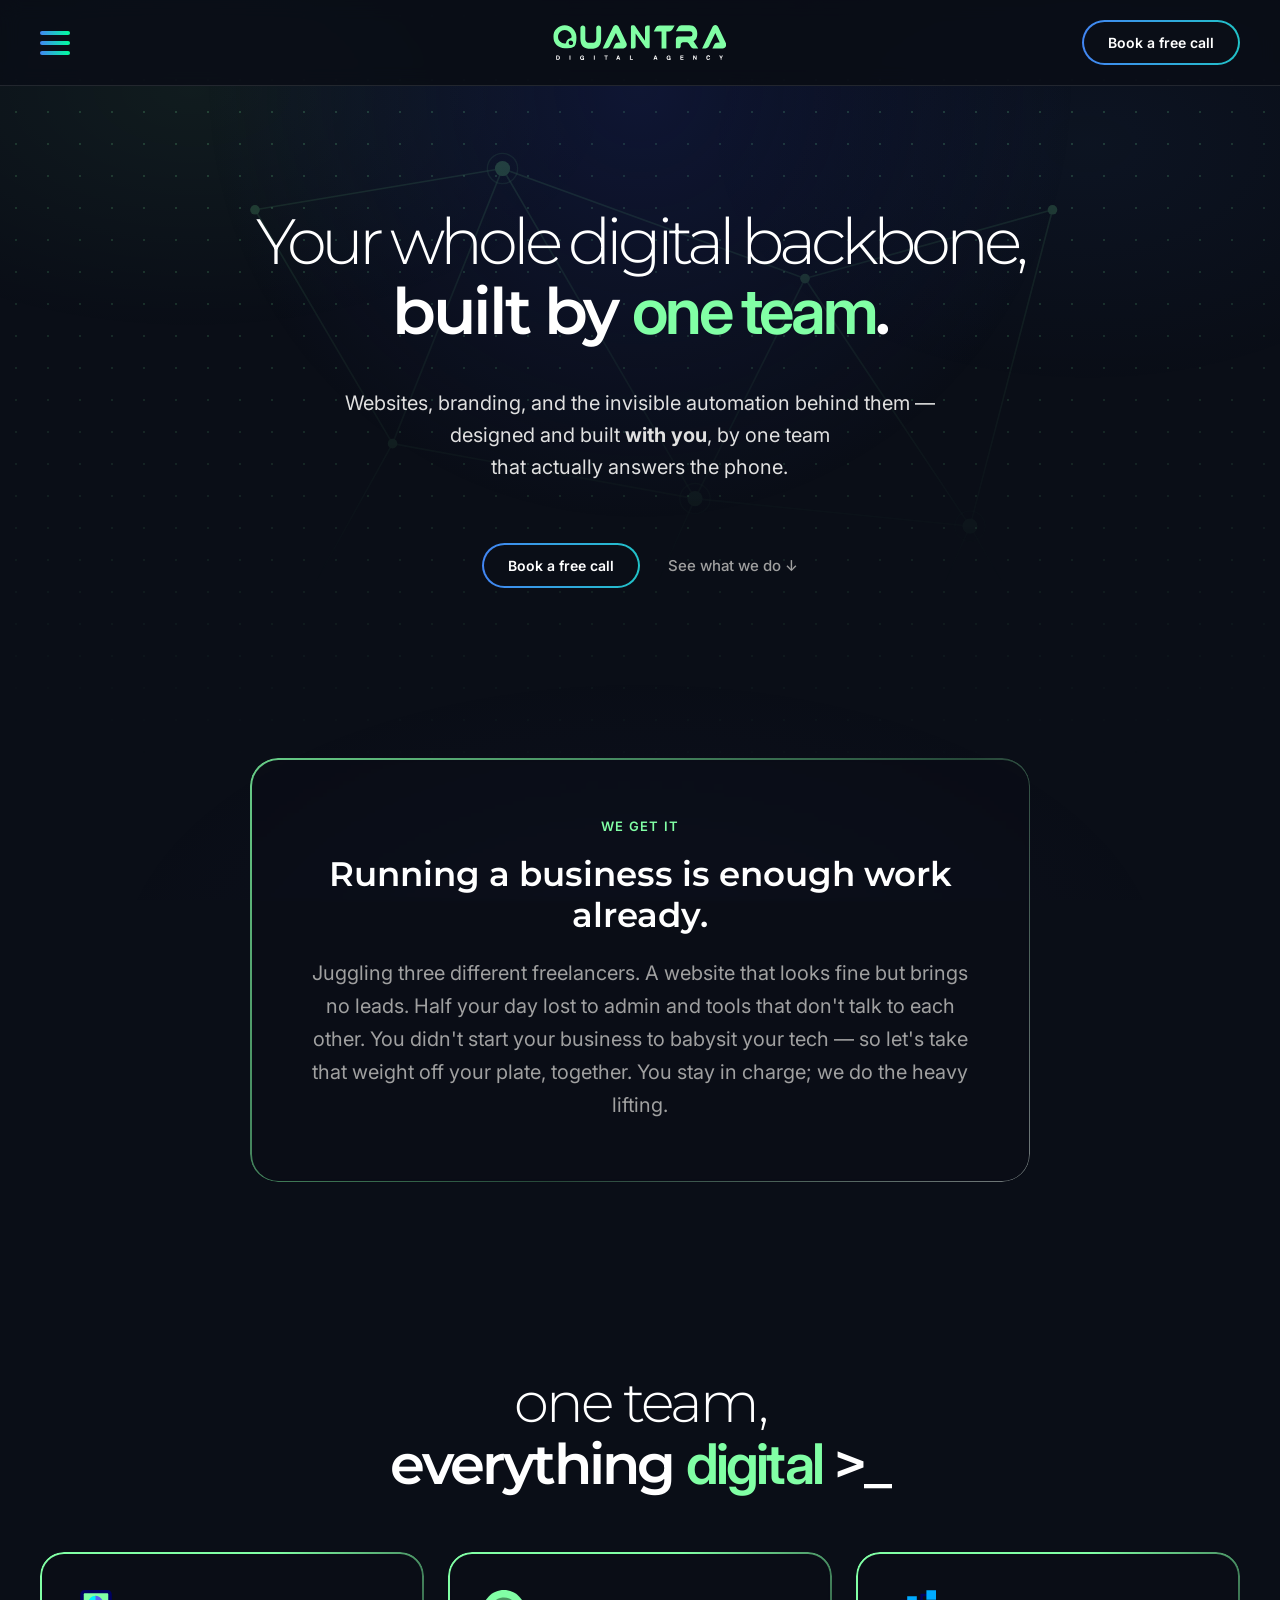
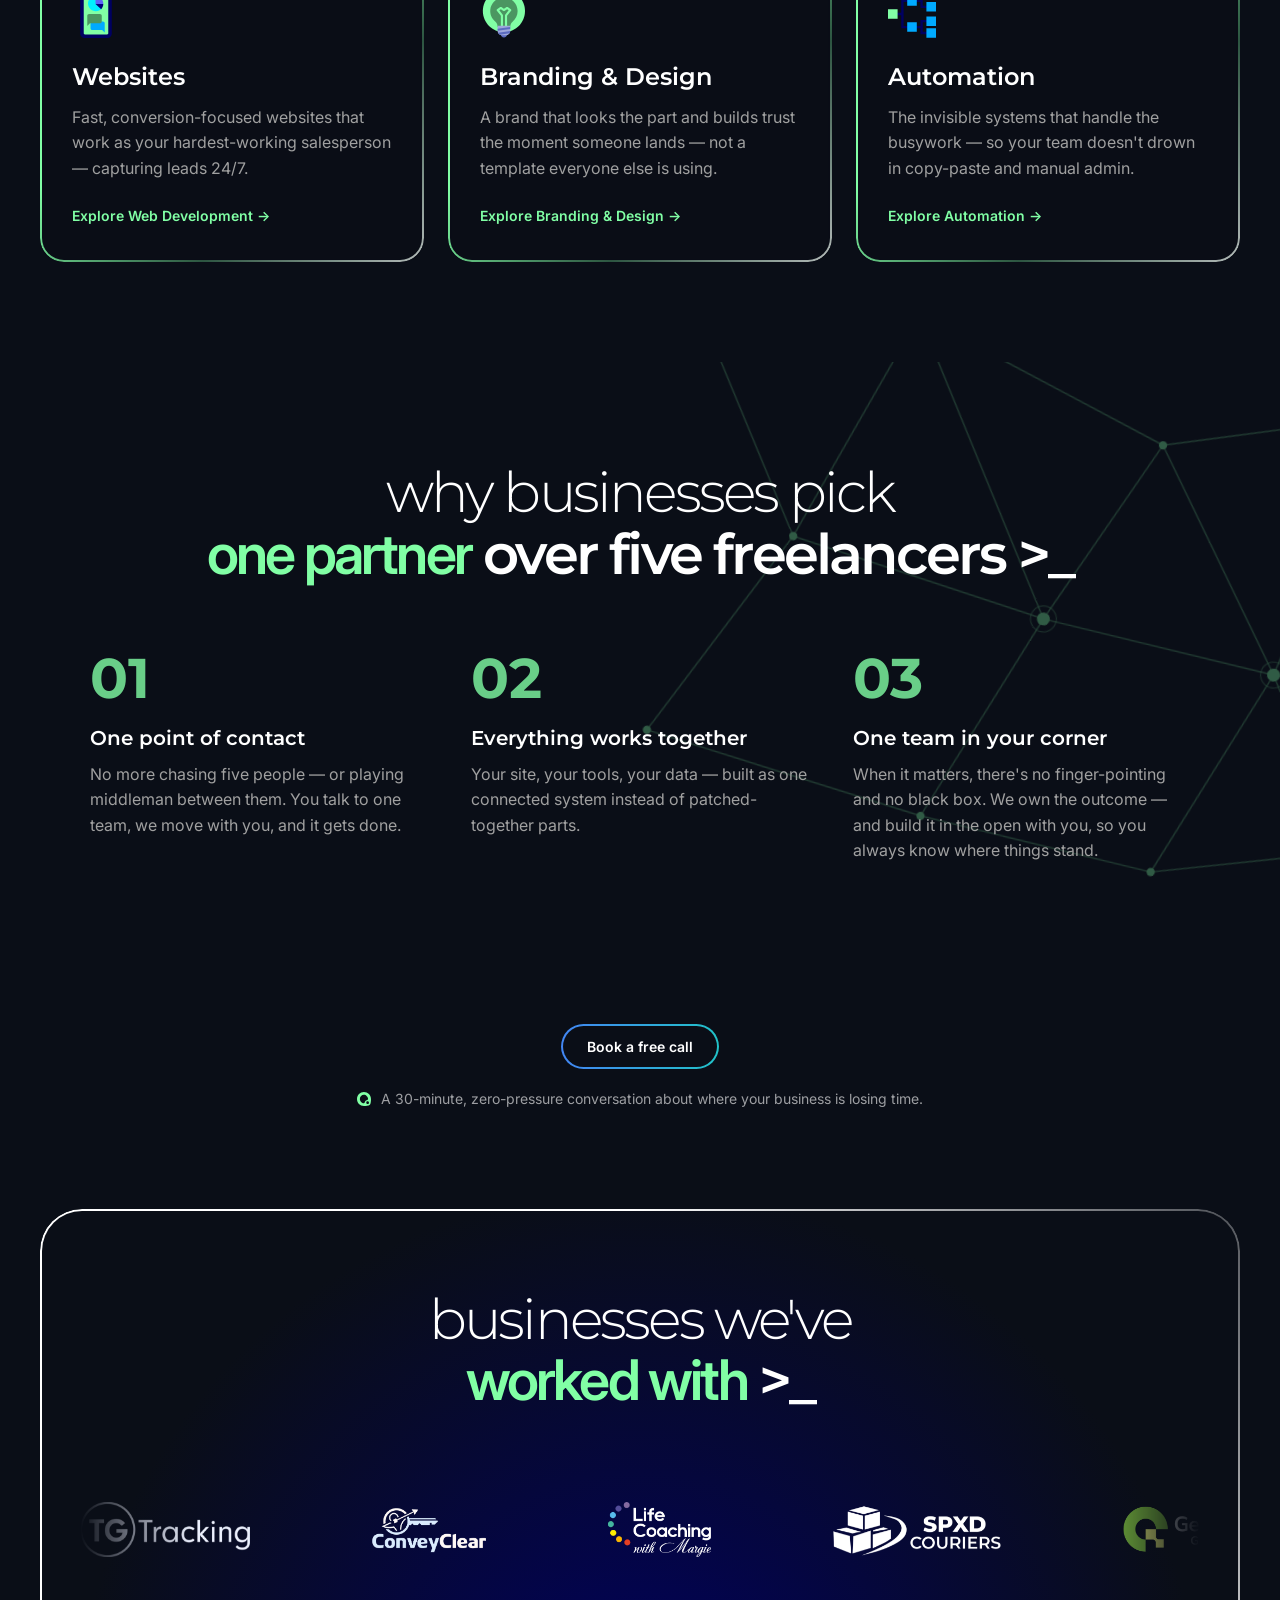
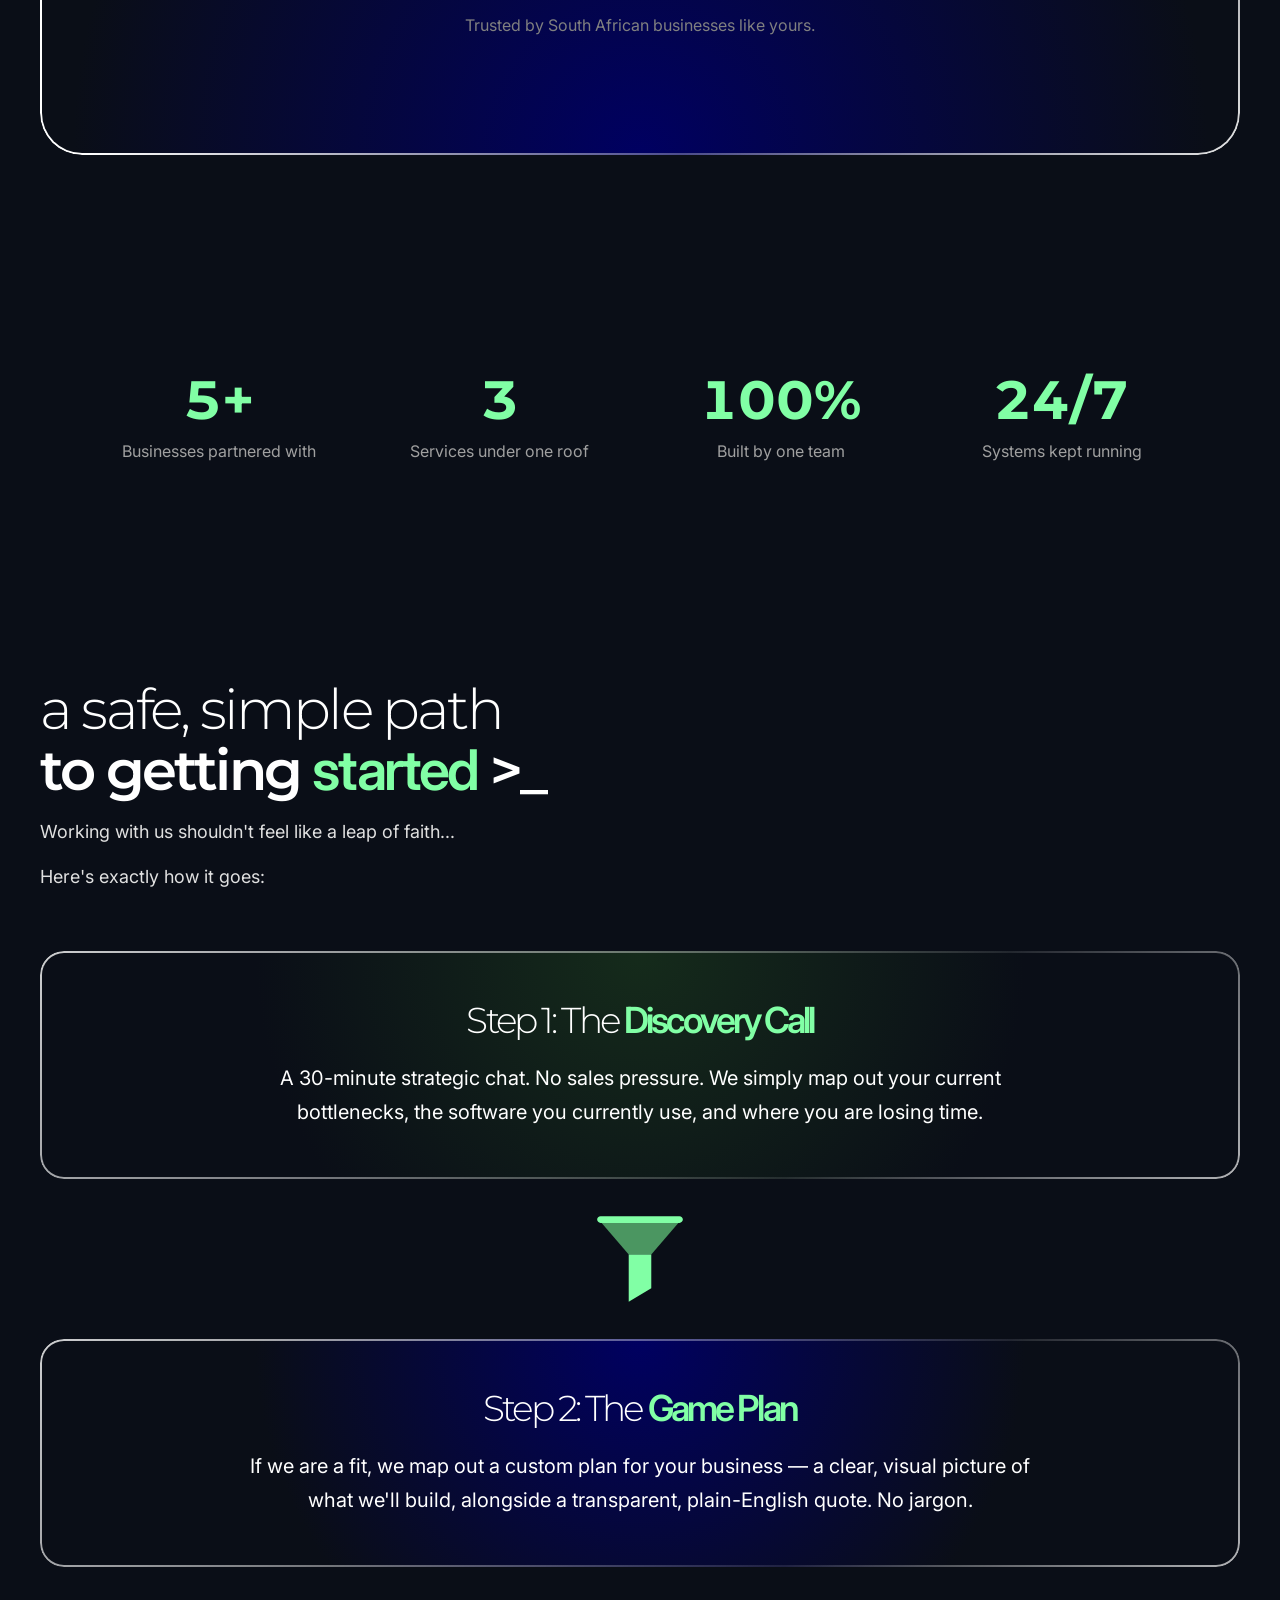
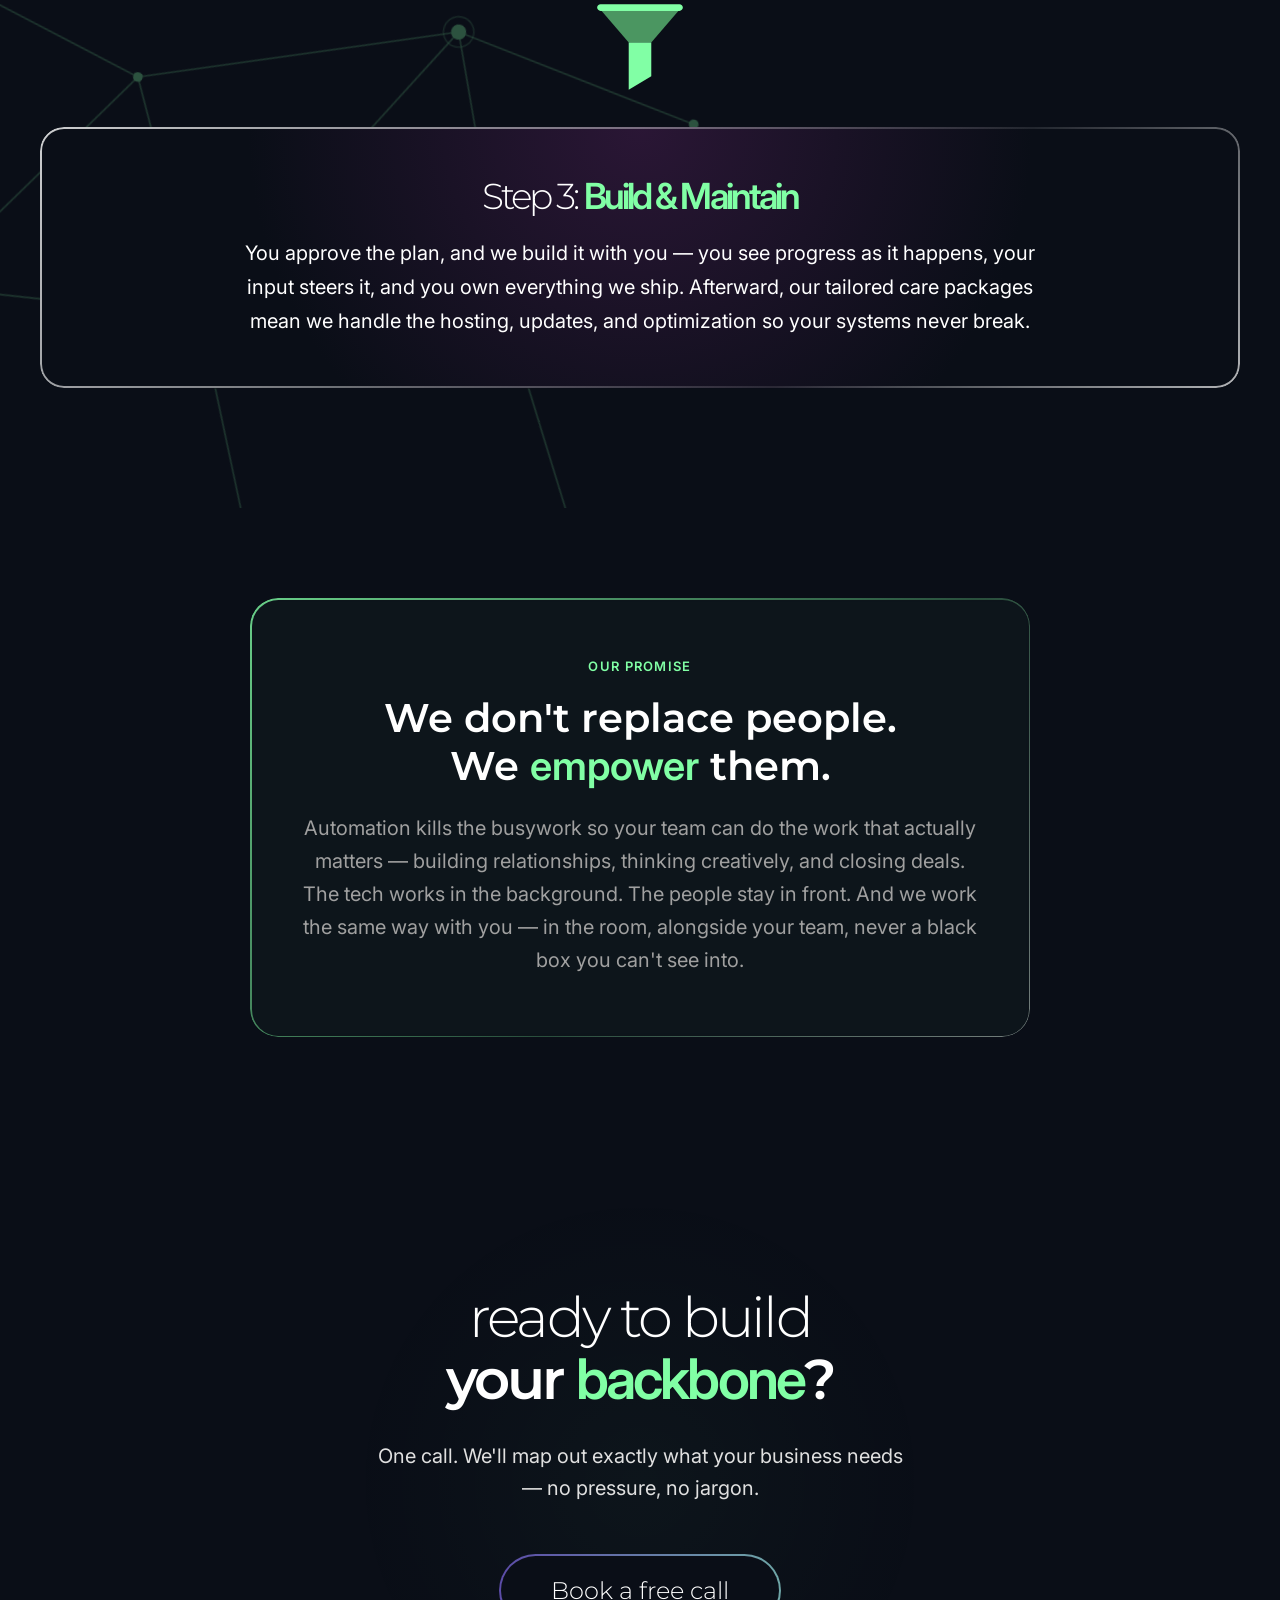
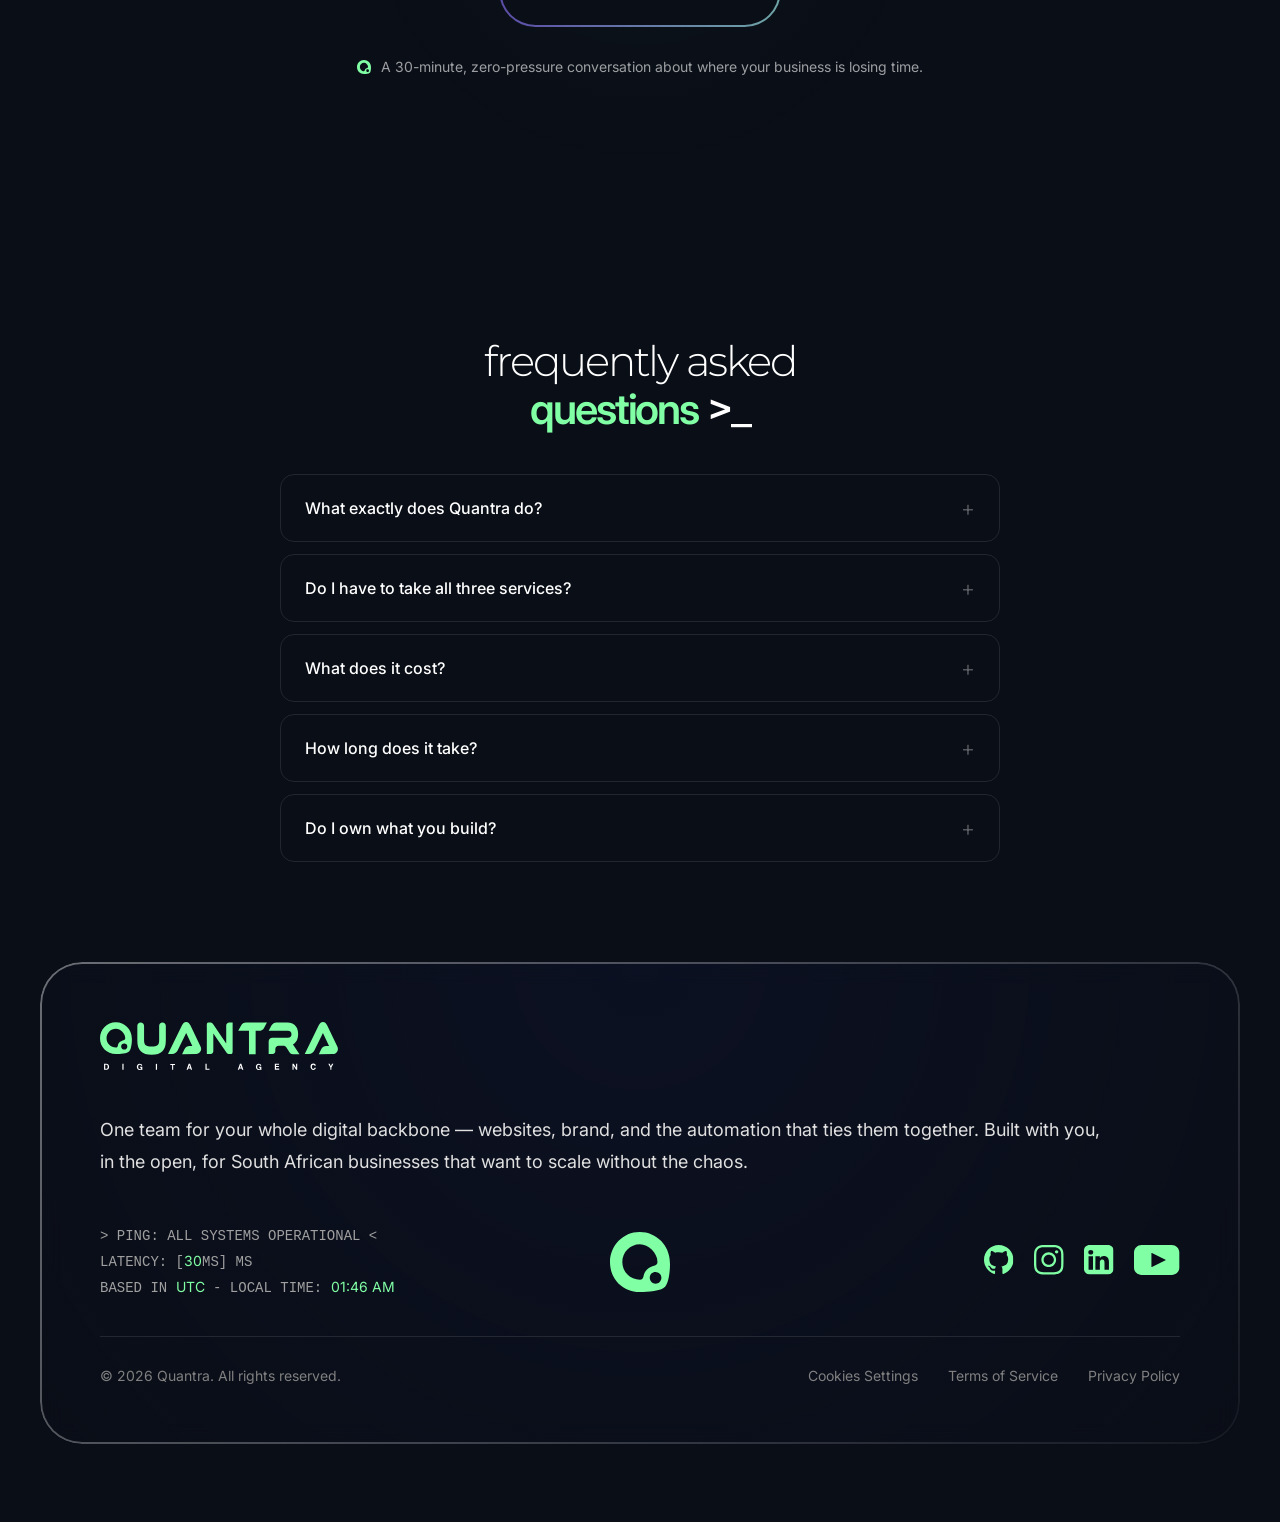
==== commit f75e4f1c: "Give each page its own footer bio, add FAQ sections Eight of ten pages carried a leftover CTA paragr" ====
--- a/index.html
+++ b/index.html
@@ -44,6 +44,54 @@
     }
     </script>
 
+    <script type="application/ld+json">
+    {
+      "@context": "https://schema.org",
+      "@type": "FAQPage",
+      "mainEntity": [
+        {
+          "@type": "Question",
+          "name": "What exactly does Quantra do?",
+          "acceptedAnswer": {
+            "@type": "Answer",
+            "text": "Three things, under one roof: high-performance websites, branding and design, and the invisible automation that connects them. Most agencies do one and outsource the rest. We build the whole backbone, so the pieces actually talk to each other."
+          }
+        },
+        {
+          "@type": "Question",
+          "name": "Do I have to take all three services?",
+          "acceptedAnswer": {
+            "@type": "Answer",
+            "text": "No. Plenty of clients start with just a website, or just an automation problem that's eating their week. Start where it hurts most — the rest can follow when you're ready, or never."
+          }
+        },
+        {
+          "@type": "Question",
+          "name": "What does it cost?",
+          "acceptedAnswer": {
+            "@type": "Answer",
+            "text": "Every project gets a fixed, plain-English quote before any work starts — no hourly billing, no surprise invoices. Once the build is done, ongoing management is an optional flat monthly retainer. No annual lock-in, cancel anytime."
+          }
+        },
+        {
+          "@type": "Question",
+          "name": "How long does it take?",
+          "acceptedAnswer": {
+            "@type": "Answer",
+            "text": "It depends on scope — a brochure site moves a lot faster than a booking system wired into your back office. We map the work on the discovery call and give you a firm timeline together with the quote, before you commit to anything."
+          }
+        },
+        {
+          "@type": "Question",
+          "name": "Do I own what you build?",
+          "acceptedAnswer": {
+            "@type": "Answer",
+            "text": "Yes, completely. Your site, your brand files, your systems — they live on your accounts, in your name. We're the team that builds and looks after them, not a vendor that holds them hostage."
+          }
+        }
+      ]
+    }
+    </script>
 </head>
 <body>
 
@@ -295,10 +343,51 @@
         </div>
     </section>
 
+    <section class="faq-section" data-screen-label="FAQ">
+        <div class="faq-container">
+            <div class="faq-heading">
+                <h2 class="empower-light">frequently asked</h2>
+                <h2 class="empower-bold"><span class="brand-green">questions</span> &gt;_</h2>
+            </div>
+            <div class="faq-list">
+                <details class="faq-item">
+                    <summary class="faq-question">What exactly does Quantra do?</summary>
+                    <div class="faq-answer">
+                        <p>Three things, under one roof: high-performance websites, branding and design, and the invisible automation that connects them. Most agencies do one and outsource the rest. We build the whole backbone, so the pieces actually talk to each other.</p>
+                    </div>
+                </details>
+                <details class="faq-item">
+                    <summary class="faq-question">Do I have to take all three services?</summary>
+                    <div class="faq-answer">
+                        <p>No. Plenty of clients start with just a website, or just an automation problem that's eating their week. Start where it hurts most — the rest can follow when you're ready, or never.</p>
+                    </div>
+                </details>
+                <details class="faq-item">
+                    <summary class="faq-question">What does it cost?</summary>
+                    <div class="faq-answer">
+                        <p>Every project gets a fixed, plain-English quote before any work starts — no hourly billing, no surprise invoices. Once the build is done, ongoing management is an optional flat monthly retainer. No annual lock-in, cancel anytime.</p>
+                    </div>
+                </details>
+                <details class="faq-item">
+                    <summary class="faq-question">How long does it take?</summary>
+                    <div class="faq-answer">
+                        <p>It depends on scope — a brochure site moves a lot faster than a booking system wired into your back office. We map the work on the discovery call and give you a firm timeline together with the quote, before you commit to anything.</p>
+                    </div>
+                </details>
+                <details class="faq-item">
+                    <summary class="faq-question">Do I own what you build?</summary>
+                    <div class="faq-answer">
+                        <p>Yes, completely. Your site, your brand files, your systems — they live on your accounts, in your name. We're the team that builds and looks after them, not a vendor that holds them hostage.</p>
+                    </div>
+                </details>
+            </div>
+        </div>
+    </section>
+
     <footer class="footer-section">
         <div class="footer-card">
             <img src="/assets/brand/QuantraDigital_Logo_Full.svg" alt="Quantra Logo" class="footer-logo">
-            <p class="footer-bio">One team that builds your whole digital backbone with you &mdash; high-performance websites, brand and design, and the invisible automation that ties it all together. Built for South African businesses that want to scale without the chaos.</p>
+            <p class="footer-bio">One team for your whole digital backbone &mdash; websites, brand, and the automation that ties them together. Built with you, in the open, for South African businesses that want to scale without the chaos.</p>
             <div class="footer-middle">
                 <div class="footer-terminal">
                     <p>&gt; PING: ALL SYSTEMS OPERATIONAL &lt;</p>
--- a/css/styles.css
+++ b/css/styles.css
@@ -2193,6 +2193,92 @@
     background: linear-gradient(90deg, rgba(var(--accent-rgb), 0.9), rgba(var(--accent-rgb), 0.55));
 }
 
+/* --- 28. CONTACT PAGE (hero + phone/email/location strip) --- */
+.contact-info-section {
+    display: flex;
+    justify-content: center;
+    padding: 0 40px 20px;
+}
+
+.contact-info-grid {
+    display: grid;
+    grid-template-columns: repeat(3, 1fr);
+    gap: 20px;
+    max-width: 1000px;
+    width: 100%;
+}
+
+.contact-info-card {
+    display: flex;
+    flex-direction: column;
+    align-items: center;
+    gap: 6px;
+    padding: 32px 24px;
+    border: 1px solid var(--border-subtle);
+    border-radius: var(--radius-infra-card);
+    background: rgba(255, 255, 255, 0.02);
+    text-align: center;
+    text-decoration: none;
+    transition: transform 0.5s cubic-bezier(0.25, 1, 0.5, 1),
+                border-color 0.5s cubic-bezier(0.25, 1, 0.5, 1),
+                box-shadow 0.5s cubic-bezier(0.25, 1, 0.5, 1);
+}
+
+a.contact-info-card:hover {
+    transform: translateY(-8px);
+    border-color: rgba(var(--accent-rgb), 0.4);
+    box-shadow: 0 12px 40px rgba(var(--accent-rgb), 0.12);
+}
+
+.contact-info-icon {
+    width: 28px;
+    height: 28px;
+    color: var(--brand-green);
+    margin-bottom: 6px;
+}
+
+.contact-info-label {
+    font-family: 'Inter', sans-serif;
+    font-size: 13px;
+    letter-spacing: 0.08em;
+    text-transform: uppercase;
+    color: var(--text-dimmer);
+}
+
+.contact-info-value {
+    font-family: 'Inter', sans-serif;
+    font-size: 17px;
+    font-weight: 500;
+    color: var(--text-light);
+    word-break: break-word;
+}
+
+a.contact-info-card:hover .contact-info-value {
+    color: var(--brand-green);
+}
+
+/* the "Based in" card isn't a link — no hover affordance */
+.contact-info-card--static {
+    cursor: default;
+}
+
+.label-optional {
+    color: var(--text-dimmer);
+    font-size: 0.85em;
+}
+
+/* --- 29. FAQ HEADING (the .faq-* accordion itself lives in Section 19) --- */
+.faq-heading {
+    text-align: center;
+    margin-bottom: 40px;
+}
+
+.faq-heading .empower-light,
+.faq-heading .empower-bold {
+    font-size: 42px;
+    line-height: 1.15;
+}
+
 /* --- 26. MOBILE RESPONSIVENESS --- */
 @media (max-width: 768px) {
 
@@ -2473,4 +2559,20 @@
     .faq-question { font-size: 15px !important; }
 
     .final-cta-section--soft { padding: 80px 20px !important; }
-}
+
+    .contact-info-section { padding: 0 20px 10px !important; }
+
+    .contact-info-grid {
+        grid-template-columns: 1fr !important;
+        gap: 14px !important;
+    }
+
+    .contact-info-card { padding: 24px 20px !important; }
+
+    .contact-info-value { font-size: 16px !important; }
+
+    .faq-heading .empower-light,
+    .faq-heading .empower-bold { font-size: 30px !important; }
+
+    .faq-heading { margin-bottom: 28px !important; }
+}
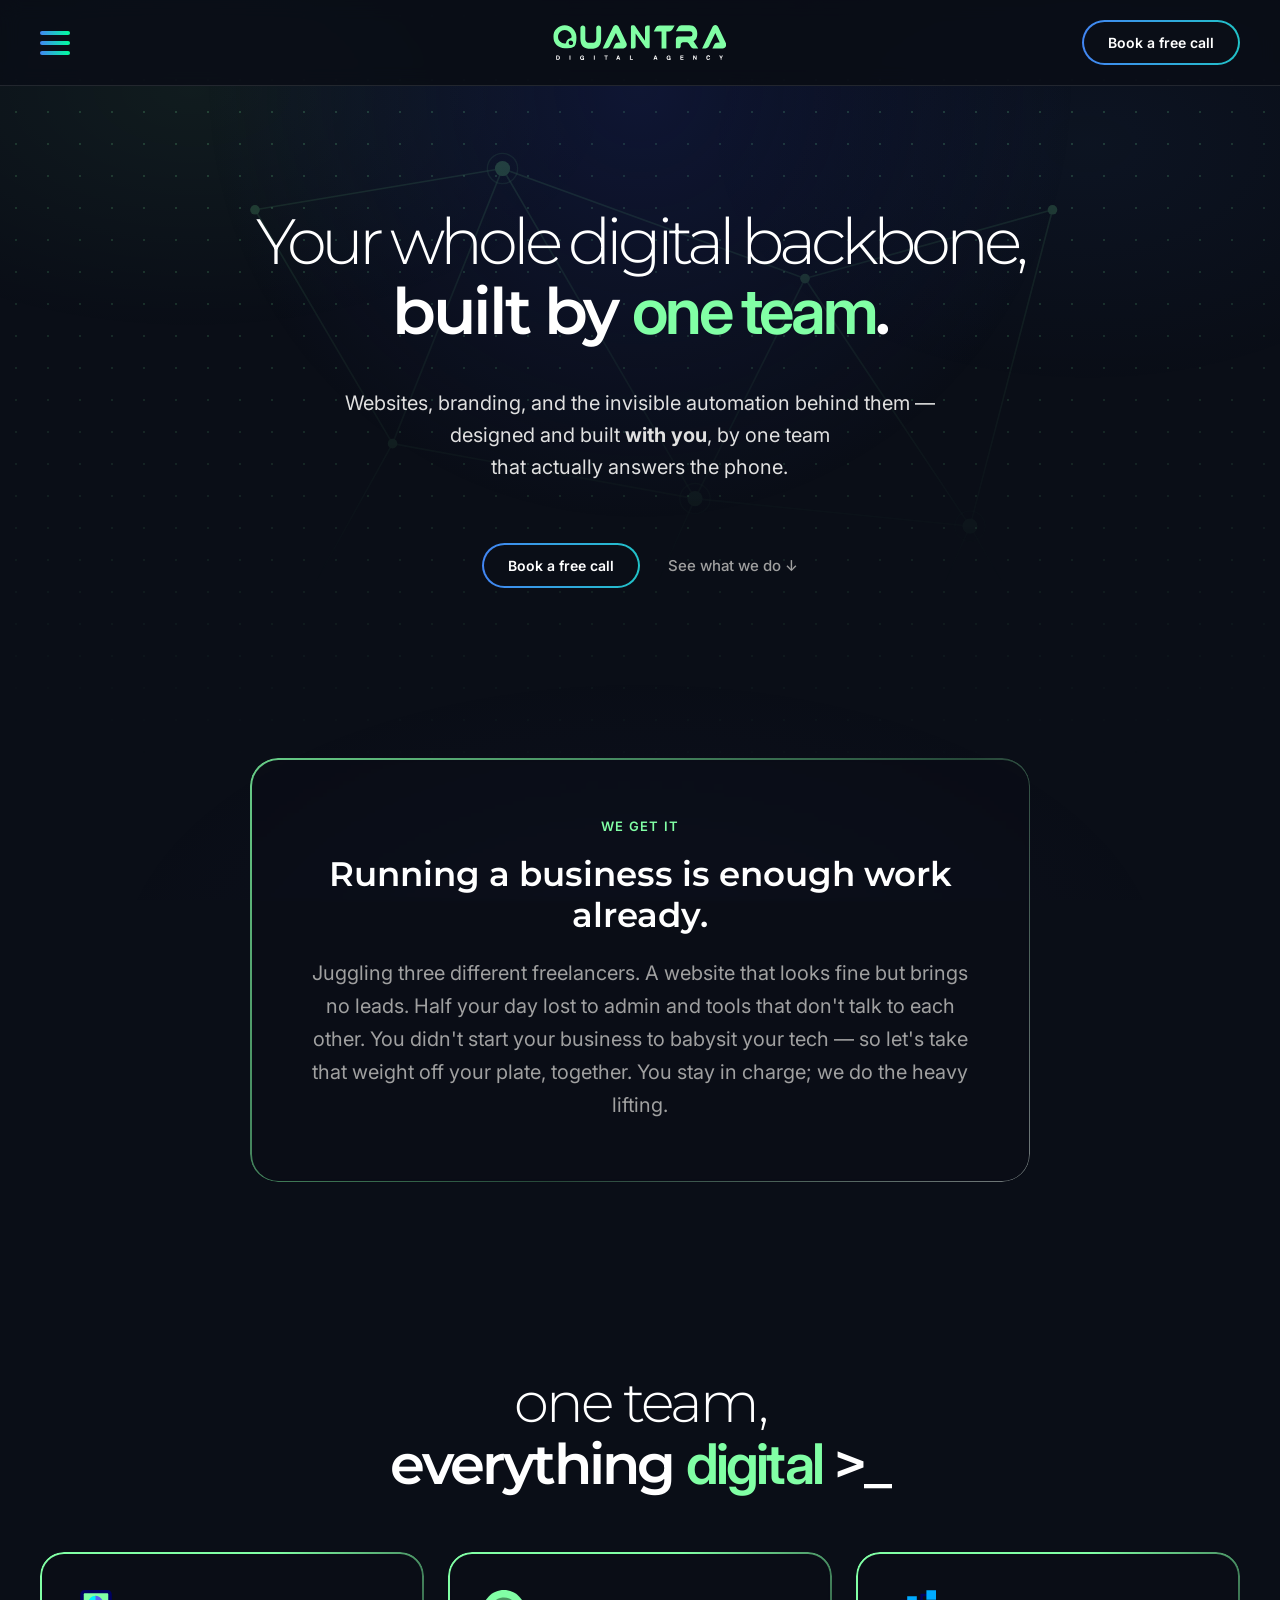
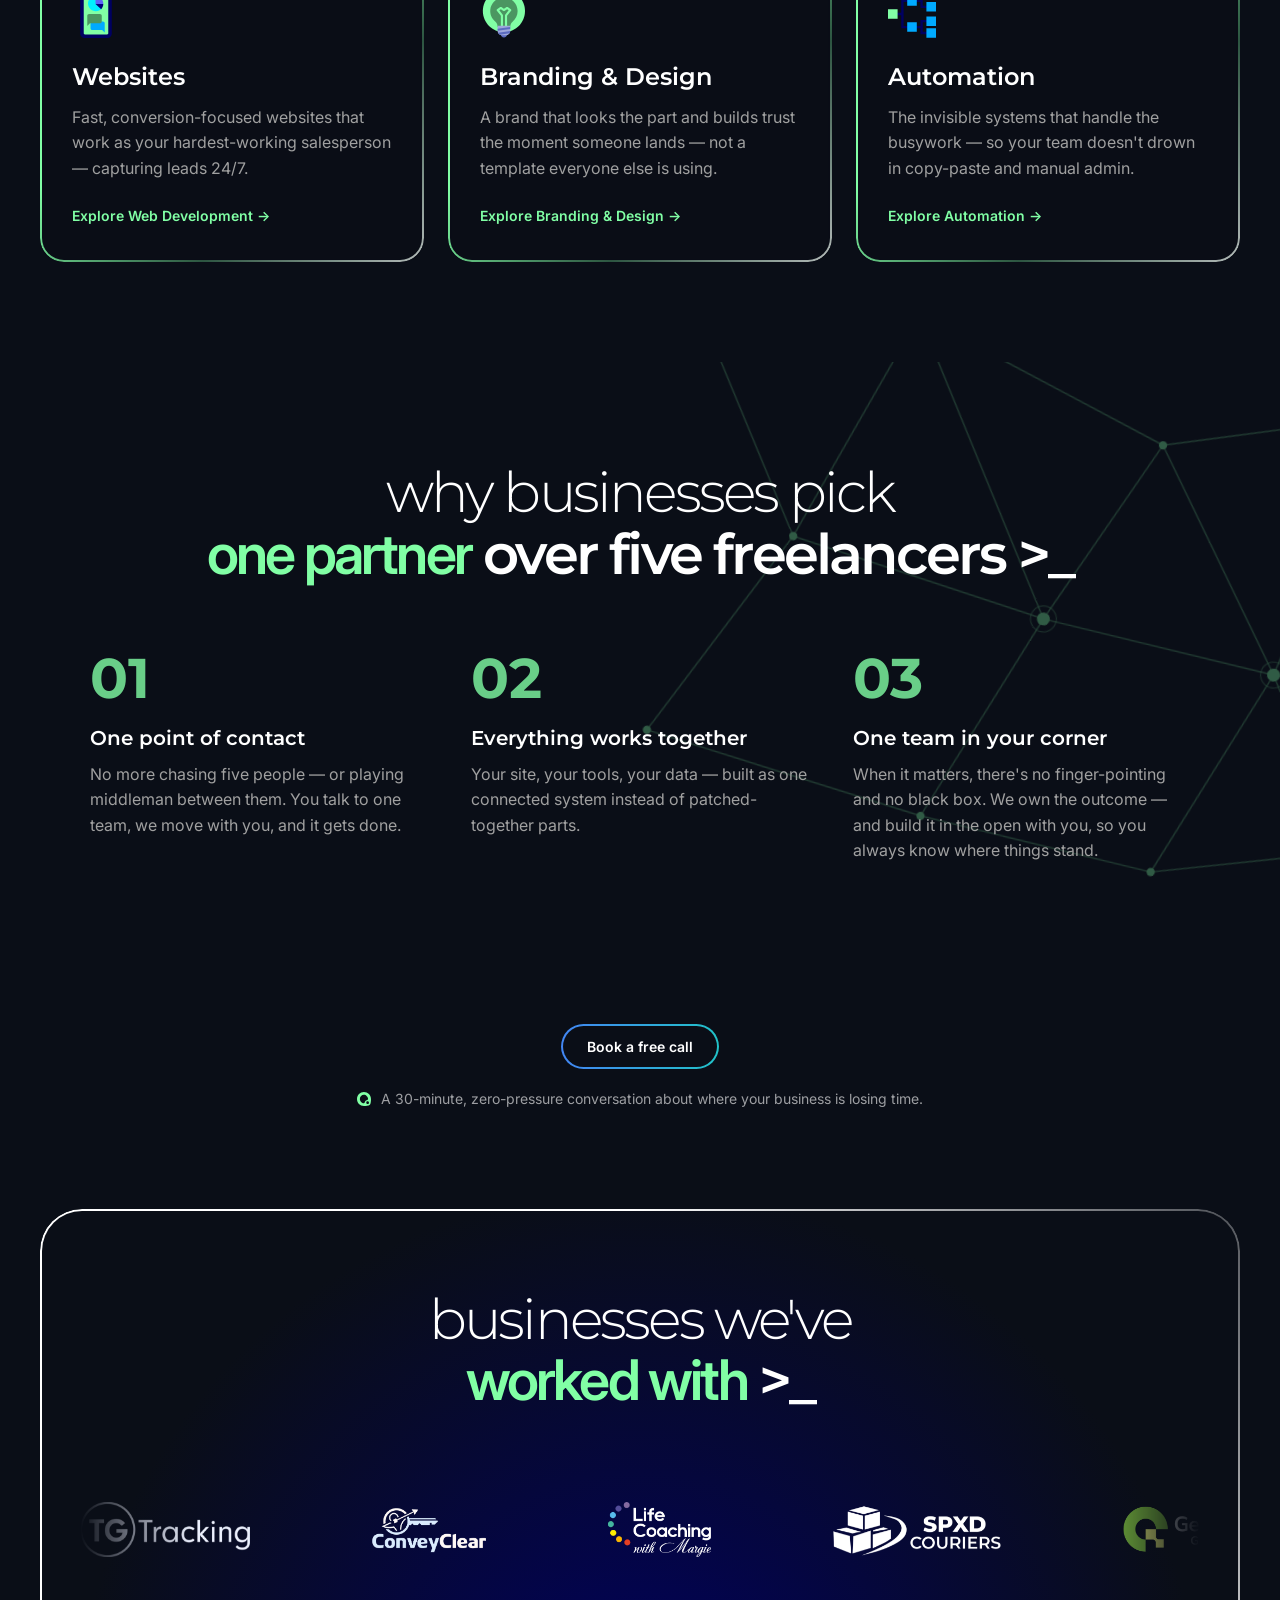
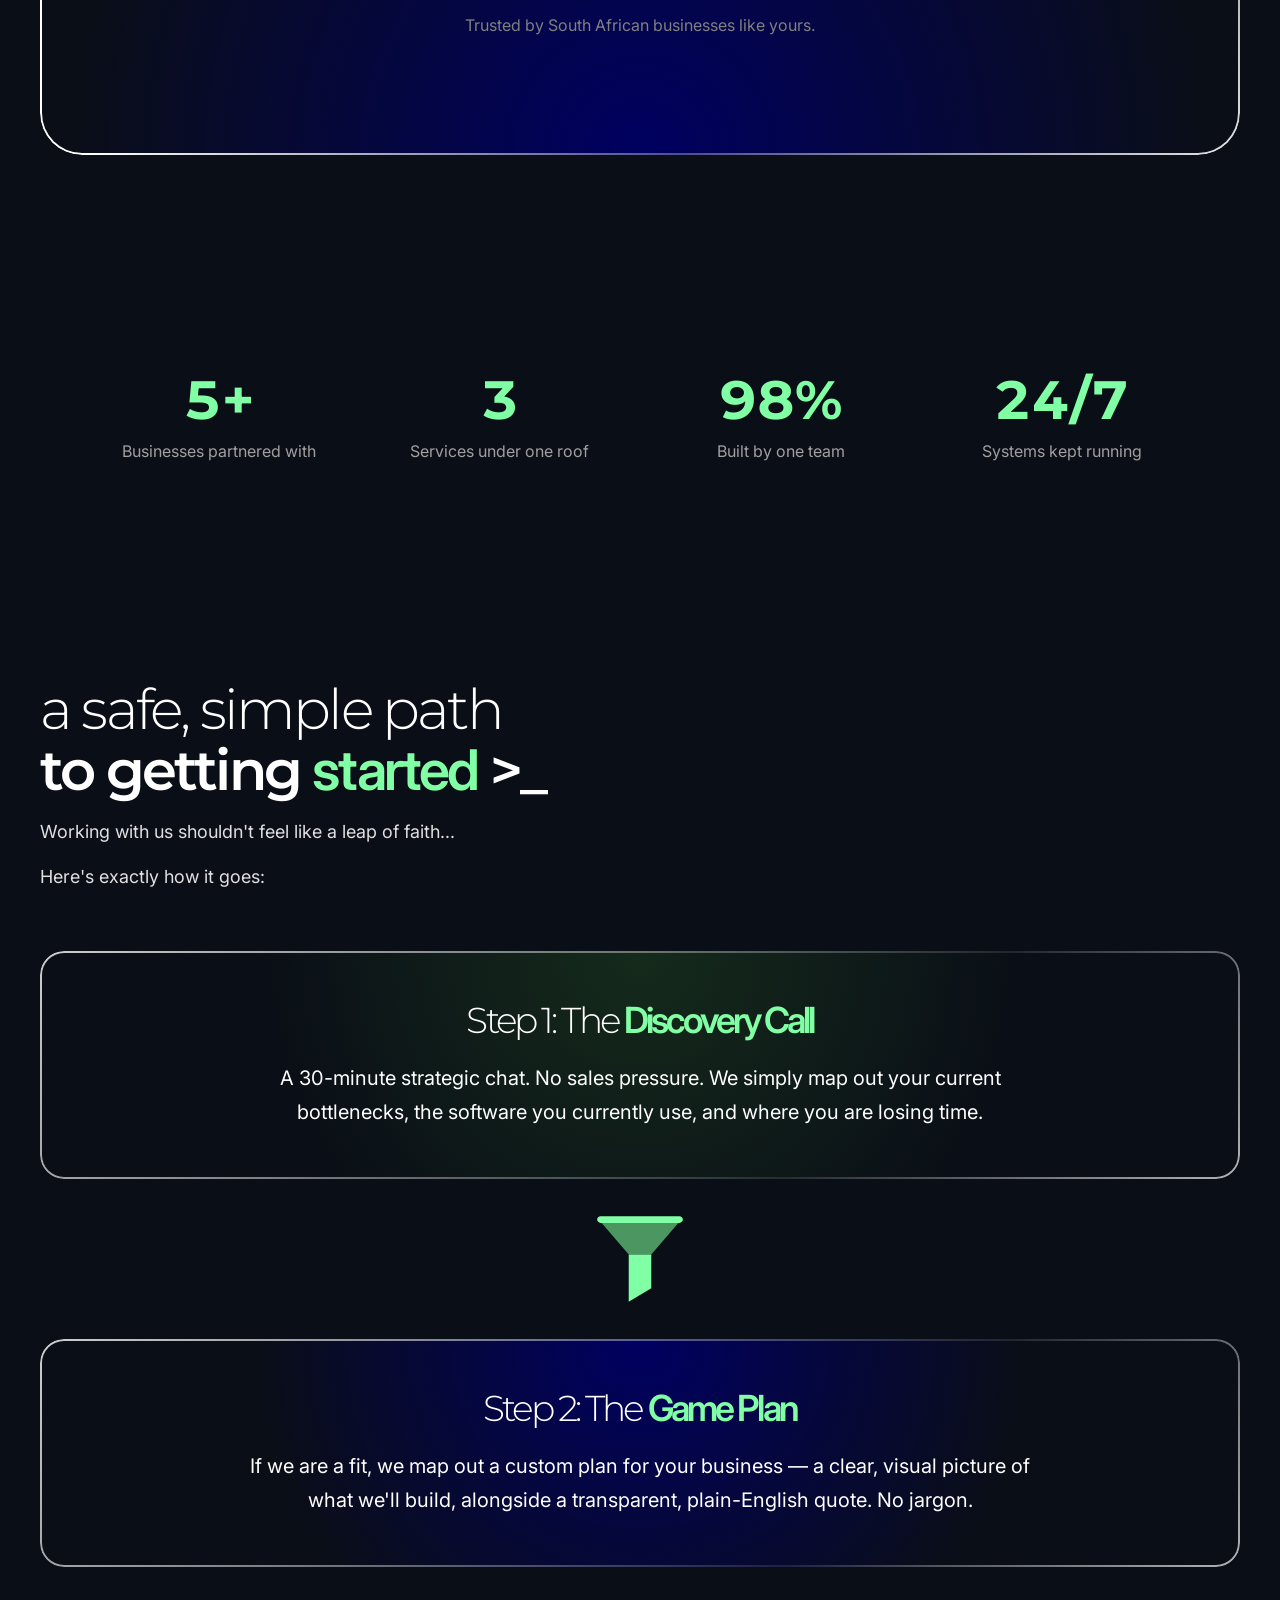
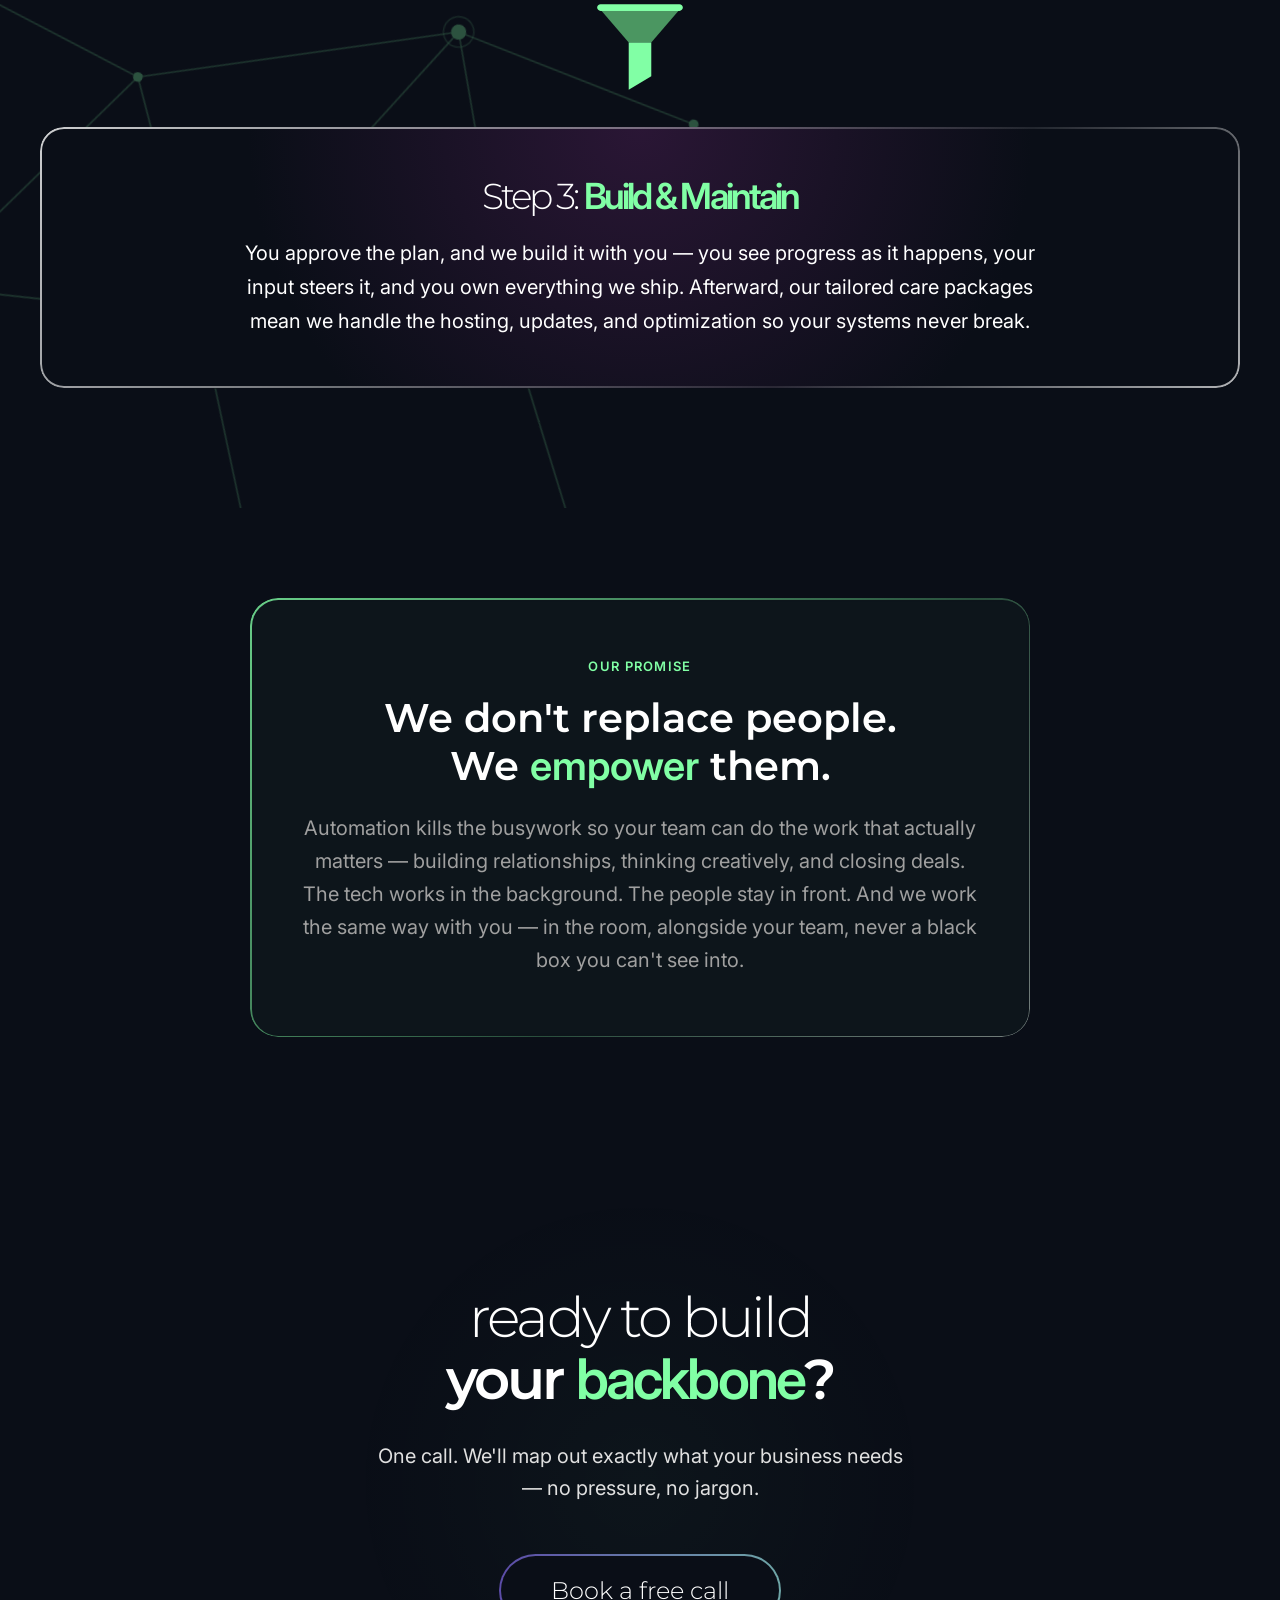
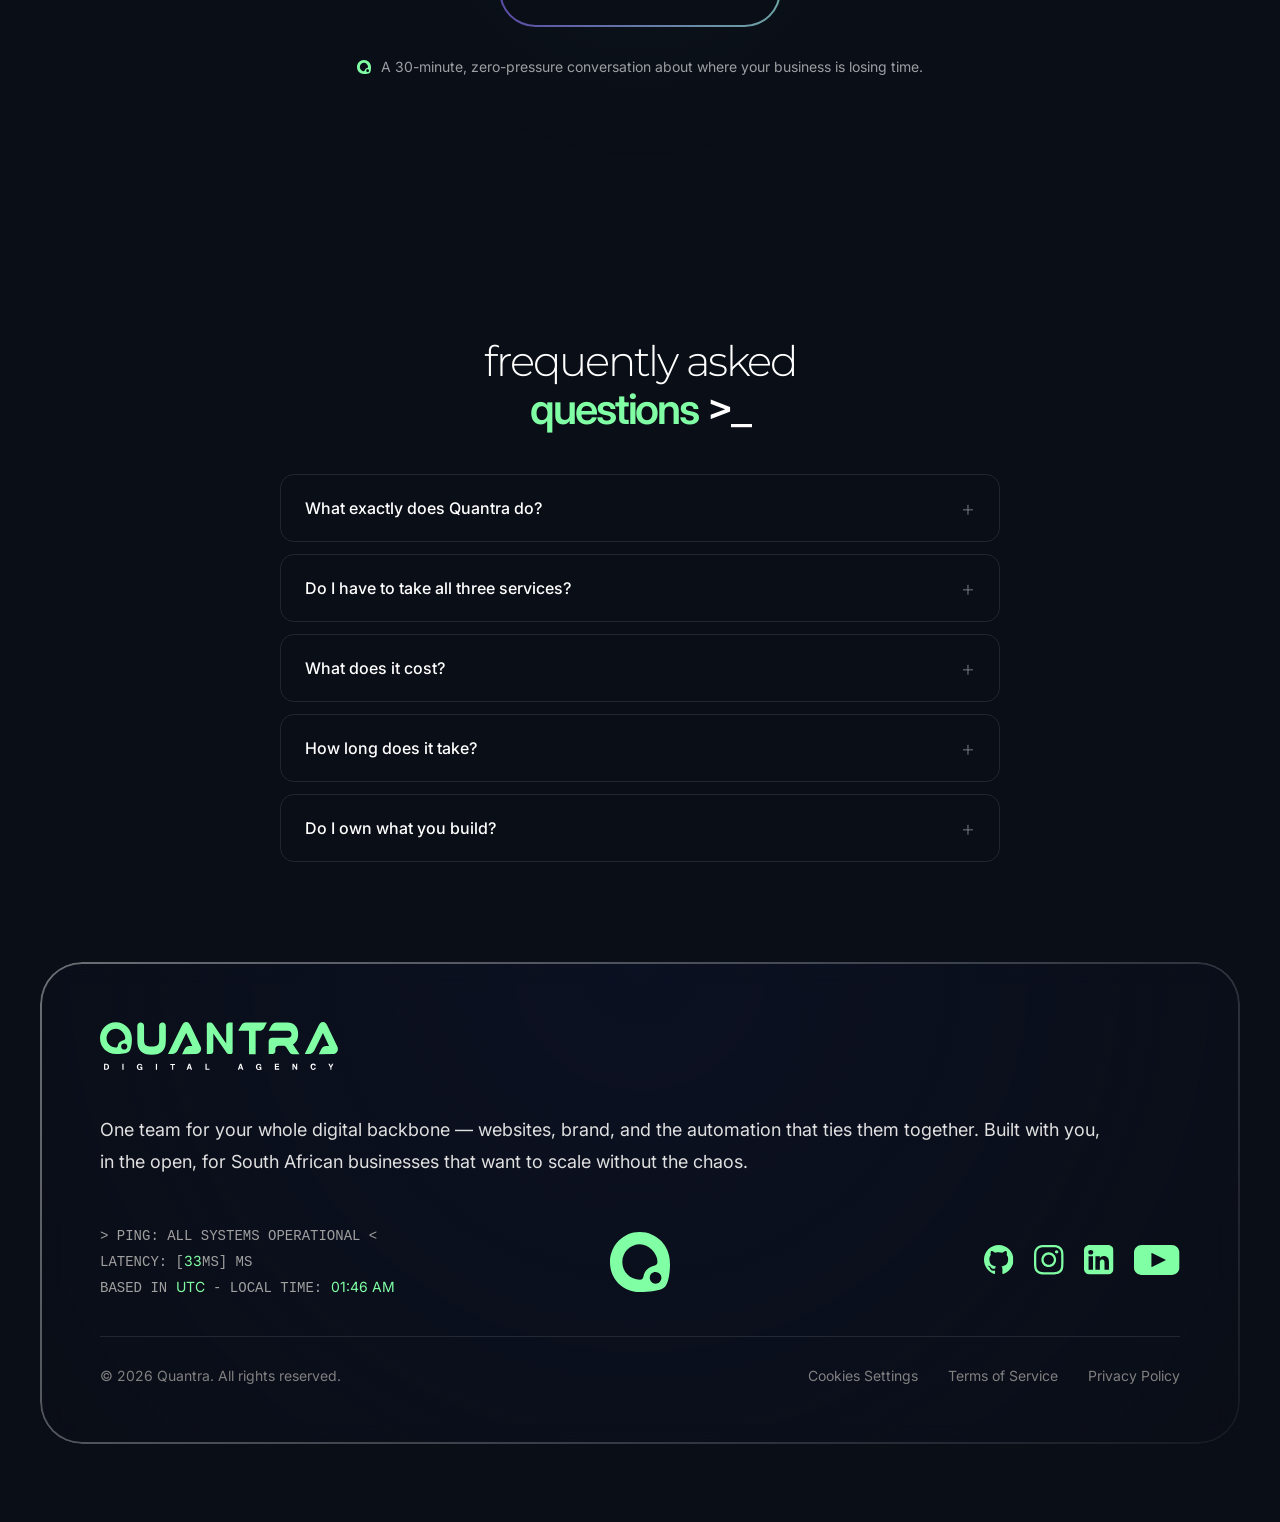
==== commit b90d84f3: "Remove the Coming Soon side-menu placeholder Drops the disabled entry from all ten pages; the menu i" ====
--- a/index.html
+++ b/index.html
@@ -129,9 +129,6 @@
             <a href="/about" class="terminal-link">
                 <span class="prompt">&gt;_</span> <span class="link-text">About</span>
             </a>
-            <div class="terminal-link disabled">
-                <span class="prompt">&gt;_</span> <span class="link-text">Coming Soon<span class="blink">_</span></span>
-            </div>
             <a href="/contact?from=menu" class="terminal-link">
                 <span class="prompt">&gt;_</span> <span class="link-text">Book a Call</span>
             </a>
--- a/css/styles.css
+++ b/css/styles.css
@@ -2187,10 +2187,16 @@
     background-size: 1280px auto;
 }
 
-/* hero-highlight pill adopts the service accent (web-dev/design) */
+/* hero-highlight pill adopts the service accent on every service page */
+.svc-automation .hero-highlight,
 .svc-web-dev .hero-highlight,
 .svc-design .hero-highlight {
     background: linear-gradient(90deg, rgba(var(--accent-rgb), 0.9), rgba(var(--accent-rgb), 0.55));
+}
+
+/* green pill is light — flip the label to dark so it stays legible */
+.svc-automation .hero-highlight {
+    color: var(--bg-dark);
 }
 
 /* --- 28. CONTACT PAGE (hero + phone/email/location strip) --- */
